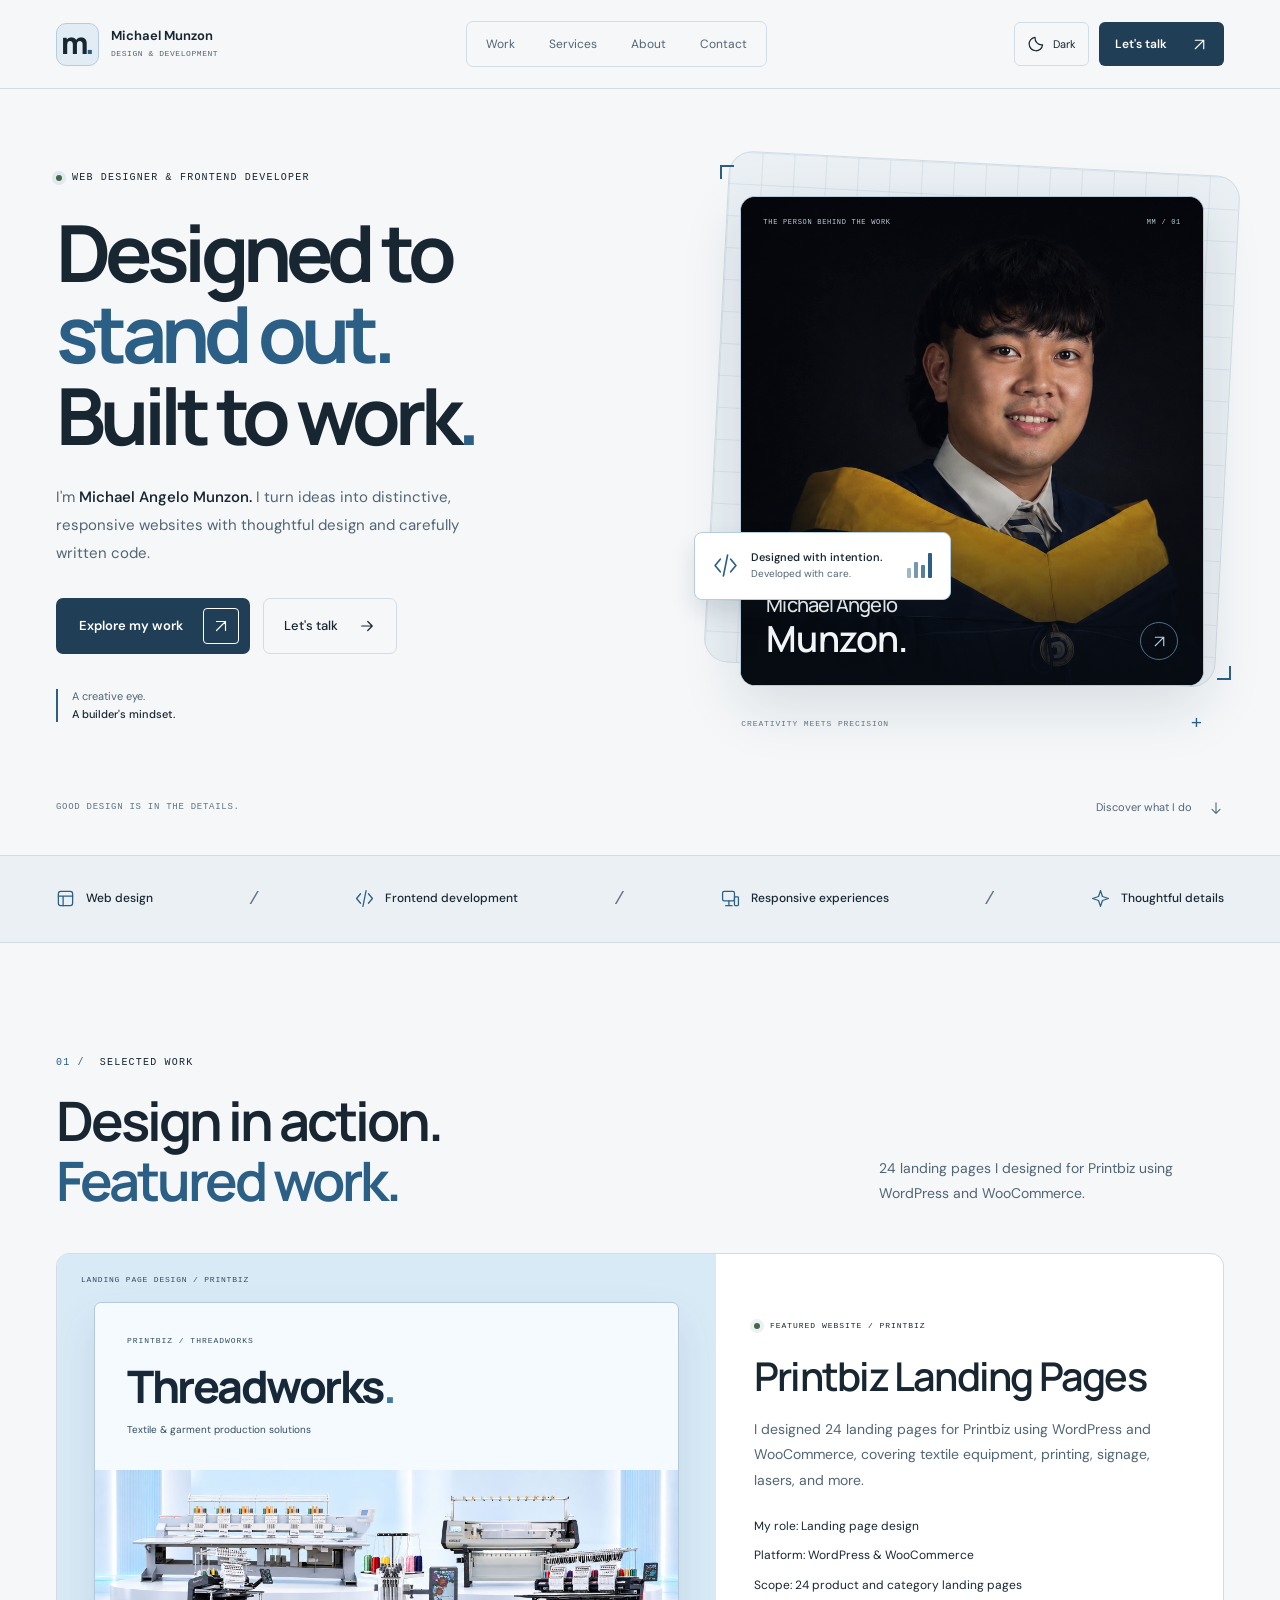
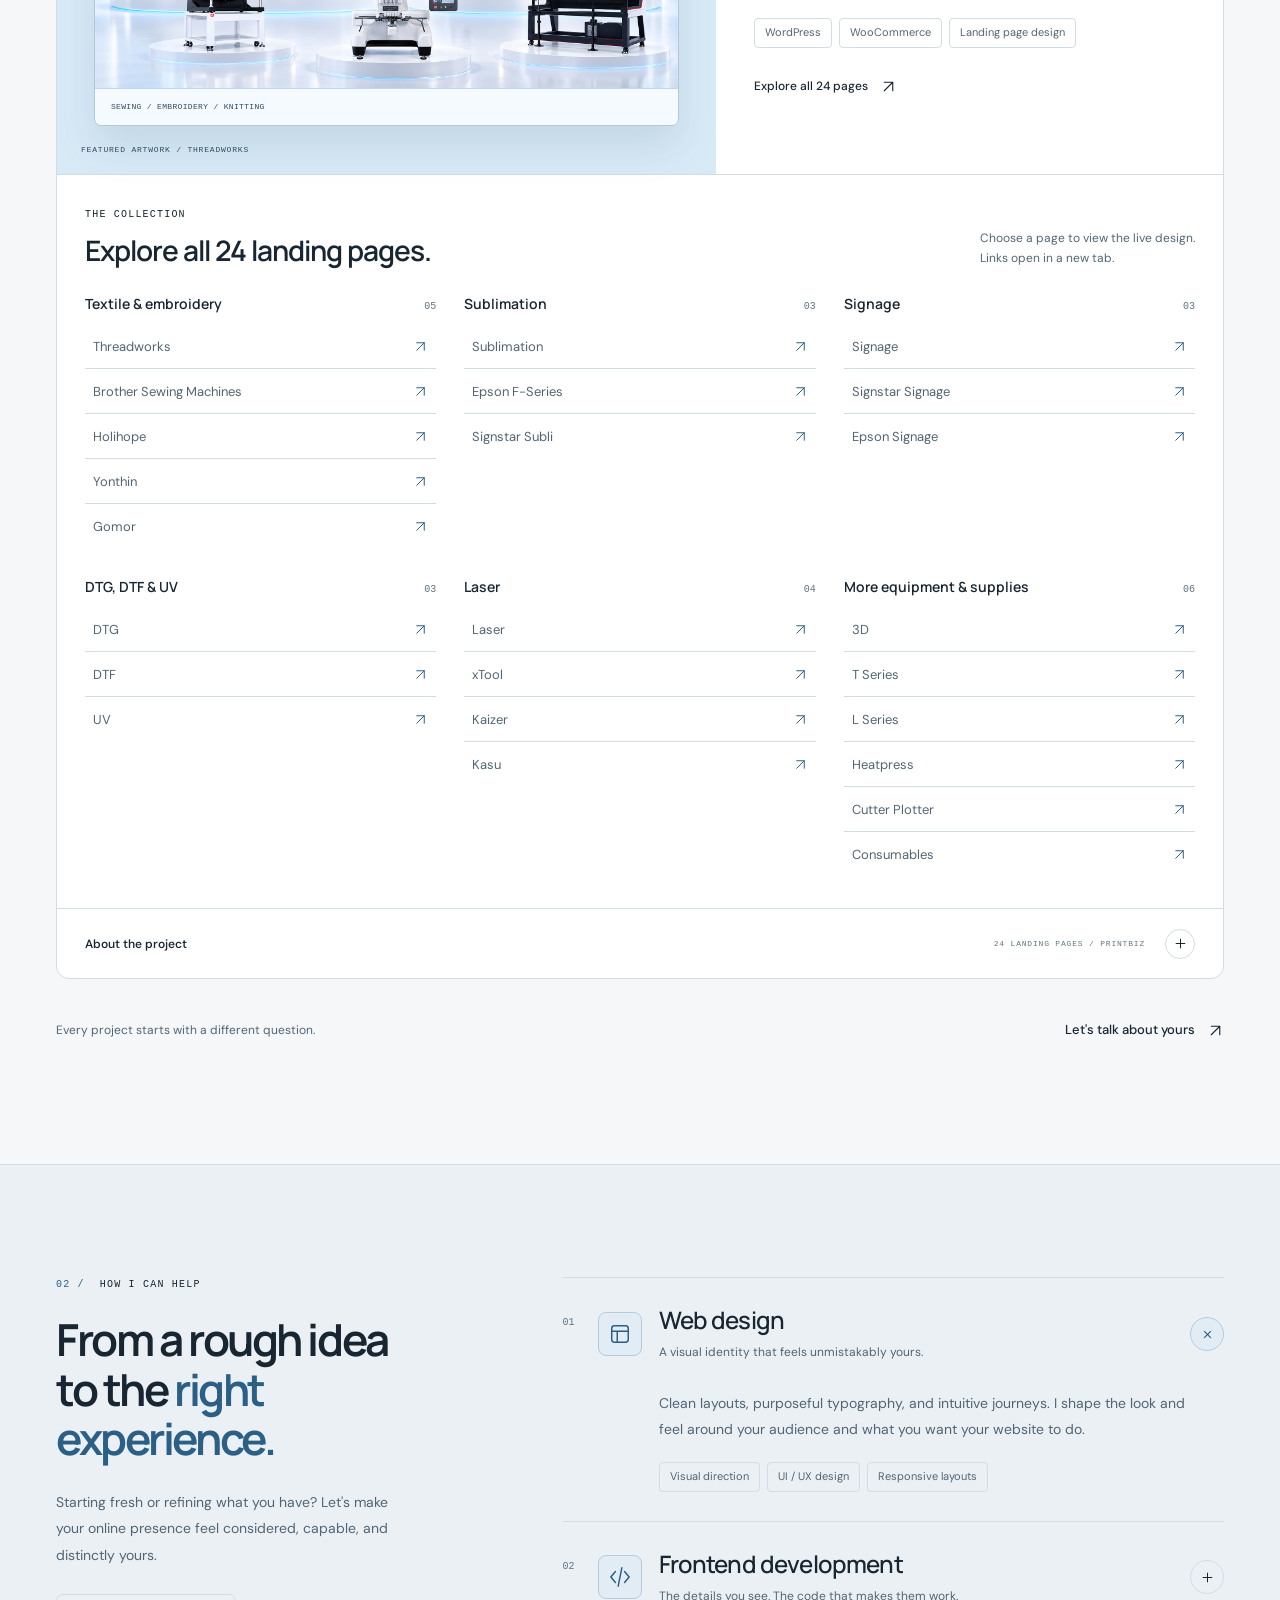
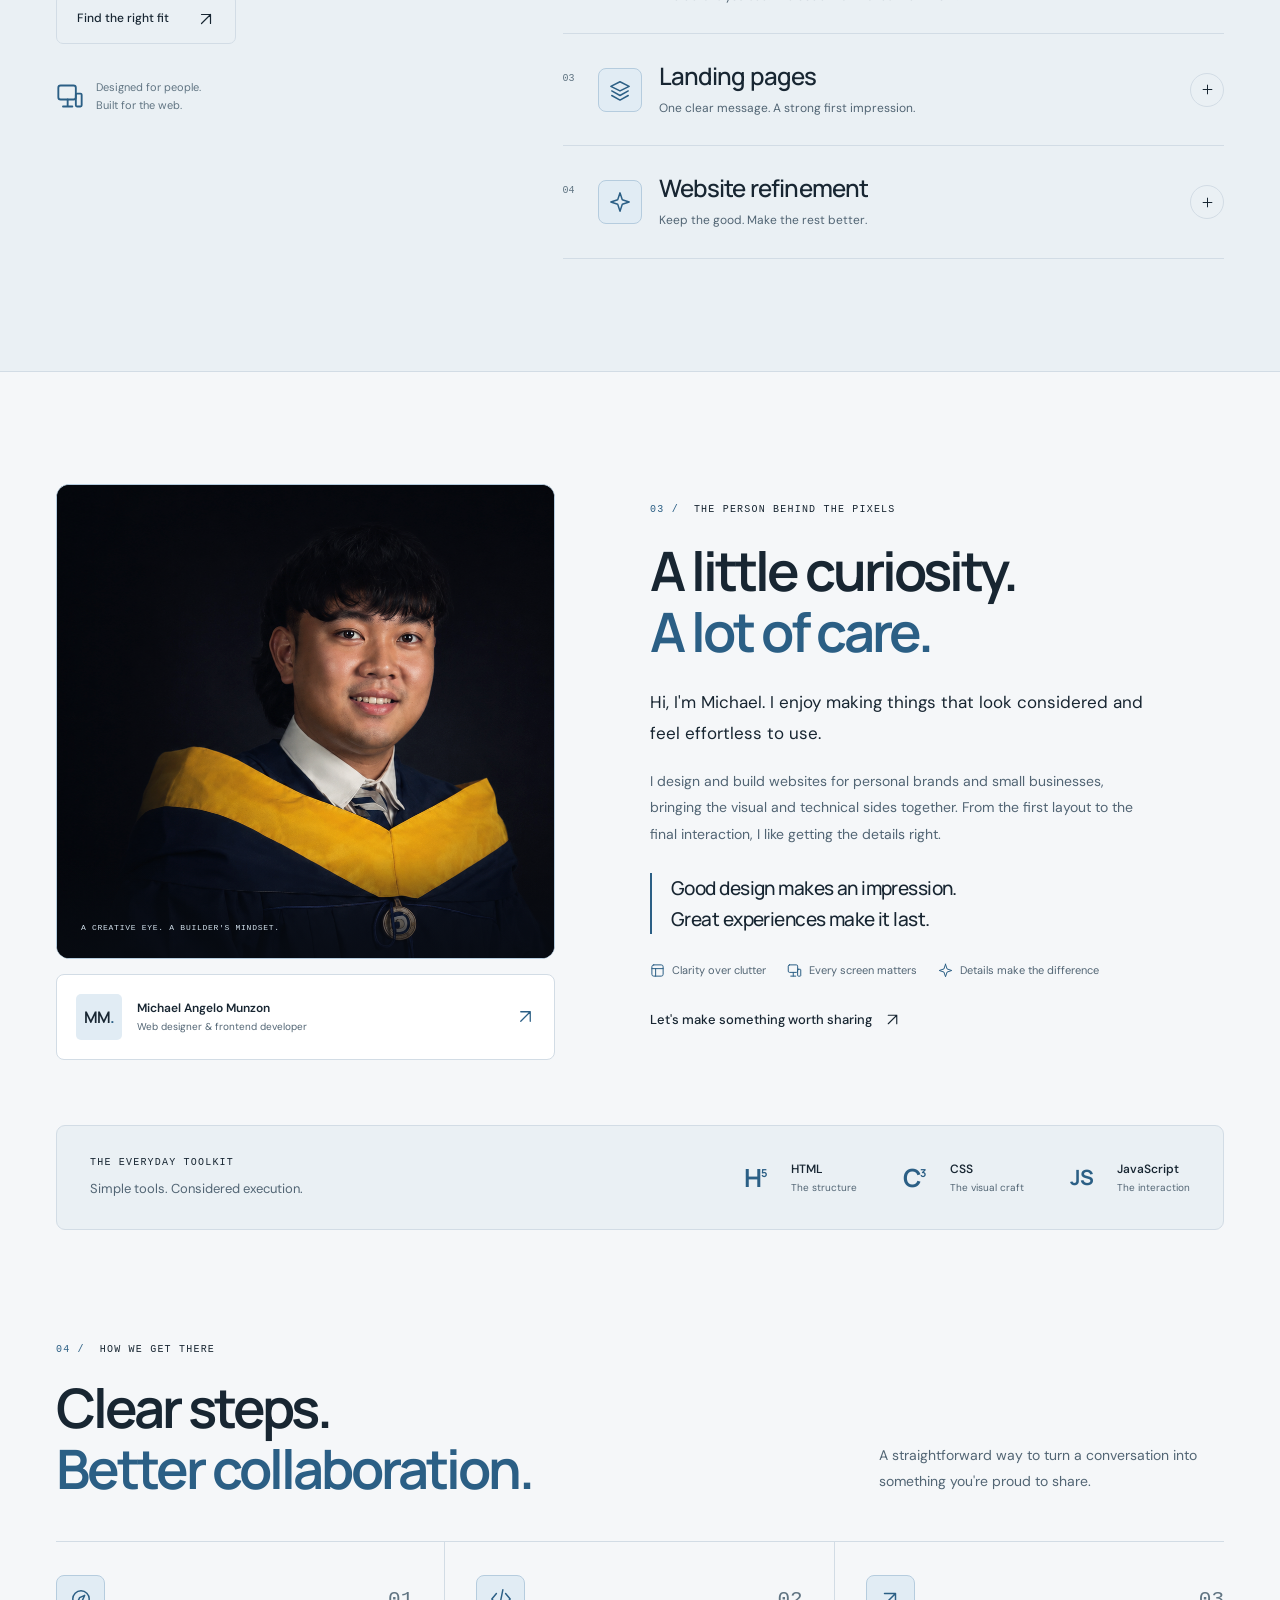
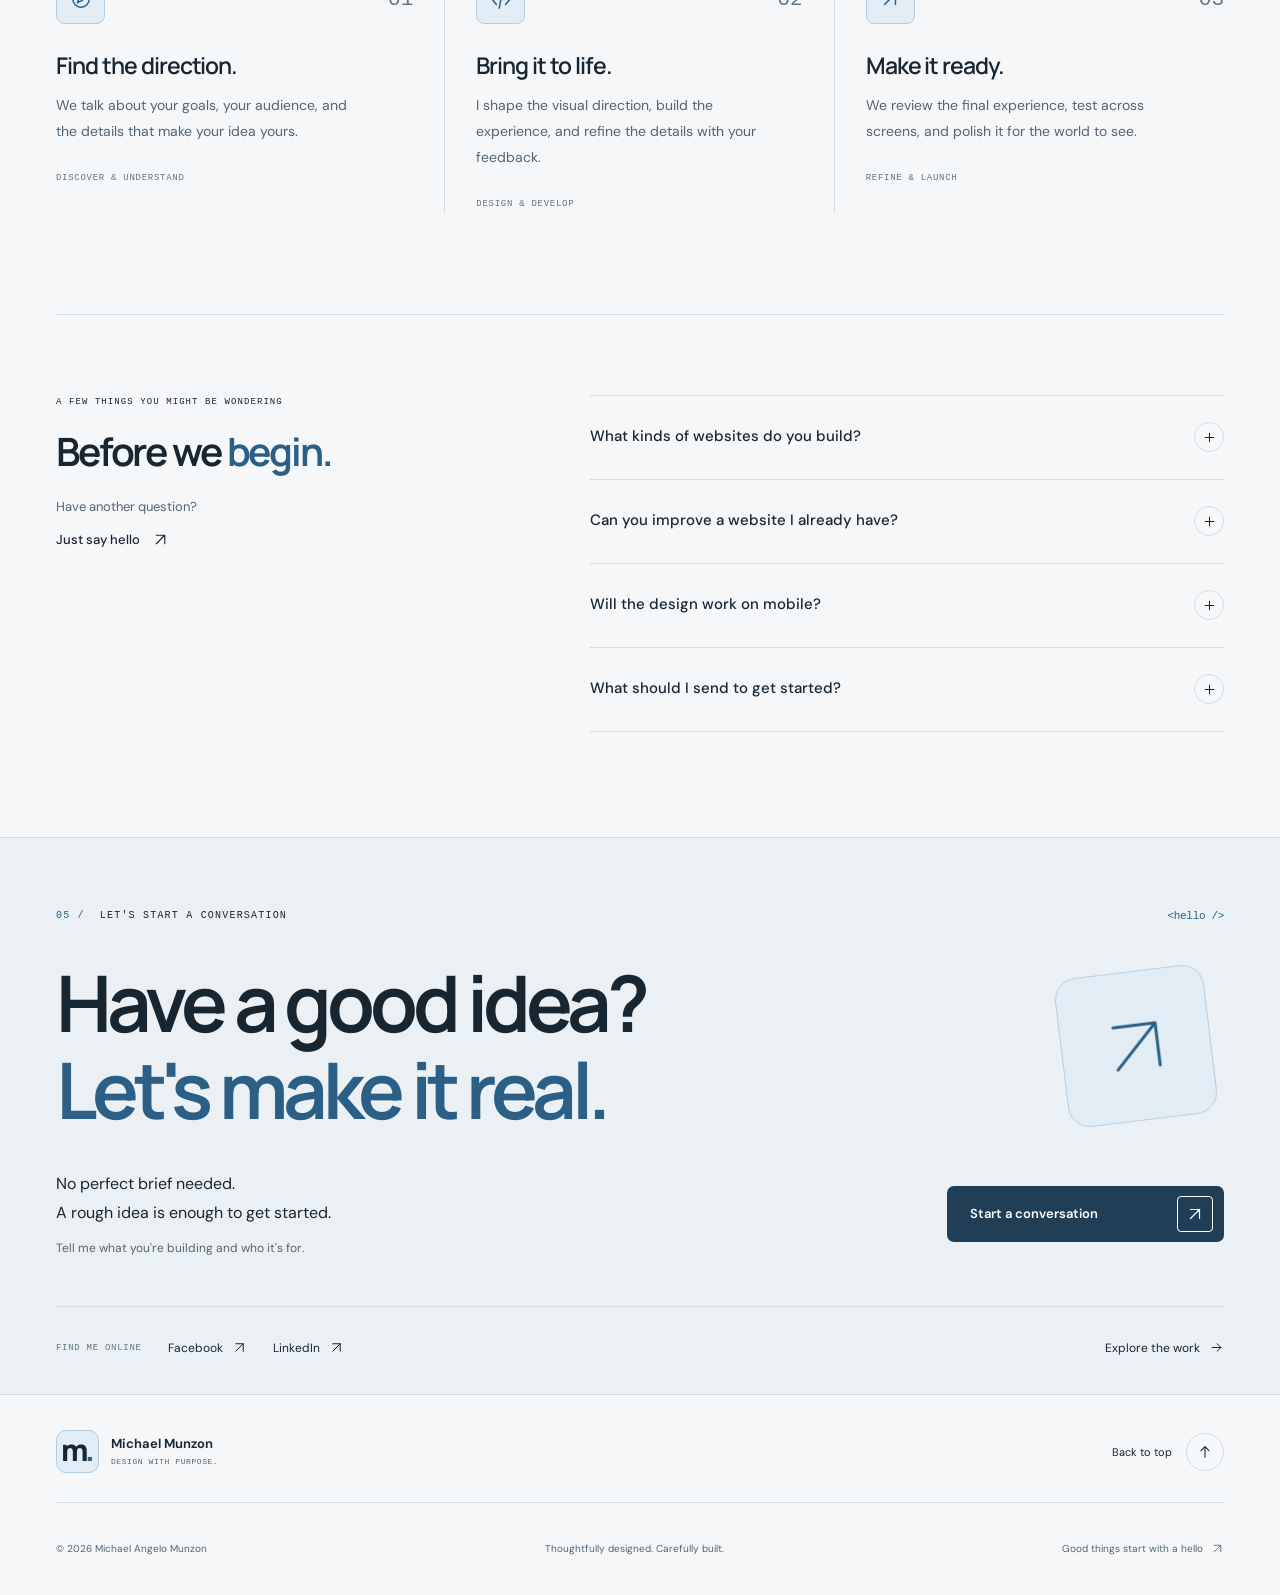
==== index.html @ 3e74418e "Point conversation button to LinkedIn" ====
<!DOCTYPE html>
<html lang="en">
<head>
  <meta charset="UTF-8">
  <meta name="viewport" content="width=device-width, initial-scale=1">
  <meta name="theme-color" content="#0b0d10">
  <meta name="color-scheme" content="dark light">
  <script src="theme.js"></script>
  <meta name="description" content="Michael Angelo Munzon designs and builds distinctive, responsive websites. Explore selected work, web design and frontend services, and get in touch.">
  <meta property="og:type" content="website">
  <meta property="og:title" content="Michael Angelo Munzon | Design with purpose.">
  <meta property="og:description" content="Thoughtful web design. Carefully built experiences. Explore my work and let's bring your next idea to life.">
  <meta property="og:image" content="background-img.png">
  <meta property="og:image:alt" content="Michael Angelo Munzon, web designer and frontend developer">
  <title>Michael Angelo Munzon | Web Designer &amp; Developer</title>
  <link rel="icon" href="favicon.svg" type="image/svg+xml">
  <link rel="preconnect" href="https://fonts.googleapis.com">
  <link rel="preconnect" href="https://fonts.gstatic.com" crossorigin>
  <link href="https://fonts.googleapis.com/css2?family=DM+Sans:wght@400;450;500;550;600;650;700&amp;family=Manrope:wght@400;500;600;650;700;750;800&amp;display=swap" rel="stylesheet">
  <link rel="stylesheet" href="styles.css">
  <script src="script.js" defer></script>
</head>
<body>
  <a class="skip-link" href="#main">Skip to content</a>
  <header class="site-header" id="header">
    <div class="container header-inner">
      <a class="brand" href="#home" aria-label="Michael Munzon, back to top"><span class="brand-mark" aria-hidden="true">m<span>.</span></span><span class="brand-name">Michael Munzon<span>DESIGN &amp; DEVELOPMENT</span></span></a>
      <nav class="primary-nav" id="primary-nav" aria-label="Main navigation">
        <a href="#projects" data-nav>Work</a><a href="#services" data-nav>Services</a><a href="#about" data-nav>About</a><a href="#contact" data-nav>Contact</a>
      </nav>
      <div class="header-actions">
        <button class="theme-toggle" type="button" aria-label="Switch color theme" title="Switch color theme" hidden><svg class="icon theme-icon-sun" viewBox="0 0 24 24" fill="none" stroke="currentColor" stroke-width="1.6" stroke-linecap="round" stroke-linejoin="round" aria-hidden="true"><circle cx="12" cy="12" r="4"/><path d="M12 2v2m0 16v2M2 12h2m16 0h2M5 5l1.5 1.5m11 11L19 19M5 19l1.5-1.5m11-11L19 5"/></svg><svg class="icon theme-icon-moon" viewBox="0 0 24 24" fill="none" stroke="currentColor" stroke-width="1.6" stroke-linecap="round" stroke-linejoin="round" aria-hidden="true"><path d="M20.8 13.2A9 9 0 0 1 10.8 3.1a9 9 0 1 0 10 10.1Z"/></svg><span class="theme-label">Theme</span></button>
        <a class="header-cta" href="#contact">Let's talk <svg class="icon" viewBox="0 0 24 24" fill="none" stroke="currentColor" stroke-width="1.6" stroke-linecap="round" stroke-linejoin="round" aria-hidden="true"><path d="M6 18 18 6M6 6h12v12"/></svg></a>
        <button class="menu-toggle" type="button" aria-expanded="false" aria-controls="primary-nav" aria-label="Open navigation"><span></span><span></span></button>
      </div>
    </div>
    <div class="reading-progress" aria-hidden="true"><span></span></div>
  </header>

  <main id="main" tabindex="-1">
    <section class="hero container" id="home" aria-labelledby="hero-title">
      <div class="hero-copy">
        <p class="eyebrow"><span class="status-dot"></span> WEB DESIGNER &amp; FRONTEND DEVELOPER</p>
        <h1 id="hero-title">Designed to<br><span class="accent-text">stand out.</span><br>Built to work<span class="accent-text">.</span></h1>
        <p class="hero-description">I'm <strong>Michael Angelo Munzon.</strong> I turn ideas into distinctive, responsive websites with thoughtful design and carefully written code.</p>
        <div class="hero-actions"><a class="button button-primary" href="#projects">Explore my work <span class="button-icon"><svg class="icon" viewBox="0 0 24 24" fill="none" stroke="currentColor" stroke-width="1.6" stroke-linecap="round" stroke-linejoin="round" aria-hidden="true"><path d="M6 18 18 6M6 6h12v12"/></svg></span></a><a class="button button-secondary" href="#contact">Let's talk <svg class="icon" viewBox="0 0 24 24" fill="none" stroke="currentColor" stroke-width="1.6" stroke-linecap="round" stroke-linejoin="round" aria-hidden="true"><path d="M5 12h14m-6-6 6 6-6 6"/></svg></a></div>
        <div class="hero-signoff"><span class="signoff-line" aria-hidden="true"></span><span>A creative eye.<br><strong>A builder's mindset.</strong></span></div>
      </div>
      <div class="hero-visual">
        <div class="portrait-stage">
          <div class="portrait-grid" aria-hidden="true"></div>
          <span class="frame-corner corner-one" aria-hidden="true"></span><span class="frame-corner corner-two" aria-hidden="true"></span>
          <div class="portrait-frame">
            <img class="portrait" src="background-img.png" width="1672" height="941" fetchpriority="high" decoding="async" alt="Michael Angelo Munzon smiling in his graduation gown">
            <div class="portrait-topline"><span>THE PERSON BEHIND THE WORK</span><span>MM / 01</span></div>
            <div class="portrait-caption"><span>Michael Angelo<br><strong>Munzon.</strong></span><span class="portrait-caption-icon"><svg class="icon" viewBox="0 0 24 24" fill="none" stroke="currentColor" stroke-width="1.6" stroke-linecap="round" stroke-linejoin="round" aria-hidden="true"><path d="M6 18 18 6M6 6h12v12"/></svg></span></div>
          </div>
          <div class="craft-note"><svg class="icon" viewBox="0 0 24 24" fill="none" stroke="currentColor" stroke-width="1.6" stroke-linecap="round" stroke-linejoin="round" aria-hidden="true"><path d="m7 6-5 6 5 6m10-12 5 6-5 6m-3-16-4 20"/></svg><span><strong>Designed with intention.</strong><small>Developed with care.</small></span><span class="craft-bars" aria-hidden="true"><i></i><i></i><i></i><i></i></span></div>
        </div>
        <div class="portrait-footer"><span>CREATIVITY MEETS PRECISION</span><span class="small-cross" aria-hidden="true">+</span></div>
      </div>
      <div class="hero-bottom"><span>GOOD DESIGN IS IN THE DETAILS.</span><a href="#projects">Discover what I do <svg class="icon" viewBox="0 0 24 24" fill="none" stroke="currentColor" stroke-width="1.6" stroke-linecap="round" stroke-linejoin="round" aria-hidden="true"><path d="M12 4v16m-6-6 6 6 6-6"/></svg></a></div>
    </section>

    <div class="expertise-strip" aria-label="Areas of expertise"><div class="container expertise-inner"><span><svg class="icon" viewBox="0 0 24 24" fill="none" stroke="currentColor" stroke-width="1.6" stroke-linecap="round" stroke-linejoin="round" aria-hidden="true"><rect x="3" y="3" width="18" height="18" rx="3"/><path d="M3 9h18M9 9v12"/></svg> Web design</span><span class="strip-divider" aria-hidden="true">/</span><span><svg class="icon" viewBox="0 0 24 24" fill="none" stroke="currentColor" stroke-width="1.6" stroke-linecap="round" stroke-linejoin="round" aria-hidden="true"><path d="m7 6-5 6 5 6m10-12 5 6-5 6m-3-16-4 20"/></svg> Frontend development</span><span class="strip-divider" aria-hidden="true">/</span><span><svg class="icon" viewBox="0 0 24 24" fill="none" stroke="currentColor" stroke-width="1.6" stroke-linecap="round" stroke-linejoin="round" aria-hidden="true"><rect x="2" y="3" width="15" height="12" rx="2"/><path d="M6 21h8M10 15v6"/><rect x="17" y="10" width="5" height="11" rx="1"/></svg> Responsive experiences</span><span class="strip-divider" aria-hidden="true">/</span><span><svg class="icon" viewBox="0 0 24 24" fill="none" stroke="currentColor" stroke-width="1.6" stroke-linecap="round" stroke-linejoin="round" aria-hidden="true"><path d="m12 2 2.5 7.5L22 12l-7.5 2.5L12 22l-2.5-7.5L2 12l7.5-2.5L12 2Z"/></svg> Thoughtful details</span></div></div>

    <section class="section container work-section" id="projects" aria-labelledby="projects-title">
      <div class="section-heading" data-reveal><div><p class="eyebrow"><span class="section-number">01 /</span> SELECTED WORK</p><h2 id="projects-title">Design in action.<br><span class="accent-text">Featured work.</span></h2></div><p class="section-intro">24 landing pages I designed for Printbiz using WordPress and WooCommerce.</p></div>
      <div class="project-grid">
        <article class="project-card project-featured" aria-labelledby="printbiz-project-title">
          <figure class="project-art art-threadworks">
            <span class="art-label">LANDING PAGE DESIGN / PRINTBIZ</span>
            <div class="threadworks-preview">
              <div class="threadworks-preview-heading"><span>PRINTBIZ / THREADWORKS</span><strong>Threadworks<span>.</span></strong><p>Textile &amp; garment production solutions</p></div>
              <img src="assets/threadworks-hero.jpg" width="2048" height="768" alt="Embroidery and knitting machines featured in the Threadworks landing page artwork" loading="lazy" decoding="async">
              <div class="threadworks-preview-footer"><span>SEWING / EMBROIDERY / KNITTING</span></div>
            </div>
            <figcaption class="preview-note">FEATURED ARTWORK / THREADWORKS</figcaption>
          </figure>
          <div class="featured-copy"><p class="eyebrow"><span class="status-dot"></span> FEATURED WEBSITE / PRINTBIZ</p><h3 id="printbiz-project-title">Printbiz Landing Pages</h3><p>I designed 24 landing pages for Printbiz using WordPress and WooCommerce, covering textile equipment, printing, signage, lasers, and more.</p><ul class="feature-list"><li>My role: Landing page design</li><li>Platform: WordPress &amp; WooCommerce</li><li>Scope: 24 product and category landing pages</li></ul><ul class="tag-list"><li>WordPress</li><li>WooCommerce</li><li>Landing page design</li></ul><a class="text-link" href="#printbiz-pages">Explore all 24 pages <svg class="icon" viewBox="0 0 24 24" fill="none" stroke="currentColor" stroke-width="1.6" stroke-linecap="round" stroke-linejoin="round" aria-hidden="true"><path d="M6 18 18 6M6 6h12v12"/></svg></a></div>
          <section class="landing-pages" id="printbiz-pages" aria-labelledby="landing-pages-title" tabindex="-1">
            <div class="landing-pages-heading"><div><p class="eyebrow">THE COLLECTION</p><h4 id="landing-pages-title">Explore all 24 landing pages.</h4></div><p>Choose a page to view the live design.<br>Links open in a new tab.</p></div>
            <div class="landing-pages-grid">
              <div class="landing-page-group"><h5>Textile &amp; embroidery <span>05</span></h5><ul>
                <li><a href="https://printbiz.ph/threadworks/" target="_blank" rel="noopener noreferrer"><span>Threadworks</span><svg class="icon" viewBox="0 0 24 24" fill="none" stroke="currentColor" stroke-width="1.6" stroke-linecap="round" stroke-linejoin="round" aria-hidden="true"><path d="M6 18 18 6M6 6h12v12"/></svg><span class="sr-only">(opens in a new tab)</span></a></li>
                <li><a href="https://printbiz.ph/threadworks/brother-sewing-machines/" target="_blank" rel="noopener noreferrer"><span>Brother Sewing Machines</span><svg class="icon" viewBox="0 0 24 24" fill="none" stroke="currentColor" stroke-width="1.6" stroke-linecap="round" stroke-linejoin="round" aria-hidden="true"><path d="M6 18 18 6M6 6h12v12"/></svg><span class="sr-only">(opens in a new tab)</span></a></li>
                <li><a href="https://printbiz.ph/threadworks/holihope/" target="_blank" rel="noopener noreferrer"><span>Holihope</span><svg class="icon" viewBox="0 0 24 24" fill="none" stroke="currentColor" stroke-width="1.6" stroke-linecap="round" stroke-linejoin="round" aria-hidden="true"><path d="M6 18 18 6M6 6h12v12"/></svg><span class="sr-only">(opens in a new tab)</span></a></li>
                <li><a href="https://printbiz.ph/threadworks/yonthin/" target="_blank" rel="noopener noreferrer"><span>Yonthin</span><svg class="icon" viewBox="0 0 24 24" fill="none" stroke="currentColor" stroke-width="1.6" stroke-linecap="round" stroke-linejoin="round" aria-hidden="true"><path d="M6 18 18 6M6 6h12v12"/></svg><span class="sr-only">(opens in a new tab)</span></a></li>
                <li><a href="https://printbiz.ph/threadworks/gomor/" target="_blank" rel="noopener noreferrer"><span>Gomor</span><svg class="icon" viewBox="0 0 24 24" fill="none" stroke="currentColor" stroke-width="1.6" stroke-linecap="round" stroke-linejoin="round" aria-hidden="true"><path d="M6 18 18 6M6 6h12v12"/></svg><span class="sr-only">(opens in a new tab)</span></a></li>
              </ul></div>
              <div class="landing-page-group"><h5>Sublimation <span>03</span></h5><ul>
                <li><a href="https://printbiz.ph/sublimation/" target="_blank" rel="noopener noreferrer"><span>Sublimation</span><svg class="icon" viewBox="0 0 24 24" fill="none" stroke="currentColor" stroke-width="1.6" stroke-linecap="round" stroke-linejoin="round" aria-hidden="true"><path d="M6 18 18 6M6 6h12v12"/></svg><span class="sr-only">(opens in a new tab)</span></a></li>
                <li><a href="https://printbiz.ph/sublimation/epson-f-series/" target="_blank" rel="noopener noreferrer"><span>Epson F-Series</span><svg class="icon" viewBox="0 0 24 24" fill="none" stroke="currentColor" stroke-width="1.6" stroke-linecap="round" stroke-linejoin="round" aria-hidden="true"><path d="M6 18 18 6M6 6h12v12"/></svg><span class="sr-only">(opens in a new tab)</span></a></li>
                <li><a href="https://printbiz.ph/sublimation/signstar-subli/" target="_blank" rel="noopener noreferrer"><span>Signstar Subli</span><svg class="icon" viewBox="0 0 24 24" fill="none" stroke="currentColor" stroke-width="1.6" stroke-linecap="round" stroke-linejoin="round" aria-hidden="true"><path d="M6 18 18 6M6 6h12v12"/></svg><span class="sr-only">(opens in a new tab)</span></a></li>
              </ul></div>
              <div class="landing-page-group"><h5>Signage <span>03</span></h5><ul>
                <li><a href="https://printbiz.ph/signage/" target="_blank" rel="noopener noreferrer"><span>Signage</span><svg class="icon" viewBox="0 0 24 24" fill="none" stroke="currentColor" stroke-width="1.6" stroke-linecap="round" stroke-linejoin="round" aria-hidden="true"><path d="M6 18 18 6M6 6h12v12"/></svg><span class="sr-only">(opens in a new tab)</span></a></li>
                <li><a href="https://printbiz.ph/signage/signstar-signage/" target="_blank" rel="noopener noreferrer"><span>Signstar Signage</span><svg class="icon" viewBox="0 0 24 24" fill="none" stroke="currentColor" stroke-width="1.6" stroke-linecap="round" stroke-linejoin="round" aria-hidden="true"><path d="M6 18 18 6M6 6h12v12"/></svg><span class="sr-only">(opens in a new tab)</span></a></li>
                <li><a href="https://printbiz.ph/signage/epson-signage/" target="_blank" rel="noopener noreferrer"><span>Epson Signage</span><svg class="icon" viewBox="0 0 24 24" fill="none" stroke="currentColor" stroke-width="1.6" stroke-linecap="round" stroke-linejoin="round" aria-hidden="true"><path d="M6 18 18 6M6 6h12v12"/></svg><span class="sr-only">(opens in a new tab)</span></a></li>
              </ul></div>
              <div class="landing-page-group"><h5>DTG, DTF &amp; UV <span>03</span></h5><ul>
                <li><a href="https://printbiz.ph/dtg/" target="_blank" rel="noopener noreferrer"><span>DTG</span><svg class="icon" viewBox="0 0 24 24" fill="none" stroke="currentColor" stroke-width="1.6" stroke-linecap="round" stroke-linejoin="round" aria-hidden="true"><path d="M6 18 18 6M6 6h12v12"/></svg><span class="sr-only">(opens in a new tab)</span></a></li>
                <li><a href="https://printbiz.ph/dtf/" target="_blank" rel="noopener noreferrer"><span>DTF</span><svg class="icon" viewBox="0 0 24 24" fill="none" stroke="currentColor" stroke-width="1.6" stroke-linecap="round" stroke-linejoin="round" aria-hidden="true"><path d="M6 18 18 6M6 6h12v12"/></svg><span class="sr-only">(opens in a new tab)</span></a></li>
                <li><a href="https://printbiz.ph/uv/" target="_blank" rel="noopener noreferrer"><span>UV</span><svg class="icon" viewBox="0 0 24 24" fill="none" stroke="currentColor" stroke-width="1.6" stroke-linecap="round" stroke-linejoin="round" aria-hidden="true"><path d="M6 18 18 6M6 6h12v12"/></svg><span class="sr-only">(opens in a new tab)</span></a></li>
              </ul></div>
              <div class="landing-page-group"><h5>Laser <span>04</span></h5><ul>
                <li><a href="https://printbiz.ph/laser/" target="_blank" rel="noopener noreferrer"><span>Laser</span><svg class="icon" viewBox="0 0 24 24" fill="none" stroke="currentColor" stroke-width="1.6" stroke-linecap="round" stroke-linejoin="round" aria-hidden="true"><path d="M6 18 18 6M6 6h12v12"/></svg><span class="sr-only">(opens in a new tab)</span></a></li>
                <li><a href="https://printbiz.ph/laser/xtool/" target="_blank" rel="noopener noreferrer"><span>xTool</span><svg class="icon" viewBox="0 0 24 24" fill="none" stroke="currentColor" stroke-width="1.6" stroke-linecap="round" stroke-linejoin="round" aria-hidden="true"><path d="M6 18 18 6M6 6h12v12"/></svg><span class="sr-only">(opens in a new tab)</span></a></li>
                <li><a href="https://printbiz.ph/laser/kaizer/" target="_blank" rel="noopener noreferrer"><span>Kaizer</span><svg class="icon" viewBox="0 0 24 24" fill="none" stroke="currentColor" stroke-width="1.6" stroke-linecap="round" stroke-linejoin="round" aria-hidden="true"><path d="M6 18 18 6M6 6h12v12"/></svg><span class="sr-only">(opens in a new tab)</span></a></li>
                <li><a href="https://printbiz.ph/laser/kasu/" target="_blank" rel="noopener noreferrer"><span>Kasu</span><svg class="icon" viewBox="0 0 24 24" fill="none" stroke="currentColor" stroke-width="1.6" stroke-linecap="round" stroke-linejoin="round" aria-hidden="true"><path d="M6 18 18 6M6 6h12v12"/></svg><span class="sr-only">(opens in a new tab)</span></a></li>
              </ul></div>
              <div class="landing-page-group"><h5>More equipment &amp; supplies <span>06</span></h5><ul>
                <li><a href="https://printbiz.ph/3d/" target="_blank" rel="noopener noreferrer"><span>3D</span><svg class="icon" viewBox="0 0 24 24" fill="none" stroke="currentColor" stroke-width="1.6" stroke-linecap="round" stroke-linejoin="round" aria-hidden="true"><path d="M6 18 18 6M6 6h12v12"/></svg><span class="sr-only">(opens in a new tab)</span></a></li>
                <li><a href="https://printbiz.ph/t-series/" target="_blank" rel="noopener noreferrer"><span>T Series</span><svg class="icon" viewBox="0 0 24 24" fill="none" stroke="currentColor" stroke-width="1.6" stroke-linecap="round" stroke-linejoin="round" aria-hidden="true"><path d="M6 18 18 6M6 6h12v12"/></svg><span class="sr-only">(opens in a new tab)</span></a></li>
                <li><a href="https://printbiz.ph/l-series/" target="_blank" rel="noopener noreferrer"><span>L Series</span><svg class="icon" viewBox="0 0 24 24" fill="none" stroke="currentColor" stroke-width="1.6" stroke-linecap="round" stroke-linejoin="round" aria-hidden="true"><path d="M6 18 18 6M6 6h12v12"/></svg><span class="sr-only">(opens in a new tab)</span></a></li>
                <li><a href="https://printbiz.ph/heatpress/" target="_blank" rel="noopener noreferrer"><span>Heatpress</span><svg class="icon" viewBox="0 0 24 24" fill="none" stroke="currentColor" stroke-width="1.6" stroke-linecap="round" stroke-linejoin="round" aria-hidden="true"><path d="M6 18 18 6M6 6h12v12"/></svg><span class="sr-only">(opens in a new tab)</span></a></li>
                <li><a href="https://printbiz.ph/cutter-plotter/" target="_blank" rel="noopener noreferrer"><span>Cutter Plotter</span><svg class="icon" viewBox="0 0 24 24" fill="none" stroke="currentColor" stroke-width="1.6" stroke-linecap="round" stroke-linejoin="round" aria-hidden="true"><path d="M6 18 18 6M6 6h12v12"/></svg><span class="sr-only">(opens in a new tab)</span></a></li>
                <li><a href="https://printbiz.ph/consumables-page/" target="_blank" rel="noopener noreferrer"><span>Consumables</span><svg class="icon" viewBox="0 0 24 24" fill="none" stroke="currentColor" stroke-width="1.6" stroke-linecap="round" stroke-linejoin="round" aria-hidden="true"><path d="M6 18 18 6M6 6h12v12"/></svg><span class="sr-only">(opens in a new tab)</span></a></li>
              </ul></div>
            </div>
          </section>
          <details class="project-details"><summary><span>About the project</span><span class="detail-summary-note">24 LANDING PAGES / PRINTBIZ</span><span class="expand-icon"><svg class="icon" viewBox="0 0 24 24" fill="none" stroke="currentColor" stroke-width="1.6" stroke-linecap="round" stroke-linejoin="round" aria-hidden="true"><path d="M12 5v14M5 12h14"/></svg></span></summary><div class="case-study"><div><h4>The project</h4><p>A collection of product and category landing pages across the Printbiz website, including Threadworks, Sublimation, Signage, and Laser.</p></div><div><h4>My contribution</h4><p>Landing page design using WordPress and WooCommerce within the Printbiz website.</p></div><div><h4>The collection</h4><p>All 24 pages are linked above, grouped by product category. The featured artwork comes from the Threadworks page.</p></div></div></details>
        </article>

      </div>
      <div class="section-endnote"><span>Every project starts with a different question.</span><a class="text-link" href="#contact">Let's talk about yours <svg class="icon" viewBox="0 0 24 24" fill="none" stroke="currentColor" stroke-width="1.6" stroke-linecap="round" stroke-linejoin="round" aria-hidden="true"><path d="M6 18 18 6M6 6h12v12"/></svg></a></div>
    </section>

    <section class="services-section" id="services" aria-labelledby="services-title">
      <div class="container section services-layout">
        <div class="services-intro" data-reveal><p class="eyebrow"><span class="section-number">02 /</span> HOW I CAN HELP</p><h2 id="services-title">From a rough idea<br>to the <span class="accent-text">right experience.</span></h2><p>Starting fresh or refining what you have? Let's make your online presence feel considered, capable, and distinctly yours.</p><a class="button button-secondary" href="#contact">Find the right fit <svg class="icon" viewBox="0 0 24 24" fill="none" stroke="currentColor" stroke-width="1.6" stroke-linecap="round" stroke-linejoin="round" aria-hidden="true"><path d="M6 18 18 6M6 6h12v12"/></svg></a><div class="services-smallprint"><svg class="icon" viewBox="0 0 24 24" fill="none" stroke="currentColor" stroke-width="1.6" stroke-linecap="round" stroke-linejoin="round" aria-hidden="true"><rect x="2" y="3" width="15" height="12" rx="2"/><path d="M6 21h8M10 15v6"/><rect x="17" y="10" width="5" height="11" rx="1"/></svg> Designed for people.<br>Built for the web.</div></div>
        <div class="service-list" data-reveal>
          <details class="service-item" open>
            <summary><span class="service-number">01</span><span class="service-symbol"><svg class="icon" viewBox="0 0 24 24" fill="none" stroke="currentColor" stroke-width="1.6" stroke-linecap="round" stroke-linejoin="round" aria-hidden="true"><rect x="3" y="3" width="18" height="18" rx="3"/><path d="M3 9h18M9 9v12"/></svg></span><span class="service-title"><span>Web design</span><small>A visual identity that feels unmistakably yours.</small></span><span class="expand-icon"><svg class="icon" viewBox="0 0 24 24" fill="none" stroke="currentColor" stroke-width="1.6" stroke-linecap="round" stroke-linejoin="round" aria-hidden="true"><path d="M12 5v14M5 12h14"/></svg></span></summary>
            <div class="service-body"><p>Clean layouts, purposeful typography, and intuitive journeys. I shape the look and feel around your audience and what you want your website to do.</p><ul class="tag-list"><li>Visual direction</li><li>UI / UX design</li><li>Responsive layouts</li></ul></div>
          </details>
          <details class="service-item">
            <summary><span class="service-number">02</span><span class="service-symbol"><svg class="icon" viewBox="0 0 24 24" fill="none" stroke="currentColor" stroke-width="1.6" stroke-linecap="round" stroke-linejoin="round" aria-hidden="true"><path d="m7 6-5 6 5 6m10-12 5 6-5 6m-3-16-4 20"/></svg></span><span class="service-title"><span>Frontend development</span><small>The details you see. The code that makes them work.</small></span><span class="expand-icon"><svg class="icon" viewBox="0 0 24 24" fill="none" stroke="currentColor" stroke-width="1.6" stroke-linecap="round" stroke-linejoin="round" aria-hidden="true"><path d="M12 5v14M5 12h14"/></svg></span></summary>
            <div class="service-body"><p>I turn designs into responsive interfaces using HTML, CSS, and JavaScript, with attention to performance, accessible interactions, and the small details that make a page feel complete.</p><ul class="tag-list"><li>HTML, CSS & JavaScript</li><li>Accessible interactions</li><li>Mobile-first builds</li></ul></div>
          </details>
          <details class="service-item">
            <summary><span class="service-number">03</span><span class="service-symbol"><svg class="icon" viewBox="0 0 24 24" fill="none" stroke="currentColor" stroke-width="1.6" stroke-linecap="round" stroke-linejoin="round" aria-hidden="true"><path d="m12 3 10 5-10 5L2 8l10-5Zm-9 10 9 5 9-5M3 18l9 5 9-5"/></svg></span><span class="service-title"><span>Landing pages</span><small>One clear message. A strong first impression.</small></span><span class="expand-icon"><svg class="icon" viewBox="0 0 24 24" fill="none" stroke="currentColor" stroke-width="1.6" stroke-linecap="round" stroke-linejoin="round" aria-hidden="true"><path d="M12 5v14M5 12h14"/></svg></span></summary>
            <div class="service-body"><p>A focused page for your product, personal brand, or business. We put the important information first and make the next step easy to find.</p><ul class="tag-list"><li>Personal portfolios</li><li>Business websites</li><li>Product landing pages</li></ul></div>
          </details>
          <details class="service-item">
            <summary><span class="service-number">04</span><span class="service-symbol"><svg class="icon" viewBox="0 0 24 24" fill="none" stroke="currentColor" stroke-width="1.6" stroke-linecap="round" stroke-linejoin="round" aria-hidden="true"><path d="m12 2 2.5 7.5L22 12l-7.5 2.5L12 22l-2.5-7.5L2 12l7.5-2.5L12 2Z"/></svg></span><span class="service-title"><span>Website refinement</span><small>Keep the good. Make the rest better.</small></span><span class="expand-icon"><svg class="icon" viewBox="0 0 24 24" fill="none" stroke="currentColor" stroke-width="1.6" stroke-linecap="round" stroke-linejoin="round" aria-hidden="true"><path d="M12 5v14M5 12h14"/></svg></span></summary>
            <div class="service-body"><p>A fresh perspective on an existing site: better spacing, clearer navigation, responsive fixes, UI polish, and a more considered experience from start to finish.</p><ul class="tag-list"><li>UI enhancement</li><li>Performance fundamentals</li><li>SEO foundations</li></ul></div>
          </details>
        </div>
      </div>
    </section>

    <section class="section container about-section" id="about" aria-labelledby="about-title">
      <div class="about-visual" data-reveal><div class="about-photo"><img src="background-img.png" width="1672" height="941" alt="Michael Angelo Munzon smiling, pictured in full color" loading="lazy" decoding="async"><span class="about-photo-label">A CREATIVE EYE. A BUILDER'S MINDSET.</span></div><div class="about-caption"><span class="about-monogram" aria-hidden="true">MM<span>.</span></span><span><strong>Michael Angelo Munzon</strong><small>Web designer &amp; frontend developer</small></span><svg class="icon" viewBox="0 0 24 24" fill="none" stroke="currentColor" stroke-width="1.6" stroke-linecap="round" stroke-linejoin="round" aria-hidden="true"><path d="M6 18 18 6M6 6h12v12"/></svg></div></div>
      <div class="about-copy" data-reveal><p class="eyebrow"><span class="section-number">03 /</span> THE PERSON BEHIND THE PIXELS</p><h2 id="about-title">A little curiosity.<br><span class="accent-text">A lot of care.</span></h2><p class="about-lead">Hi, I'm Michael. I enjoy making things that look considered and feel effortless to use.</p><p>I design and build websites for personal brands and small businesses, bringing the visual and technical sides together. From the first layout to the final interaction, I like getting the details right.</p><blockquote>Good design makes an impression.<br>Great experiences make it last.</blockquote><div class="about-values"><span><svg class="icon" viewBox="0 0 24 24" fill="none" stroke="currentColor" stroke-width="1.6" stroke-linecap="round" stroke-linejoin="round" aria-hidden="true"><rect x="3" y="3" width="18" height="18" rx="3"/><path d="M3 9h18M9 9v12"/></svg> Clarity over clutter</span><span><svg class="icon" viewBox="0 0 24 24" fill="none" stroke="currentColor" stroke-width="1.6" stroke-linecap="round" stroke-linejoin="round" aria-hidden="true"><rect x="2" y="3" width="15" height="12" rx="2"/><path d="M6 21h8M10 15v6"/><rect x="17" y="10" width="5" height="11" rx="1"/></svg> Every screen matters</span><span><svg class="icon" viewBox="0 0 24 24" fill="none" stroke="currentColor" stroke-width="1.6" stroke-linecap="round" stroke-linejoin="round" aria-hidden="true"><path d="m12 2 2.5 7.5L22 12l-7.5 2.5L12 22l-2.5-7.5L2 12l7.5-2.5L12 2Z"/></svg> Details make the difference</span></div><a class="text-link" href="#contact">Let's make something worth sharing <svg class="icon" viewBox="0 0 24 24" fill="none" stroke="currentColor" stroke-width="1.6" stroke-linecap="round" stroke-linejoin="round" aria-hidden="true"><path d="M6 18 18 6M6 6h12v12"/></svg></a></div>
      <div class="toolkit"><div><p class="eyebrow">THE EVERYDAY TOOLKIT</p><p>Simple tools. Considered execution.</p></div><ul class="tool-list"><li><span class="tool-monogram">H<span>5</span></span><div><strong>HTML</strong><small>The structure</small></div></li><li><span class="tool-monogram">C<span>3</span></span><div><strong>CSS</strong><small>The visual craft</small></div></li><li><span class="tool-monogram tool-js">JS</span><div><strong>JavaScript</strong><small>The interaction</small></div></li></ul></div>
    </section>

    <section class="process-section container" id="process" aria-labelledby="process-title">
      <div class="section-heading" data-reveal><div><p class="eyebrow"><span class="section-number">04 /</span> HOW WE GET THERE</p><h2 id="process-title">Clear steps.<br><span class="accent-text">Better collaboration.</span></h2></div><p class="section-intro">A straightforward way to turn a conversation into something you're proud to share.</p></div>
      <ol class="process-list">
        <li data-reveal><div class="process-top"><span class="process-icon"><svg class="icon" viewBox="0 0 24 24" fill="none" stroke="currentColor" stroke-width="1.6" stroke-linecap="round" stroke-linejoin="round" aria-hidden="true"><circle cx="12" cy="12" r="9"/><path d="m16 8-2.5 5.5L8 16l2.5-5.5L16 8Z"/></svg></span><span class="process-number">01</span></div><h3>Find the direction.</h3><p>We talk about your goals, your audience, and the details that make your idea yours.</p><span class="process-label">DISCOVER &amp; UNDERSTAND</span></li>
        <li data-reveal><div class="process-top"><span class="process-icon"><svg class="icon" viewBox="0 0 24 24" fill="none" stroke="currentColor" stroke-width="1.6" stroke-linecap="round" stroke-linejoin="round" aria-hidden="true"><path d="m7 6-5 6 5 6m10-12 5 6-5 6m-3-16-4 20"/></svg></span><span class="process-number">02</span></div><h3>Bring it to life.</h3><p>I shape the visual direction, build the experience, and refine the details with your feedback.</p><span class="process-label">DESIGN &amp; DEVELOP</span></li>
        <li data-reveal><div class="process-top"><span class="process-icon"><svg class="icon" viewBox="0 0 24 24" fill="none" stroke="currentColor" stroke-width="1.6" stroke-linecap="round" stroke-linejoin="round" aria-hidden="true"><path d="M6 18 18 6M6 6h12v12"/></svg></span><span class="process-number">03</span></div><h3>Make it ready.</h3><p>We review the final experience, test across screens, and polish it for the world to see.</p><span class="process-label">REFINE &amp; LAUNCH</span></li>
      </ol>
    </section>

    <section class="faq-section container" aria-labelledby="faq-title"><div class="faq-heading" data-reveal><p class="eyebrow">A FEW THINGS YOU MIGHT BE WONDERING</p><h2 id="faq-title">Before we <span class="accent-text">begin.</span></h2><p>Have another question?<br><a class="text-link" href="#contact">Just say hello <svg class="icon" viewBox="0 0 24 24" fill="none" stroke="currentColor" stroke-width="1.6" stroke-linecap="round" stroke-linejoin="round" aria-hidden="true"><path d="M6 18 18 6M6 6h12v12"/></svg></a></p></div><div class="faq-list">
        <details class="faq-item"><summary>What kinds of websites do you build?<span class="expand-icon"><svg class="icon" viewBox="0 0 24 24" fill="none" stroke="currentColor" stroke-width="1.6" stroke-linecap="round" stroke-linejoin="round" aria-hidden="true"><path d="M12 5v14M5 12h14"/></svg></span></summary><p>I focus on personal portfolios, landing pages, and small business websites, combining web design with frontend development. You can explore the services above to see where I can help.</p></details>
        <details class="faq-item"><summary>Can you improve a website I already have?<span class="expand-icon"><svg class="icon" viewBox="0 0 24 24" fill="none" stroke="currentColor" stroke-width="1.6" stroke-linecap="round" stroke-linejoin="round" aria-hidden="true"><path d="M12 5v14M5 12h14"/></svg></span></summary><p>Yes. We can work on the layout, visual design, mobile experience, or specific frontend details. Share your current website and what you would like to improve.</p></details>
        <details class="faq-item"><summary>Will the design work on mobile?<span class="expand-icon"><svg class="icon" viewBox="0 0 24 24" fill="none" stroke="currentColor" stroke-width="1.6" stroke-linecap="round" stroke-linejoin="round" aria-hidden="true"><path d="M12 5v14M5 12h14"/></svg></span></summary><p>Responsive design is part of my approach from the start. I consider different screen sizes, readable type, touch-friendly controls, and keyboard navigation as I build.</p></details>
        <details class="faq-item"><summary>What should I send to get started?<span class="expand-icon"><svg class="icon" viewBox="0 0 24 24" fill="none" stroke="currentColor" stroke-width="1.6" stroke-linecap="round" stroke-linejoin="round" aria-hidden="true"><path d="M12 5v14M5 12h14"/></svg></span></summary><p>Tell me what you are building, who it is for, and the main thing you want your website to achieve. A few reference websites are helpful, but a rough idea is a good starting point.</p></details>
      </div></section>

    <section class="contact-section" id="contact" aria-labelledby="contact-title"><div class="container contact-inner">
      <div class="contact-topline"><p class="eyebrow"><span class="section-number">05 /</span> LET'S START A CONVERSATION</p><span class="contact-code" aria-hidden="true">&lt;hello /&gt;</span></div>
      <div class="contact-heading" data-reveal><h2 id="contact-title">Have a good idea?<br><span class="accent-text">Let's make it real.</span></h2><div class="contact-graphic" aria-hidden="true"><svg class="icon" viewBox="0 0 24 24" fill="none" stroke="currentColor" stroke-width="1.6" stroke-linecap="round" stroke-linejoin="round" aria-hidden="true"><path d="M6 18 18 6M6 6h12v12"/></svg></div></div>
      <div class="contact-bottom"><div><p>No perfect brief needed.<br>A rough idea is enough to get started.</p><span>Tell me what you're building and who it's for.</span></div><a class="button button-primary contact-button" href="https://www.linkedin.com/in/michael-angelo-munzon-/" target="_blank" rel="noopener noreferrer">Start a conversation <span class="button-icon"><svg class="icon" viewBox="0 0 24 24" fill="none" stroke="currentColor" stroke-width="1.6" stroke-linecap="round" stroke-linejoin="round" aria-hidden="true"><path d="M6 18 18 6M6 6h12v12"/></svg></span><span class="sr-only">on LinkedIn (opens in a new tab)</span></a></div>
      <div class="contact-links"><span>FIND ME ONLINE</span><a href="https://www.facebook.com/michael.munzon.24" target="_blank" rel="noopener noreferrer">Facebook <svg class="icon" viewBox="0 0 24 24" fill="none" stroke="currentColor" stroke-width="1.6" stroke-linecap="round" stroke-linejoin="round" aria-hidden="true"><path d="M6 18 18 6M6 6h12v12"/></svg><span class="sr-only">(opens in a new tab)</span></a><a href="https://www.linkedin.com/in/michael-angelo-munzon-/" target="_blank" rel="noopener noreferrer">LinkedIn <svg class="icon" viewBox="0 0 24 24" fill="none" stroke="currentColor" stroke-width="1.6" stroke-linecap="round" stroke-linejoin="round" aria-hidden="true"><path d="M6 18 18 6M6 6h12v12"/></svg><span class="sr-only">(opens in a new tab)</span></a><a href="#projects">Explore the work <svg class="icon" viewBox="0 0 24 24" fill="none" stroke="currentColor" stroke-width="1.6" stroke-linecap="round" stroke-linejoin="round" aria-hidden="true"><path d="M5 12h14m-6-6 6 6-6 6"/></svg></a></div>
    </div></section>
  </main>
  <footer class="site-footer container"><div class="footer-top"><a class="brand footer-brand" href="#home"><span class="brand-mark" aria-hidden="true">m<span>.</span></span><span class="brand-name">Michael Munzon<span>DESIGN WITH PURPOSE.</span></span></a><a class="back-top" href="#home">Back to top <span><svg class="icon" viewBox="0 0 24 24" fill="none" stroke="currentColor" stroke-width="1.6" stroke-linecap="round" stroke-linejoin="round" aria-hidden="true"><path d="M12 20V4m-6 6 6-6 6 6"/></svg></span></a></div><div class="footer-bottom"><p>&copy; <span id="year">2026</span> Michael Angelo Munzon</p><span>Thoughtfully designed. Carefully built.</span><a href="#contact">Good things start with a hello <svg class="icon" viewBox="0 0 24 24" fill="none" stroke="currentColor" stroke-width="1.6" stroke-linecap="round" stroke-linejoin="round" aria-hidden="true"><path d="M6 18 18 6M6 6h12v12"/></svg></a></div></footer>
</body>
</html>
---- styles.css ----
/* Michael Munzon / Design with purpose.
   Palettes, layout, components, and responsive rules live in this file. */
:root {
  color-scheme: dark;
  --bg: #0b0d10;
  --surface: #10161c;
  --card: #141b22;
  --text: #edf2f6;
  --muted: #a2afb9;
  --quiet: #90a1ae;
  --line: #28343f;
  --accent: #8db6d6;
  --accent-surface: #172838;
  --accent-line: #344f65;
  --header-bg: rgba(11, 13, 16, .94);
  --selection: #294760;
  --shadow: rgba(0, 0, 0, .3);
  --button-bg: #dcebf5;
  --button-text: #10202d;
  --green: #90ad92;
  --grid: rgba(141, 182, 214, .08);
  --display: "Manrope", Arial, sans-serif;
  --body: "DM Sans", Arial, sans-serif;
  --mono: "SFMono-Regular", Consolas, "Liberation Mono", monospace;
  --header-offset: 108px;
}
:root[data-theme="light"] {
  color-scheme: light;
  --bg: #f5f7f9;
  --surface: #eaf0f4;
  --card: #ffffff;
  --text: #182632;
  --muted: #526574;
  --quiet: #617583;
  --line: #d2dce5;
  --accent: #2b5f85;
  --accent-surface: #e1ecf4;
  --accent-line: #b5ccde;
  --header-bg: rgba(245, 247, 249, .94);
  --selection: #ccdfef;
  --shadow: rgba(20, 44, 62, .13);
  --button-bg: #203e55;
  --button-text: #ffffff;
  --green: #416849;
  --grid: rgba(43, 95, 133, .09);
}
@media (prefers-color-scheme: light) {
  :root:not([data-theme]) {
  color-scheme: light;
  --bg: #f5f7f9;
  --surface: #eaf0f4;
  --card: #ffffff;
  --text: #182632;
  --muted: #526574;
  --quiet: #617583;
  --line: #d2dce5;
  --accent: #2b5f85;
  --accent-surface: #e1ecf4;
  --accent-line: #b5ccde;
  --header-bg: rgba(245, 247, 249, .94);
  --selection: #ccdfef;
  --shadow: rgba(20, 44, 62, .13);
  --button-bg: #203e55;
  --button-text: #ffffff;
  --green: #416849;
  --grid: rgba(43, 95, 133, .09);
  }
}
/* Foundation */
*, *::before, *::after { box-sizing: border-box; }
html { scroll-behavior: smooth; scroll-padding-top: var(--header-offset); }
body { margin: 0; background: var(--bg); color: var(--text); font: 400 16px/1.7 var(--body); -webkit-font-smoothing: antialiased; }
h1, h2, h3, h4, p, figure, blockquote { margin: 0; }
h1, h2, h3, h4 { font-family: var(--display); }
h1, h2, h3 { line-height: 1.12; }
h1, h2 { font-weight: 650; }
h2 { font-size: clamp(40px, 4.25vw, 60px); letter-spacing: -.055em; }
h3 { font-weight: 600; letter-spacing: -.045em; }
a { color: inherit; text-decoration: none; }
button, input, textarea { font: inherit; }
button, a, summary { -webkit-tap-highlight-color: transparent; }
button { color: inherit; }
img { display: block; max-width: 100%; }
svg { display: block; flex-shrink: 0; }
ul, ol { margin: 0; padding: 0; list-style: none; }
[hidden] { display: none !important; }
::selection { color: var(--text); background: var(--selection); }
:where(a, button, summary, input, textarea, select):focus-visible { outline: 3px solid var(--accent); outline-offset: 5px; }
:where(main, section)[tabindex="-1"]:focus { outline: none; }
.container { width: min(1280px, calc(100% - 112px)); margin-inline: auto; }
.icon { width: 22px; height: 22px; }
.accent-text { color: var(--accent); }
.sr-only { position: absolute; width: 1px; height: 1px; padding: 0; margin: -1px; overflow: hidden; clip-path: inset(50%); white-space: nowrap; border: 0; }
.skip-link { position: fixed; top: 12px; left: 12px; z-index: 100; padding: 12px 20px; background: var(--button-bg); color: var(--button-text); border-radius: 6px; transform: translateY(-180%); }
.skip-link:focus { transform: translateY(0); }
.eyebrow { display: flex; align-items: center; gap: 10px; font: 500 10px/1.6 var(--mono); letter-spacing: .12em; }
.section-number { color: var(--accent); margin-right: 5px; }
.status-dot { width: 6px; height: 6px; background: var(--green); box-shadow: 0 0 0 4px var(--grid); border-radius: 50%; flex-shrink: 0; }
.section { padding-block: 112px; }
.section-heading { display: flex; justify-content: space-between; align-items: flex-end; gap: 48px; margin-bottom: 42px; }
.section-heading h2 { margin-top: 19px; }
.section-intro { max-width: 345px; color: var(--muted); font-size: 14px; line-height: 1.85; padding-bottom: 4px; }
.button { display: inline-flex; align-items: center; justify-content: center; gap: 20px; min-height: 56px; padding: 9px 10px 9px 22px; border: 1px solid transparent; border-radius: 7px; font-size: 13px; font-weight: 600; line-height: 1.4; transition: transform .2s, background .2s, border-color .2s; }
.button-primary { color: var(--button-text); background: var(--button-bg); }
.button-icon { display: grid; place-items: center; width: 36px; height: 36px; border: 1px solid currentColor; border-radius: 4px; }
.button-icon .icon { width: 18px; height: 18px; }
.button-secondary { background: transparent; border-color: var(--line); padding: 14px 20px; font-weight: 500; }
.button-secondary .icon { width: 18px; height: 18px; }
.text-link { display: inline-flex; align-items: center; gap: 12px; min-height: 44px; font-size: 13px; font-weight: 500; }
.text-link .icon { width: 17px; height: 17px; transition: transform .2s; }
.text-link:hover { color: var(--accent); }
.text-link:hover .icon { transform: translate(2px, -2px); }
.tag-list { display: flex; flex-wrap: wrap; gap: 7px; }
.tag-list li { padding: 5px 10px; border: 1px solid var(--line); border-radius: 4px; color: var(--muted); font-size: 11px; line-height: 1.6; }
/* Header */
.site-header { position: sticky; top: 0; z-index: 30; background: var(--header-bg); backdrop-filter: blur(18px); border-bottom: 1px solid var(--line); }
.header-inner { min-height: 88px; display: flex; align-items: center; justify-content: space-between; gap: 26px; }
.brand { display: inline-flex; align-items: center; gap: 12px; flex-shrink: 0; }
.brand-mark { display: flex; align-items: center; justify-content: center; width: 43px; height: 43px; padding: 0 3px 3px 0; border: 1px solid var(--accent-line); border-radius: 10px; background: var(--accent-surface); font: 800 30px/1 var(--display); letter-spacing: -3px; }
.brand-mark > span { color: var(--accent); }
.brand-name { font-size: 13px; font-weight: 650; line-height: 1.6; }
.brand-name > span { display: block; font: 400 8px/1.8 var(--mono); letter-spacing: .07em; color: var(--muted); }
.primary-nav { display: flex; align-items: center; gap: 4px; padding: 4px; border: 1px solid var(--line); border-radius: 7px; }
.primary-nav a { display: flex; align-items: center; justify-content: center; padding: 7px 15px; min-height: 36px; color: var(--muted); border-radius: 4px; font-size: 12px; transition: color .2s, background .2s; }
.primary-nav a[aria-current="location"] { color: var(--text); background: var(--accent-surface); }
.primary-nav a:hover { color: var(--text); background: var(--card); }
.header-actions { display: flex; align-items: center; gap: 10px; flex-shrink: 0; }
.theme-toggle { display: inline-flex; align-items: center; justify-content: center; gap: 8px; min-width: 44px; min-height: 44px; padding: 10px 12px; border: 1px solid var(--line); border-radius: 6px; background: transparent; color: var(--text); font-size: 11px; cursor: pointer; transition: border-color .2s, background .2s; }
.theme-toggle .icon { width: 18px; height: 18px; }
.theme-toggle:hover { border-color: var(--accent); background: var(--accent-surface); }
.theme-icon-moon { display: none; }
:root[data-theme="light"] .theme-icon-sun { display: none; }
:root[data-theme="light"] .theme-icon-moon { display: block; }
.header-cta { display: flex; align-items: center; justify-content: center; gap: 24px; min-height: 44px; padding: 10px 16px; border-radius: 6px; background: var(--button-bg); color: var(--button-text); font-size: 12px; font-weight: 600; }
.header-cta .icon { width: 17px; height: 17px; }
.menu-toggle { display: none; }
.reading-progress { height: 2px; position: absolute; bottom: -1px; left: 0; right: 0; overflow: hidden; pointer-events: none; }
.reading-progress > span { display: block; width: 100%; height: 100%; background: var(--accent); transform: scaleX(0); transform-origin: left; }
/* Introduction */
.hero { display: grid; grid-template-columns: 1.19fr 1fr; column-gap: 65px; padding-top: 73px; }
.hero-copy { padding-top: 8px; }
.hero h1 { font-size: clamp(64px, 6.15vw, 88px); line-height: 1.035; letter-spacing: -.07em; font-weight: 700; margin: 26px 0 28px; }
.hero-description { max-width: 457px; color: var(--muted); font-size: 15px; line-height: 1.85; }
.hero-description strong { color: var(--text); font-weight: 550; }
.hero-actions { display: flex; flex-wrap: wrap; align-items: center; gap: 13px; margin-top: 30px; }
.hero-signoff { display: flex; align-items: center; gap: 14px; margin-top: 33px; color: var(--muted); font-size: 11px; line-height: 1.7; }
.hero-signoff strong { color: var(--text); font-weight: 500; }
.signoff-line { height: 33px; width: 2px; background: var(--accent); }
.hero-visual { align-self: start; padding-top: 14px; min-width: 0; }
.portrait-stage { position: relative; padding: 20px 20px 24px; }
.portrait-grid { position: absolute; inset: -13px -4px 35px; border: 1px solid var(--line); border-radius: 24px; background-color: var(--surface); background-image: linear-gradient(var(--grid) 1px, transparent 1px), linear-gradient(90deg, var(--grid) 1px, transparent 1px); background-size: 32px 32px; transform: rotate(3deg); }
.portrait-frame { position: relative; height: 490px; overflow: hidden; background: #080a0e; border: 1px solid var(--accent-line); border-radius: 15px; box-shadow: 0 20px 60px var(--shadow); }
.portrait { width: 100%; height: 100%; object-fit: cover; object-position: 73% center; filter: brightness(1.06); }
.portrait-frame::after { content: ""; position: absolute; inset: 56% 0 0; background: linear-gradient(transparent, #070c13e8); pointer-events: none; }
.portrait-topline { display: flex; justify-content: space-between; gap: 12px; position: absolute; top: 20px; left: 22px; right: 22px; color: #bdcbd6; font: 400 7px/1.5 var(--mono); letter-spacing: .1em; }
.portrait-caption { display: flex; justify-content: space-between; align-items: flex-end; gap: 16px; position: absolute; bottom: 25px; left: 25px; right: 25px; z-index: 1; color: #f1f5f7; }
.portrait-caption > span:first-child { font: 500 20px/1.2 var(--display); letter-spacing: -.045em; }
.portrait-caption strong { font-size: 36px; font-weight: 600; }
.portrait-caption-icon { display: grid; place-items: center; width: 38px; height: 38px; border: 1px solid #526e85; border-radius: 50%; color: #b9d0e2; }
.portrait-caption-icon .icon { width: 17px; height: 17px; }
.frame-corner { position: absolute; width: 14px; height: 14px; z-index: 2; }
.corner-one { top: -11px; left: 0; border-top: 2px solid var(--accent); border-left: 2px solid var(--accent); }
.corner-two { bottom: 30px; right: -7px; border-right: 2px solid var(--accent); border-bottom: 2px solid var(--accent); }
.craft-note { position: absolute; left: -26px; bottom: 110px; z-index: 3; display: flex; align-items: center; gap: 13px; padding: 16px 18px; background: var(--card); border: 1px solid var(--accent-line); border-radius: 8px; box-shadow: 0 12px 24px var(--shadow); }
.craft-note > .icon { color: var(--accent); width: 25px; height: 25px; }
.craft-note strong { display: block; font-size: 11px; line-height: 1.5; font-weight: 550; }
.craft-note small { display: block; font-size: 10px; color: var(--muted); line-height: 1.8; }
.craft-bars { display: flex; align-items: flex-end; gap: 3px; height: 25px; margin-left: 11px; }
.craft-bars i { width: 4px; height: 40%; background: var(--accent); border-radius: 1px; opacity: .45; }
.craft-bars i:nth-child(2) { height: 65%; opacity: .65; }
.craft-bars i:nth-child(3) { height: 55%; opacity: .8; }
.craft-bars i:nth-child(4) { height: 100%; opacity: 1; }
.portrait-footer { display: flex; align-items: center; justify-content: space-between; padding: 0 21px; font: 400 8px/1.5 var(--mono); letter-spacing: .11em; color: var(--quiet); }
.small-cross { color: var(--accent); font-size: 19px; font-weight: 400; }
.hero-bottom { grid-column: 1 / -1; display: flex; align-items: center; justify-content: space-between; gap: 20px; padding: 47px 0 25px; font: 400 9px/1.6 var(--mono); letter-spacing: .08em; color: var(--quiet); }
.hero-bottom a { display: flex; align-items: center; gap: 16px; min-height: 44px; font: 400 11px/1.5 var(--body); letter-spacing: 0; color: var(--muted); }
.hero-bottom .icon { width: 16px; height: 16px; }
.expertise-strip { border-block: 1px solid var(--line); background: var(--surface); }
.expertise-inner { display: flex; align-items: center; justify-content: space-between; gap: 20px; min-height: 86px; }
.expertise-inner > span:not(.strip-divider) { display: flex; align-items: center; gap: 11px; font-size: 12px; font-weight: 500; }
.expertise-inner .icon { width: 19px; height: 19px; color: var(--accent); }
.strip-divider { font: 300 19px var(--mono); color: var(--quiet); }
/* Featured Printbiz landing page */
.project-grid { display: grid; grid-template-columns: minmax(0, 1fr); }
.project-card { min-width: 0; background: var(--card); border: 1px solid var(--line); border-radius: 13px; overflow: hidden; }
.project-featured { display: grid; grid-template-columns: minmax(0, 1.3fr) minmax(0, 1fr); }
.project-art { position: relative; min-width: 0; display: flex; align-items: center; justify-content: center; padding: 48px 37px; }
.project-featured .project-art { min-height: 485px; }
.art-threadworks { background: #d9eaf7; color: #304b61; }
.threadworks-preview { width: 100%; overflow: hidden; border: 1px solid #b3c9db; border-radius: 7px; background: #f5faff; box-shadow: 0 20px 40px #244c6b20; }
.threadworks-preview-heading { padding: clamp(16px, 3vw, 32px); }
.threadworks-preview-heading > span { display: block; font: 500 8px/1.5 var(--mono); letter-spacing: .12em; }
.threadworks-preview-heading > strong { display: block; margin-top: 14px; color: #172838; font: 750 clamp(28px, 3.5vw, 46px)/1.1 var(--display); letter-spacing: -.055em; }
.threadworks-preview-heading > strong > span { color: #4278a1; }
.threadworks-preview-heading > p { margin-top: 10px; font-size: 10px; }
.threadworks-preview img { display: block; width: 100%; height: auto; }
.threadworks-preview-footer { padding: 12px 16px; border-top: 1px solid #c2d8e9; font: 400 8px/1.5 var(--mono); letter-spacing: .04em; }

.art-label, .preview-note { position: absolute; left: 24px; right: 24px; font: 400 8px/1.5 var(--mono); letter-spacing: .1em; }
.art-label { top: 20px; }
.preview-note { bottom: 18px; }
.featured-copy { min-width: 0; padding: 40px 38px; display: flex; flex-direction: column; align-items: flex-start; justify-content: center; }
.featured-copy .eyebrow { font-size: 8px; }
.featured-copy h3 { font-size: clamp(32px, 3.1vw, 45px); margin: 21px 0 19px; }
.featured-copy > p:not(.eyebrow) { color: var(--muted); font-size: 14px; line-height: 1.8; }
.feature-list { display: grid; gap: 9px; margin: 23px 0; }
.feature-list li { display: flex; align-items: center; gap: 9px; font-size: 12px; }
.feature-list .icon { width: 14px; height: 14px; color: var(--accent); }
.featured-copy > .text-link { margin-top: 17px; font-size: 12px; }
.landing-pages { grid-column: 1 / -1; min-width: 0; padding: 32px 28px; border-top: 1px solid var(--line); }
.landing-pages-heading { display: flex; justify-content: space-between; align-items: flex-end; gap: 24px; margin-bottom: 25px; }
.landing-pages-heading h4 { margin-top: 10px; font: 600 clamp(22px, 2.2vw, 29px)/1.25 var(--display); letter-spacing: -.035em; }
.landing-pages-heading > p { color: var(--muted); font-size: 12px; }
.landing-pages-grid { display: grid; grid-template-columns: repeat(3, minmax(0, 1fr)); gap: 28px; }
.landing-page-group { min-width: 0; }
.landing-page-group h5 { display: flex; align-items: baseline; justify-content: space-between; gap: 12px; margin: 0 0 10px; font: 600 14px/1.5 var(--display); }
.landing-page-group h5 > span { color: var(--quiet); font: 400 10px var(--mono); }
.landing-page-group li + li { border-top: 1px solid var(--line); }
.landing-page-group a { display: flex; align-items: center; justify-content: space-between; gap: 12px; min-height: 44px; padding: 11px 8px; color: var(--muted); font-size: 13px; line-height: 1.5; border-radius: 4px; }
.landing-page-group a:hover, .landing-page-group a:focus-visible { background: var(--accent-surface); color: var(--text); }
.landing-page-group .icon { width: 15px; height: 15px; color: var(--accent); }
.project-details { border-top: 1px solid var(--line); padding-inline: 28px; }
.project-featured > .project-details { grid-column: 1 / -1; }
.project-details summary { display: flex; align-items: center; justify-content: space-between; gap: 20px; min-height: 69px; list-style: none; cursor: pointer; font-size: 12px; font-weight: 550; }
summary::-webkit-details-marker { display: none; }
.expand-icon { display: grid; place-items: center; width: 30px; height: 30px; border: 1px solid var(--line); border-radius: 50%; flex-shrink: 0; transition: background .2s, border-color .2s; }
.expand-icon .icon { width: 15px; height: 15px; transition: transform .22s; }
details[open] > summary .expand-icon { border-color: var(--accent-line); background: var(--accent-surface); color: var(--accent); }
details[open] > summary .expand-icon .icon { transform: rotate(45deg); }
summary:hover .expand-icon { border-color: var(--accent); }
.detail-summary-note { font: 400 8px/1.5 var(--mono); letter-spacing: .1em; color: var(--quiet); margin-left: auto; }
.case-study { display: grid; gap: 20px; padding: 2px 0 28px; }
.project-featured .case-study { grid-template-columns: repeat(3, minmax(0, 1fr)); gap: 32px; }
.case-study h4 { font-size: 13px; letter-spacing: -.01em; font-weight: 600; margin-bottom: 9px; }
.case-study p { color: var(--muted); font-size: 13px; line-height: 1.85; }
.section-endnote { display: flex; align-items: center; justify-content: space-between; gap: 20px; padding-top: 29px; color: var(--muted); font-size: 12px; }
.section-endnote .text-link { color: var(--text); }

/* Services */
.services-section { background: var(--surface); border-block: 1px solid var(--line); }
.services-layout { display: grid; grid-template-columns: .85fr 1.35fr; align-items: start; gap: 90px; }
.services-intro { position: sticky; top: calc(var(--header-offset) + 20px); }
.services-intro h2 { font-size: clamp(37px, 3.45vw, 48px); margin-top: 22px; }
.services-intro > p:not(.eyebrow) { margin: 25px 0; font-size: 14px; line-height: 1.9; color: var(--muted); max-width: 350px; }
.services-intro .button { min-height: 50px; font-size: 12px; gap: 28px; }
.services-smallprint { display: flex; align-items: center; gap: 12px; padding-top: 34px; color: var(--quiet); font-size: 11px; line-height: 1.7; }
.services-smallprint .icon { color: var(--accent); width: 28px; height: 28px; }
.service-list { border-top: 1px solid var(--line); }
.service-item { border-bottom: 1px solid var(--line); }
.service-item > summary { display: flex; align-items: center; gap: 17px; min-height: 111px; padding: 27px 0; cursor: pointer; list-style: none; }
.service-number { align-self: flex-start; font: 400 10px/1.5 var(--mono); color: var(--quiet); padding-top: 10px; width: 18px; flex-shrink: 0; }
.service-symbol { display: grid; place-items: center; width: 44px; height: 44px; background: var(--accent-surface); border: 1px solid var(--accent-line); border-radius: 8px; color: var(--accent); flex-shrink: 0; }
.service-symbol .icon { width: 22px; height: 22px; }
.service-title { flex: 1; min-width: 0; }
.service-title > span { display: block; font: 550 24px/1.25 var(--display); letter-spacing: -.035em; }
.service-title small { display: block; font-size: 12px; color: var(--muted); line-height: 1.7; margin-top: 7px; }
.service-item .expand-icon { width: 34px; height: 34px; }
.service-body { padding: 0 38px 29px 96px; }
.service-body p { color: var(--muted); font-size: 14px; line-height: 1.9; margin-bottom: 19px; }
/* About */
.about-section { display: grid; grid-template-columns: 1fr 1.15fr; align-items: center; gap: 65px 95px; }
.about-visual { min-width: 0; }
.about-photo { height: 475px; position: relative; overflow: hidden; background: #090c11; border: 1px solid var(--accent-line); border-radius: 13px; }
.about-photo img { width: 100%; height: 100%; object-fit: cover; object-position: 73%; filter: brightness(1.12) saturate(1.08); }
.about-photo::after { content: ""; position: absolute; inset: 79% 0 0; background: linear-gradient(transparent, #080c13bb); pointer-events: none; }
.about-photo-label { position: absolute; z-index: 1; bottom: 24px; left: 24px; color: #d2e0eb; font: 400 8px/1.5 var(--mono); letter-spacing: .09em; }
.about-caption { display: flex; align-items: center; gap: 15px; margin-top: 15px; padding: 19px; background: var(--card); border: 1px solid var(--line); border-radius: 8px; }
.about-monogram { display: grid; grid-auto-flow: column; place-content: center; min-width: 46px; height: 46px; background: var(--accent-surface); border-radius: 5px; font: 650 16px/1 var(--display); letter-spacing: -.08em; }
.about-monogram > span { color: var(--accent); }
.about-caption strong { display: block; font-size: 12px; font-weight: 600; }
.about-caption small { display: block; font-size: 10px; color: var(--muted); }
.about-caption > .icon { margin-left: auto; width: 19px; height: 19px; color: var(--accent); }
.about-copy h2 { margin-top: 22px; }
.about-copy > p:not(.eyebrow) { color: var(--muted); font-size: 14px; line-height: 1.9; max-width: 505px; margin-top: 19px; }
.about-copy > p.about-lead { color: var(--text); font-size: 17px; line-height: 1.8; margin-top: 26px; }
.about-copy blockquote { padding-left: 19px; border-left: 2px solid var(--accent); margin-top: 26px; font: 500 19px/1.6 var(--display); letter-spacing: -.03em; }
.about-values { display: flex; flex-wrap: wrap; gap: 12px 21px; margin: 27px 0 18px; }
.about-values > span { display: flex; align-items: center; gap: 7px; font-size: 11px; color: var(--muted); }
.about-values .icon { width: 15px; height: 15px; color: var(--accent); }
.toolkit { grid-column: 1 / -1; display: flex; align-items: center; justify-content: space-between; gap: 50px; padding: 29px 33px; border: 1px solid var(--line); border-radius: 9px; background: var(--surface); }
.toolkit > div > p:last-child { font-size: 13px; color: var(--muted); margin-top: 7px; }
.tool-list { display: flex; align-items: center; gap: 46px; }
.tool-list li { display: flex; align-items: center; gap: 12px; }
.tool-monogram { position: relative; font: 700 25px/1 var(--display); color: var(--accent); letter-spacing: -.065em; min-width: 35px; }
.tool-monogram > span { font-size: 11px; vertical-align: super; margin-left: 1px; }
.tool-js { font-size: 21px; }
.tool-list strong { display: block; font-size: 12px; font-weight: 550; }
.tool-list small { display: block; font-size: 10px; color: var(--muted); }
/* Process and FAQ */
.process-section { padding-bottom: 102px; }
.process-list { display: grid; grid-template-columns: repeat(3, minmax(0, 1fr)); border-top: 1px solid var(--line); }
.process-list > li { padding: 33px 31px 0; position: relative; border-right: 1px solid var(--line); }
.process-list > li:first-child { padding-left: 0; }
.process-list > li:last-child { border-right: 0; padding-right: 0; }
.process-top { display: flex; align-items: center; justify-content: space-between; margin-bottom: 29px; }
.process-icon { display: grid; place-items: center; width: 49px; height: 49px; border: 1px solid var(--accent-line); background: var(--accent-surface); border-radius: 8px; color: var(--accent); }
.process-number { font: 400 21px/1 var(--mono); color: var(--quiet); }
.process-list h3 { font-size: 23px; margin-bottom: 15px; }
.process-list p { color: var(--muted); font-size: 14px; line-height: 1.85; max-width: 305px; }
.process-label { display: block; color: var(--quiet); font: 400 9px/1.6 var(--mono); letter-spacing: .08em; margin-top: 26px; }
.faq-section { display: grid; grid-template-columns: .9fr 1.3fr; gap: 95px; border-top: 1px solid var(--line); padding-block: 80px 105px; }
.faq-heading .eyebrow { font-size: 9px; }
.faq-heading h2 { font-size: 39px; margin-top: 21px; }
.faq-heading > p:not(.eyebrow) { font-size: 13px; color: var(--muted); margin-top: 22px; }
.faq-heading .text-link { color: var(--text); }
.faq-list { border-top: 1px solid var(--line); }
.faq-item { border-bottom: 1px solid var(--line); }
.faq-item summary { display: flex; align-items: center; justify-content: space-between; gap: 25px; list-style: none; min-height: 83px; padding: 20px 0; font-size: 15px; font-weight: 500; cursor: pointer; }
.faq-item > p { color: var(--muted); font-size: 14px; line-height: 1.85; padding: 0 45px 25px 0; }
/* Contact and footer */
.contact-section { border-block: 1px solid var(--line); background: var(--surface); }
.contact-inner { padding-top: 70px; padding-bottom: 24px; }
.contact-topline { display: flex; align-items: center; justify-content: space-between; gap: 20px; }
.contact-code { font: 400 11px/1.5 var(--mono); letter-spacing: -.03em; color: var(--accent); }
.contact-heading { display: flex; justify-content: space-between; align-items: center; gap: 40px; margin-top: 35px; }
.contact-heading h2 { font-size: clamp(55px, 6.1vw, 85px); line-height: 1.12; letter-spacing: -.065em; }
.contact-graphic { display: grid; place-items: center; width: 150px; height: 150px; border: 1px solid var(--accent-line); border-radius: 22px; background: var(--accent-surface); color: var(--accent); transform: rotate(-7deg); flex-shrink: 0; margin-right: 13px; }
.contact-graphic .icon { width: 85px; height: 85px; stroke-width: .85; }
.contact-bottom { display: flex; align-items: center; justify-content: space-between; gap: 40px; margin-top: 36px; }
.contact-bottom p { font-size: 16px; line-height: 1.8; }
.contact-bottom > div > span { display: block; font-size: 12px; color: var(--muted); margin-top: 11px; }
.contact-button { min-width: 277px; justify-content: space-between; }
.contact-links { display: flex; align-items: center; gap: 26px; margin-top: 47px; padding-top: 19px; border-top: 1px solid var(--line); }
.contact-links > span { color: var(--quiet); font: 400 9px var(--mono); letter-spacing: .08em; }
.contact-links a { display: flex; align-items: center; gap: 9px; min-height: 44px; font-size: 12px; }
.contact-links .icon { width: 15px; height: 15px; }
.contact-links a:last-child { margin-left: auto; }
.site-footer { padding-top: 35px; padding-bottom: 24px; }
.footer-top { display: flex; align-items: center; justify-content: space-between; gap: 30px; }
.back-top { display: flex; align-items: center; gap: 14px; min-height: 44px; font-size: 11px; }
.back-top > span { display: grid; place-items: center; width: 38px; height: 38px; border: 1px solid var(--line); border-radius: 50%; }
.back-top .icon { width: 16px; height: 16px; }
.footer-bottom { display: flex; justify-content: space-between; align-items: center; gap: 24px; padding-top: 24px; margin-top: 28px; border-top: 1px solid var(--line); font-size: 10px; color: var(--muted); }
.footer-bottom > a { display: inline-flex; align-items: center; gap: 8px; min-height: 44px; }
.footer-bottom .icon { width: 13px; height: 13px; }
/* Motion is an enhancement, never a requirement to see content. */
@media (hover: hover) and (pointer: fine) {
  .button:hover { transform: translateY(-2px); }
  .button-primary:hover { background: var(--text); color: var(--bg); }
  .button-secondary:hover { background: var(--accent-surface); border-color: var(--accent-line); }
  .header-cta:hover { background: var(--accent); }
  .back-top:hover > span { border-color: var(--accent); color: var(--accent); }
}
@media (prefers-reduced-motion: no-preference) {
  body, .site-header, .project-card, .services-section, .contact-section, .toolkit { transition: background-color .2s, color .2s, border-color .2s; }
  [data-reveal] { transition: opacity .65s ease, transform .65s ease; }
  .reveal-pending { opacity: 0; transform: translateY(18px); }
  .hero-copy { animation: enter .75s ease both; }
  .hero-visual { animation: enter .85s .08s ease both; }
  @keyframes enter { from { opacity: 0; transform: translateY(13px); } to { opacity: 1; transform: none; } }
}
@media (prefers-reduced-motion: reduce) {
  html { scroll-behavior: auto; }
  *, *::before, *::after { animation: none !important; transition: none !important; scroll-behavior: auto !important; }
  .reveal-pending { opacity: 1; transform: none; }
}
/* Tablet */
@media (max-width: 1120px) {
  .container { width: calc(100% - 80px); }
  .header-inner { gap: 18px; }
  .primary-nav a { padding-inline: 12px; }
  .theme-label { display: none; }
  .hero { column-gap: 38px; }
  .hero h1 { font-size: clamp(55px, 6.45vw, 74px); }
  .portrait-frame { height: 465px; }
  .craft-note { left: -16px; padding: 14px; gap: 10px; }
  .craft-bars { margin-left: 4px; }
  .hero-description { font-size: 14px; }
  .project-featured { grid-template-columns: 1.15fr 1fr; }
  .project-featured .project-art { padding-inline: 27px; }
  .featured-copy { padding: 31px 28px; }
  .services-layout { gap: 55px; }
  .service-title > span { font-size: 21px; }
  .service-item > summary { gap: 13px; }
  .service-body { padding-left: 87px; padding-right: 15px; }
  .about-section { gap: 55px 60px; }
  .about-photo { height: 445px; }
  .about-copy h2 { font-size: 44px; }
  .tool-list { gap: 25px; }
  .toolkit { gap: 25px; padding-inline: 25px; }
  .faq-section { gap: 60px; }
}
@media (max-width: 900px) {
  .landing-pages-grid { grid-template-columns: repeat(2, minmax(0, 1fr)); gap: 24px; }
  .landing-pages-heading { align-items: flex-start; flex-direction: column; gap: 14px; }
  .container { width: calc(100% - 56px); }
  .header-inner { min-height: 80px; }
  .header-cta { display: none; }
  .hero { padding-top: 55px; column-gap: 27px; }
  .hero .eyebrow { font-size: 8px; gap: 9px; }
  .hero h1 { font-size: clamp(48px, 6.55vw, 60px); margin-block: 25px; }
  .hero-description { font-size: 13px; }
  .hero-actions { gap: 9px; margin-top: 26px; }
  .hero-actions .button { font-size: 11px; padding-left: 16px; gap: 12px; min-height: 51px; }
  .hero-actions .button-secondary { padding-inline: 16px; }
  .hero-signoff { margin-top: 25px; }
  .portrait-stage { padding-inline: 12px; }
  .portrait-frame { height: 430px; }
  .portrait-topline { left: 15px; right: 15px; font-size: 5px; }
  .portrait-caption { left: 18px; right: 18px; }
  .portrait-caption > span:first-child { font-size: 17px; }
  .portrait-caption strong { font-size: 30px; }
  .craft-note { left: -12px; bottom: 119px; padding: 12px; }
  .craft-note strong { font-size: 9px; }
  .craft-note small { font-size: 9px; }
  .craft-note > .icon { width: 21px; }
  .craft-bars { display: none; }
  .portrait-footer { padding-inline: 12px; font-size: 6px; }
  .hero-bottom { padding-top: 32px; font-size: 8px; }
  .expertise-inner { gap: 14px; min-height: 76px; }
  .expertise-inner > span:not(.strip-divider) { font-size: 10px; gap: 8px; }
  .expertise-inner .icon { width: 16px; height: 16px; }
  .strip-divider { font-size: 15px; }
  .section { padding-block: 86px; }
  .section-heading { gap: 25px; }
  .section-intro { max-width: 275px; font-size: 13px; }
  .project-featured { grid-template-columns: 1fr 1fr; }
  .project-featured .project-art { padding-inline: 20px; min-height: 465px; }
  .featured-copy { padding: 28px 23px; }
  .featured-copy h3 { font-size: 34px; }
  .featured-copy > p:not(.eyebrow) { font-size: 13px; }
  .featured-copy .eyebrow { font-size: 7px; gap: 8px; }
  .feature-list li { font-size: 11px; }
  .art-label, .preview-note { left: 19px; right: 19px; }
  .project-details { padding-inline: 22px; }
  .services-layout { grid-template-columns: .8fr 1.2fr; gap: 38px; }
  .services-intro h2 { font-size: 36px; }
  .services-intro > p:not(.eyebrow) { font-size: 13px; }
  .service-symbol { display: none; }
  .service-title > span { font-size: 22px; }
  .service-title small { font-size: 11px; }
  .service-body { padding-left: 31px; padding-right: 12px; }
  .service-body p { font-size: 13px; }
  .about-section { grid-template-columns: .95fr 1.05fr; gap: 38px; }
  .about-copy h2 { font-size: 37px; }
  .about-copy > p.about-lead { font-size: 15px; }
  .about-copy > p:not(.eyebrow) { font-size: 13px; }
  .about-copy blockquote { font-size: 17px; }
  .about-values { gap: 10px; margin-top: 22px; }
  .about-values > span { font-size: 10px; }
  .about-photo { height: 440px; }
  .about-photo-label { font-size: 6px; left: 19px; }
  .about-caption { padding: 13px; gap: 10px; }
  .about-caption strong { font-size: 10px; }
  .about-caption small { font-size: 8px; }
  .about-monogram { min-width: 37px; height: 40px; font-size: 15px; }
  .about-caption > .icon { width: 15px; }
  .toolkit { flex-direction: column; align-items: stretch; gap: 24px; }
  .tool-list { justify-content: space-between; }
  .process-section { padding-bottom: 80px; }
  .process-list > li { padding-inline: 23px; }
  .process-list h3 { font-size: 20px; }
  .process-list p { font-size: 13px; }
  .process-label { font-size: 8px; }
  .faq-section { padding-block: 65px 85px; gap: 38px; grid-template-columns: .85fr 1.15fr; }
  .faq-heading h2 { font-size: 35px; }
  .faq-heading .eyebrow { font-size: 8px; }
  .faq-item summary { font-size: 14px; }
  .faq-item > p { font-size: 13px; }
  .contact-heading h2 { font-size: 55px; }
  .contact-graphic { width: 110px; height: 110px; margin-right: 5px; }
  .contact-graphic .icon { width: 67px; height: 67px; }
  .contact-bottom p { font-size: 14px; }
  .contact-bottom > div > span { font-size: 11px; }
  .contact-button { min-width: 252px; font-size: 12px; }
  .footer-bottom { font-size: 9px; gap: 16px; }
}
/* Phones */
@media (max-width: 680px) {
  .landing-pages { padding: 27px 23px; }
  .landing-pages-grid { grid-template-columns: minmax(0, 1fr); }
  :root { --header-offset: 94px; }
  .container { width: calc(100% - 40px); }
  .header-inner { min-height: 76px; flex-wrap: wrap; gap: 10px; padding-block: 12px; }
  .brand-mark { width: 39px; height: 39px; font-size: 28px; border-radius: 9px; }
  .brand-name { font-size: 12px; }
  .brand-name > span { font-size: 7px; }
  .header-actions { margin-left: auto; gap: 8px; }
  .theme-toggle { padding: 10px; }
  .primary-nav { width: 100%; order: 4; justify-content: space-between; margin-top: 7px; }
  .primary-nav a { flex: 1; min-height: 44px; padding: 10px 12px; }
  .js .primary-nav { display: none; }
  .js .primary-nav.is-open { display: flex; }
  .js .menu-toggle { display: flex; flex-direction: column; align-items: center; justify-content: center; width: 44px; height: 44px; gap: 6px; background: transparent; border: 1px solid var(--line); border-radius: 6px; cursor: pointer; }
  .menu-toggle span { width: 18px; height: 1.5px; background: var(--text); transition: transform .2s; }
  .menu-toggle[aria-expanded="true"] span:first-child { transform: translateY(3.75px) rotate(45deg); }
  .menu-toggle[aria-expanded="true"] span:last-child { transform: translateY(-3.75px) rotate(-45deg); }
  .hero { grid-template-columns: 1fr; padding-top: 42px; }
  .hero-copy { padding-top: 0; }
  .hero .eyebrow { font-size: 8px; letter-spacing: .09em; }
  .hero h1 { font-size: clamp(48px, 11.8vw, 76px); line-height: 1.07; margin-top: 24px; margin-bottom: 23px; }
  .hero-description { font-size: 14px; max-width: 420px; }
  .hero-actions { gap: 10px; margin-top: 26px; }
  .hero-actions .button { font-size: 12px; min-height: 54px; gap: 17px; }
  .hero-actions .button-secondary { padding-inline: 19px; }
  .hero-signoff { margin-top: 26px; font-size: 11px; }
  .hero-visual { width: min(425px, 100%); margin: 34px auto 0; padding-top: 13px; }
  .portrait-stage { padding: 14px 15px 20px; }
  .portrait-frame { height: 435px; }
  .portrait-grid { inset: -3px 1px 25px; border-radius: 18px; transform: rotate(2deg); }
  .portrait-topline { font-size: 6px; left: 18px; right: 18px; }
  .portrait-caption { bottom: 21px; left: 20px; right: 20px; }
  .portrait-caption > span:first-child { font-size: 18px; }
  .portrait-caption strong { font-size: 34px; }
  .craft-note { left: 0; bottom: 121px; gap: 11px; padding: 14px 16px; }
  .craft-note strong { font-size: 10px; }
  .craft-note small { font-size: 10px; }
  .craft-bars { display: flex; }
  .corner-one { top: 0; left: 2px; }
  .corner-two { right: 1px; bottom: 24px; }
  .portrait-footer { padding-inline: 15px; font-size: 7px; }
  .hero-bottom { padding-top: 24px; padding-bottom: 17px; font-size: 6px; gap: 15px; }
  .hero-bottom a { font-size: 10px; gap: 10px; }
  .expertise-inner { display: grid; grid-template-columns: 1fr 1fr; padding-block: 21px; gap: 18px 12px; min-height: auto; }
  .expertise-inner > span:not(.strip-divider) { font-size: 10px; gap: 8px; }
  .expertise-inner .icon { width: 17px; height: 17px; }
  .strip-divider { display: none; }
  .section { padding-block: 66px; }
  h2 { font-size: clamp(37px, 8.2vw, 48px); }
  .eyebrow { font-size: 9px; letter-spacing: .09em; }
  .section-heading { flex-direction: column; align-items: flex-start; gap: 20px; margin-bottom: 29px; }
  .section-heading h2 { margin-top: 18px; }
  .section-intro { max-width: 350px; font-size: 13px; }
  .project-featured { display: block; }
  .project-featured .project-art { min-height: 0; padding: 48px 23px; }
  .featured-copy { padding: 27px 23px; }
  .featured-copy .eyebrow { font-size: 8px; }
  .featured-copy h3 { font-size: 35px; margin-top: 18px; }
  .featured-copy > p:not(.eyebrow) { font-size: 14px; }
  .feature-list { gap: 10px; }
  .feature-list li { font-size: 12px; }
  .featured-copy > .text-link { font-size: 12px; }
  .tag-list li { font-size: 10px; }
  .project-details { padding-inline: 23px; }
  .project-details summary { min-height: 65px; font-size: 12px; }
  .detail-summary-note { display: none; }
  .project-featured .case-study { grid-template-columns: 1fr; gap: 20px; }
  .case-study p { font-size: 13px; }
  .section-endnote { flex-direction: column; align-items: flex-start; gap: 6px; font-size: 12px; padding-top: 22px; }
  .services-layout { grid-template-columns: 1fr; gap: 34px; }
  .services-intro { position: static; }
  .services-intro h2 { font-size: 40px; margin-top: 18px; }
  .services-intro > p:not(.eyebrow) { font-size: 14px; margin-block: 20px; max-width: 430px; }
  .services-smallprint { display: none; }
  .service-item > summary { gap: 12px; min-height: 103px; padding-block: 25px; }
  .service-title > span { font-size: 23px; }
  .service-title small { font-size: 12px; }
  .service-number { width: 19px; font-size: 10px; }
  .service-body { padding: 0 5px 27px 31px; }
  .service-body p { font-size: 14px; }
  .service-body .tag-list li { font-size: 10px; }
  .about-section { grid-template-columns: 1fr; gap: 36px; }
  .about-visual { width: min(430px, 100%); margin-inline: auto; }
  .about-photo { height: 425px; }
  .about-photo-label { font-size: 7px; }
  .about-caption { padding: 15px; gap: 13px; }
  .about-caption strong { font-size: 12px; }
  .about-caption small { font-size: 10px; }
  .about-monogram { min-width: 42px; height: 43px; font-size: 16px; }
  .about-caption > .icon { width: 18px; }
  .about-copy h2 { font-size: 42px; margin-top: 19px; }
  .about-copy > p.about-lead { font-size: 17px; margin-top: 23px; }
  .about-copy > p:not(.eyebrow) { font-size: 14px; }
  .about-copy blockquote { font-size: 19px; }
  .about-values { gap: 13px 20px; }
  .about-values > span { font-size: 11px; }
  .toolkit { margin-top: 3px; padding: 24px; }
  .toolkit > div > p:last-child { font-size: 12px; }
  .tool-list { gap: 20px; flex-wrap: wrap; }
  .tool-list li { gap: 9px; min-width: 104px; }
  .tool-monogram { font-size: 24px; min-width: 31px; }
  .tool-js { font-size: 20px; }
  .tool-list strong { font-size: 11px; }
  .tool-list small { font-size: 9px; }
  .process-section { padding-bottom: 61px; }
  .process-list { grid-template-columns: 1fr; }
  .process-list > li, .process-list > li:first-child, .process-list > li:last-child { padding: 25px 0; border-right: 0; border-bottom: 1px solid var(--line); }
  .process-top { margin-bottom: 23px; }
  .process-list h3 { font-size: 24px; }
  .process-list p { font-size: 14px; max-width: 425px; }
  .process-label { font-size: 9px; margin-top: 20px; }
  .faq-section { grid-template-columns: 1fr; gap: 29px; padding-block: 0 66px; border-top: 0; }
  .faq-heading h2 { font-size: 39px; margin-top: 18px; }
  .faq-heading .eyebrow { font-size: 8px; }
  .faq-heading > p:not(.eyebrow) { margin-top: 17px; }
  .faq-item summary { font-size: 14px; gap: 18px; min-height: 80px; }
  .faq-item > p { font-size: 13px; padding-right: 28px; }
  .contact-inner { padding-top: 51px; padding-bottom: 20px; }
  .contact-topline .eyebrow { font-size: 8px; gap: 6px; }
  .contact-code { display: none; }
  .contact-heading { margin-top: 27px; }
  .contact-heading h2 { font-size: clamp(40px, 9.5vw, 61px); line-height: 1.15; }
  .contact-graphic { display: none; }
  .contact-bottom { flex-direction: column; align-items: flex-start; gap: 26px; margin-top: 25px; }
  .contact-bottom p { font-size: 15px; }
  .contact-bottom > div > span { font-size: 11px; }
  .contact-button { min-width: 260px; font-size: 13px; }
  .contact-links { margin-top: 32px; padding-top: 16px; gap: 20px; flex-wrap: wrap; }
  .contact-links > span { font-size: 8px; }
  .contact-links a { font-size: 11px; }
  .contact-links a:last-child { margin-left: 0; }
  .site-footer { padding-top: 26px; padding-bottom: 20px; }
  .footer-top { gap: 15px; }
  .back-top { gap: 8px; font-size: 10px; }
  .back-top > span { width: 34px; height: 34px; }
  .footer-bottom { flex-wrap: wrap; gap: 11px 20px; margin-top: 22px; padding-top: 23px; font-size: 10px; }
  .footer-bottom > span { width: 100%; }
  .footer-bottom > a { font-size: 10px; min-height: 35px; }
}
@media (max-width: 380px) {
  .landing-pages { padding-inline: 20px; }
  .container { width: calc(100% - 36px); }
  .brand { gap: 8px; }
  .brand-name { font-size: 11px; }
  .brand-name > span { font-size: 6px; }
  .header-inner { gap: 8px; }
  .header-actions { gap: 7px; }
  .hero .eyebrow { font-size: 7px; gap: 8px; }
  .hero h1 { font-size: 44px; }
  .hero-description { font-size: 13px; }
  .hero-actions .button { font-size: 11px; gap: 10px; padding-left: 14px; }
  .hero-actions .button-secondary { padding-inline: 14px; }
  .button-icon { width: 32px; height: 32px; }
  .portrait-frame { height: 385px; }
  .craft-note { padding: 12px; gap: 9px; }
  .craft-bars { display: none; }
  .expertise-inner > span:not(.strip-divider) { font-size: 9px; gap: 6px; }
  .expertise-inner .icon { width: 15px; }
  .project-featured .project-art { padding-inline: 17px; }
  .featured-copy { padding-inline: 20px; }
  .project-details { padding-inline: 20px; }
  .services-intro h2, .about-copy h2 { font-size: 36px; }
  .service-title > span { font-size: 21px; }
  .about-photo { height: 380px; }
  .about-caption { gap: 9px; padding: 12px; }
  .about-caption strong { font-size: 10px; }
  .about-caption small { font-size: 9px; }
  .about-photo-label { font-size: 6px; }
  .about-copy blockquote { font-size: 17px; padding-left: 14px; }
  .toolkit { padding: 21px; }
  .tool-list { gap: 21px 17px; }
  .contact-heading h2 { font-size: 38px; }
  .contact-button { min-width: 0; width: 100%; }
  .back-top { gap: 6px; font-size: 9px; }
  .footer-brand .brand-name { font-size: 10px; }
}
@media print {
  .project-featured { display: block; }
  .landing-page-group { break-inside: avoid; }
  :root, :root[data-theme], :root:not([data-theme]) { color-scheme: light; --bg: #fff; --surface: #fff; --card: #fff; --text: #172633; --muted: #3e5260; --quiet: #3e5260; --accent: #2b5f85; --accent-surface: #e1ecf4; --line: #b9c6d0; --button-bg: #fff; --button-text: #172633; }
  .site-header { position: static; }
  .theme-toggle, .menu-toggle, .reading-progress, .hero-bottom, .contact-graphic { display: none !important; }
  .reveal-pending { opacity: 1 !important; transform: none !important; }
  body { background: white; color: #172633; }
  .container { width: 100%; }
  .section { padding-block: 35px; }
  .service-item, .about-visual, .process-list > li { break-inside: avoid; }
}
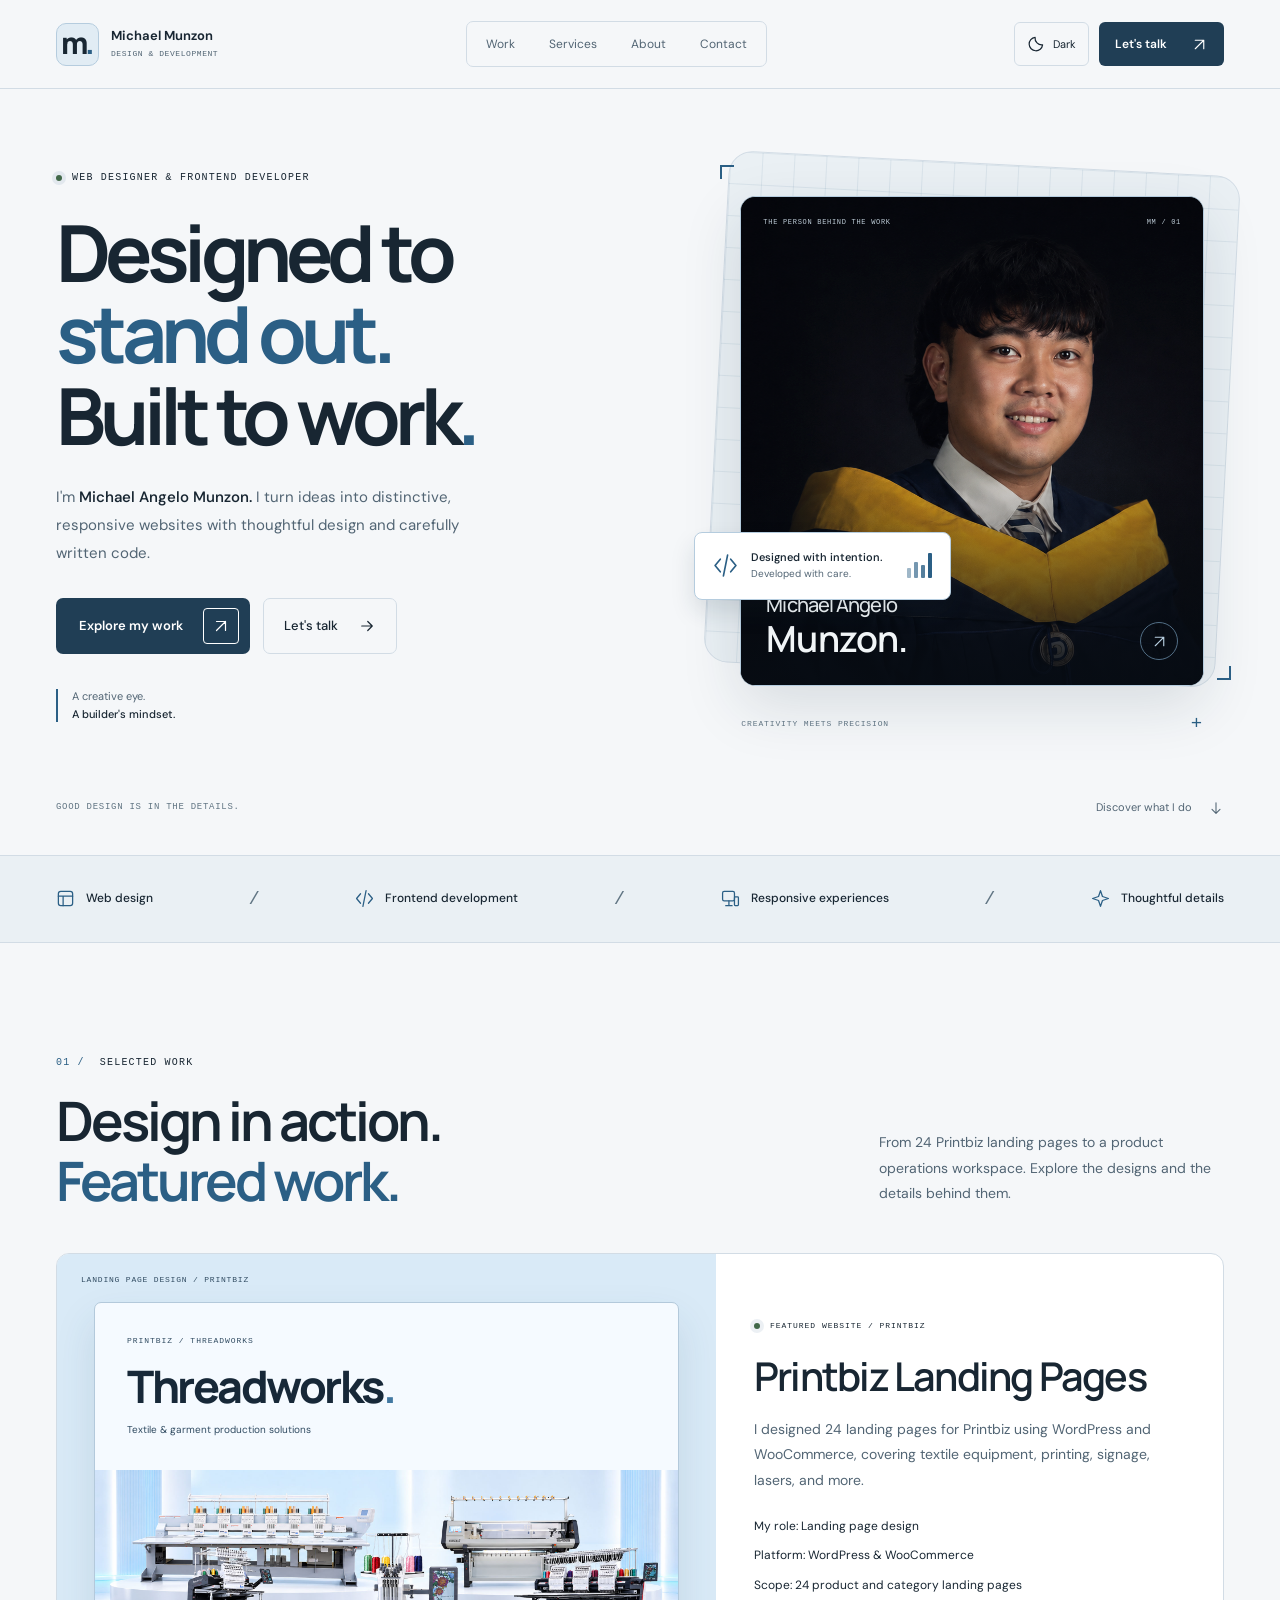
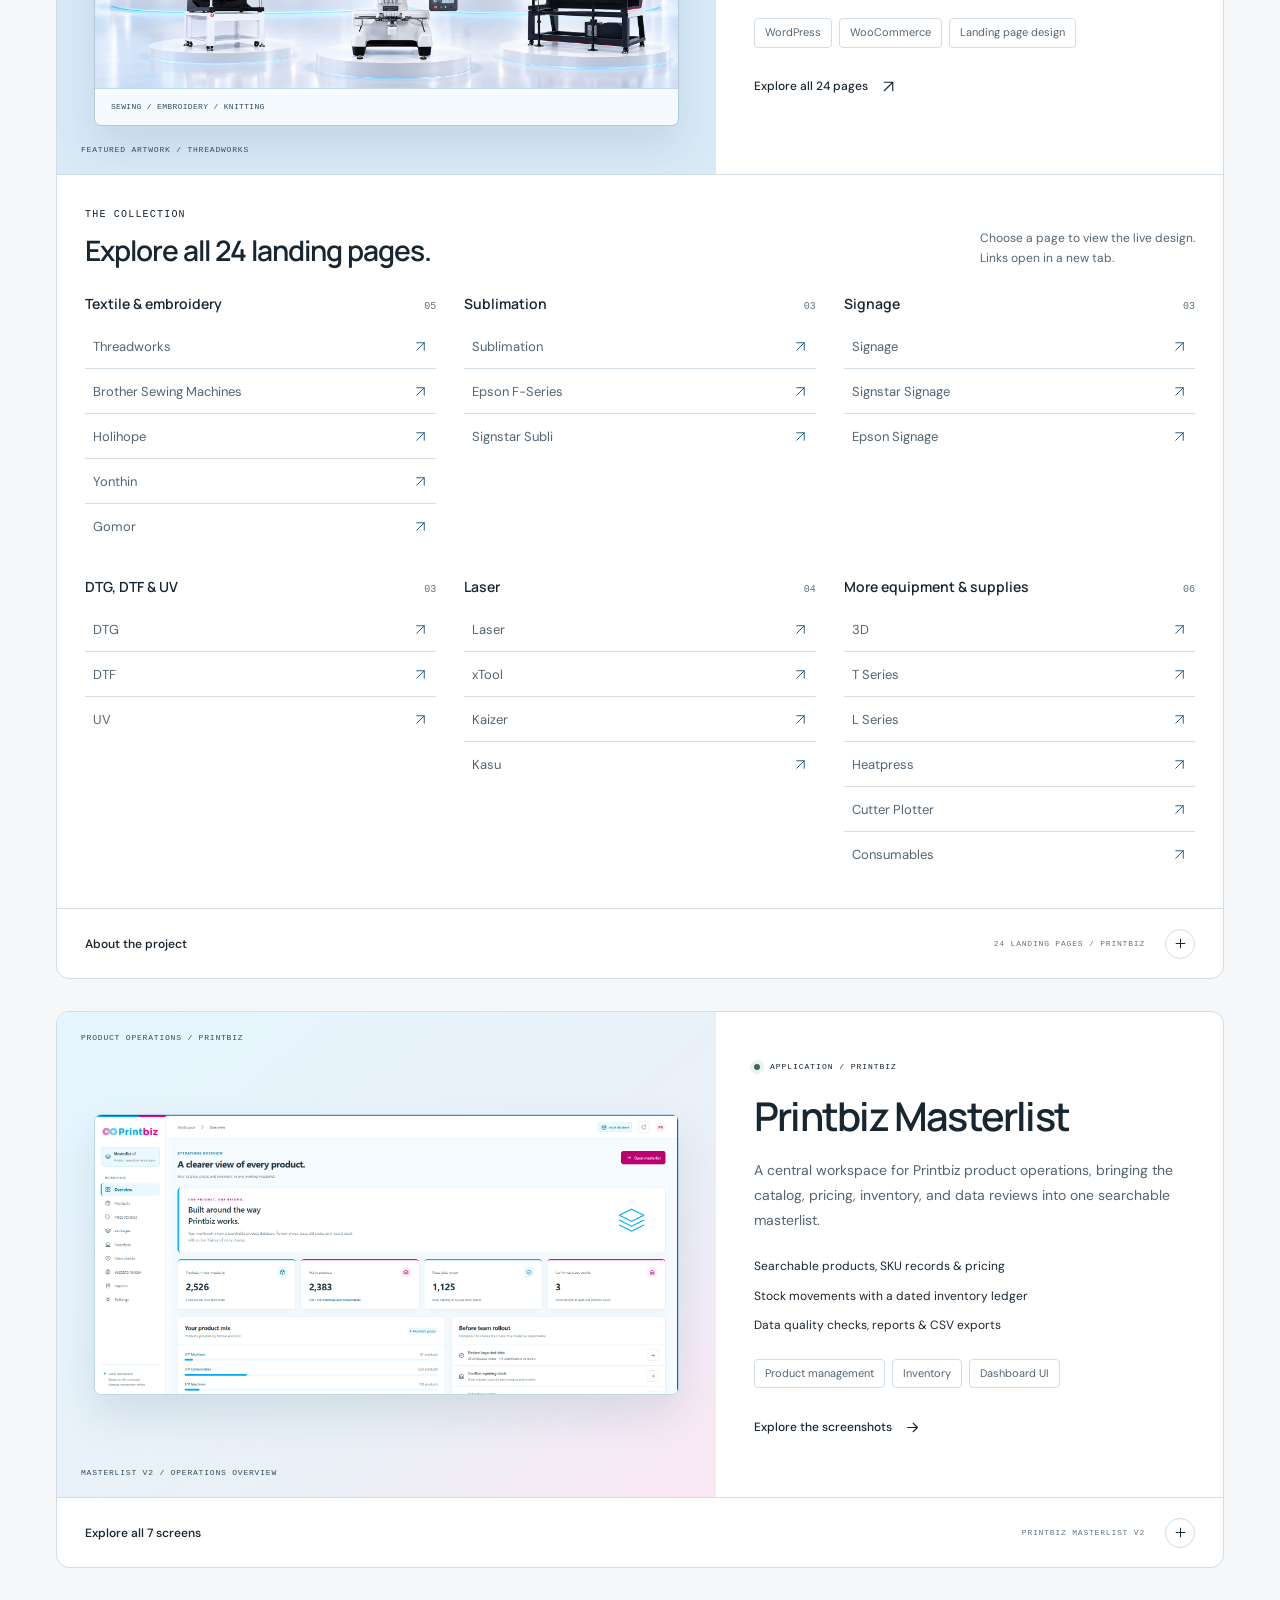
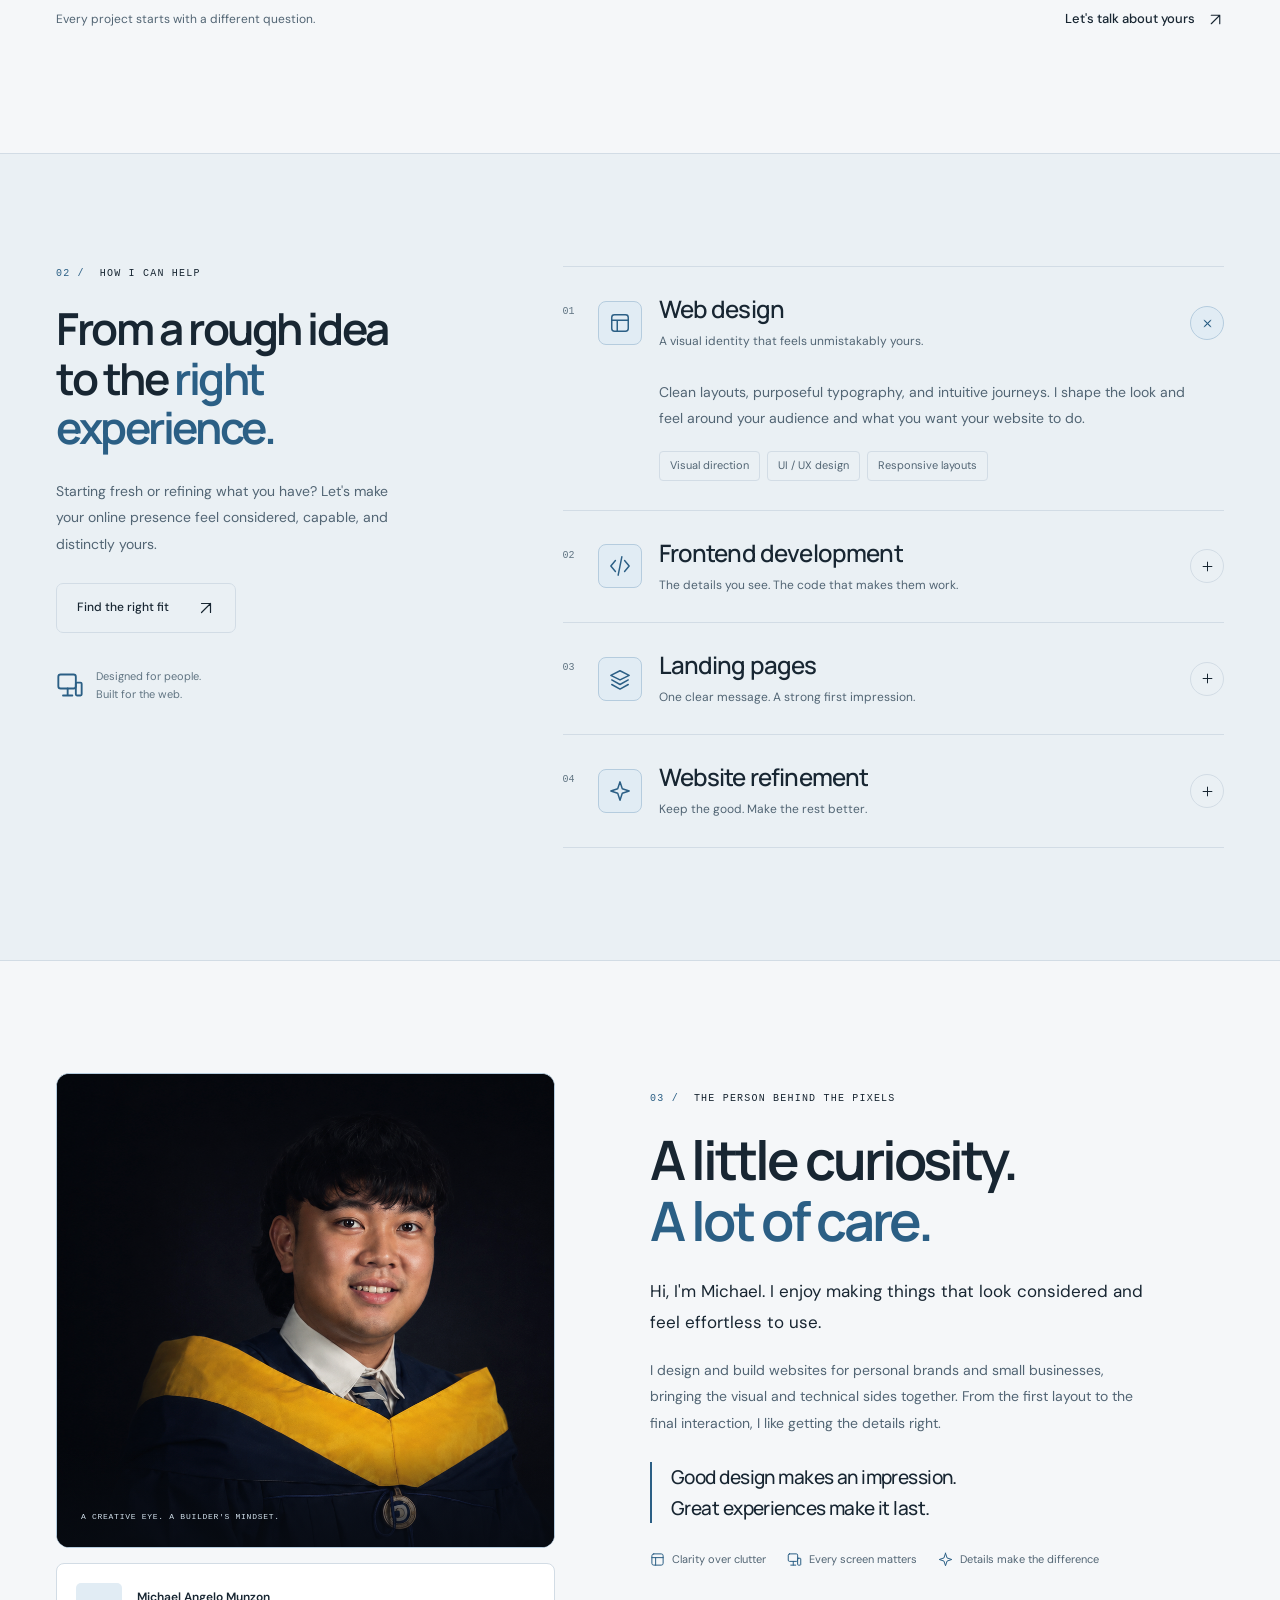
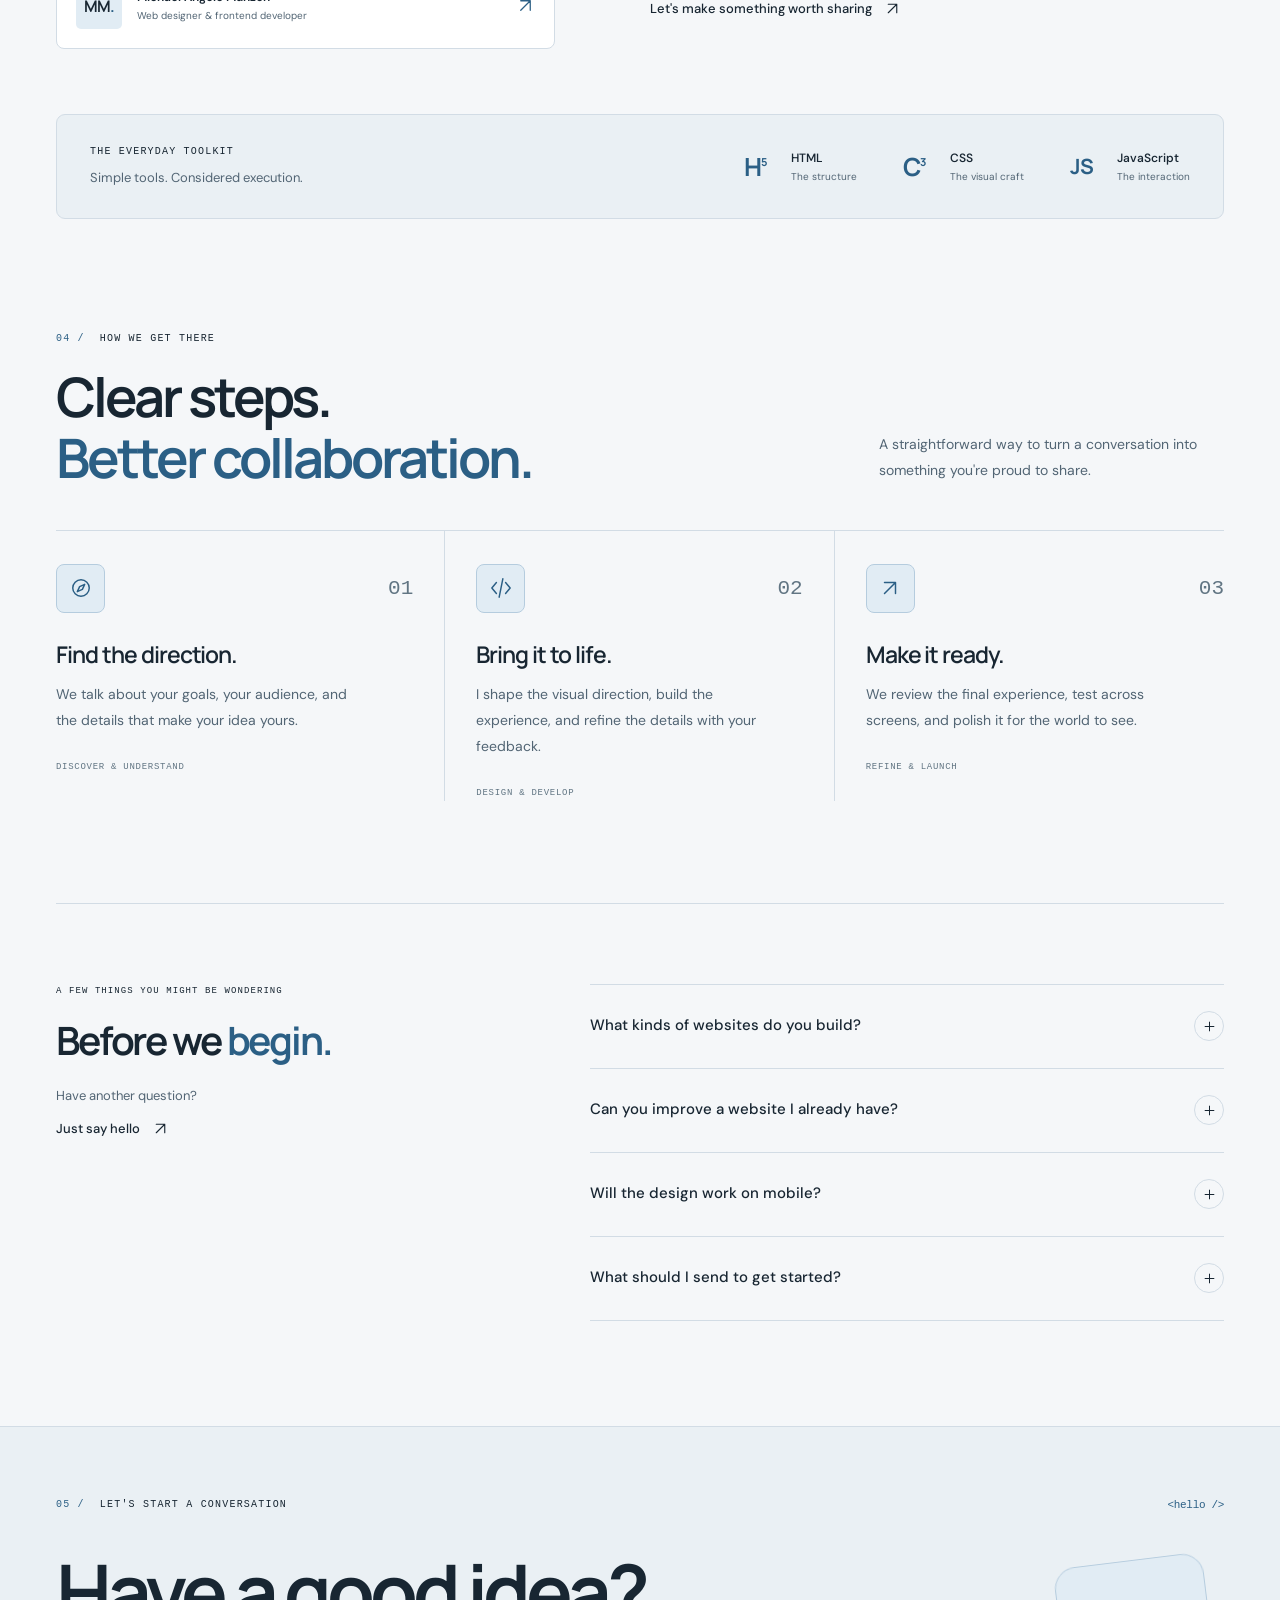
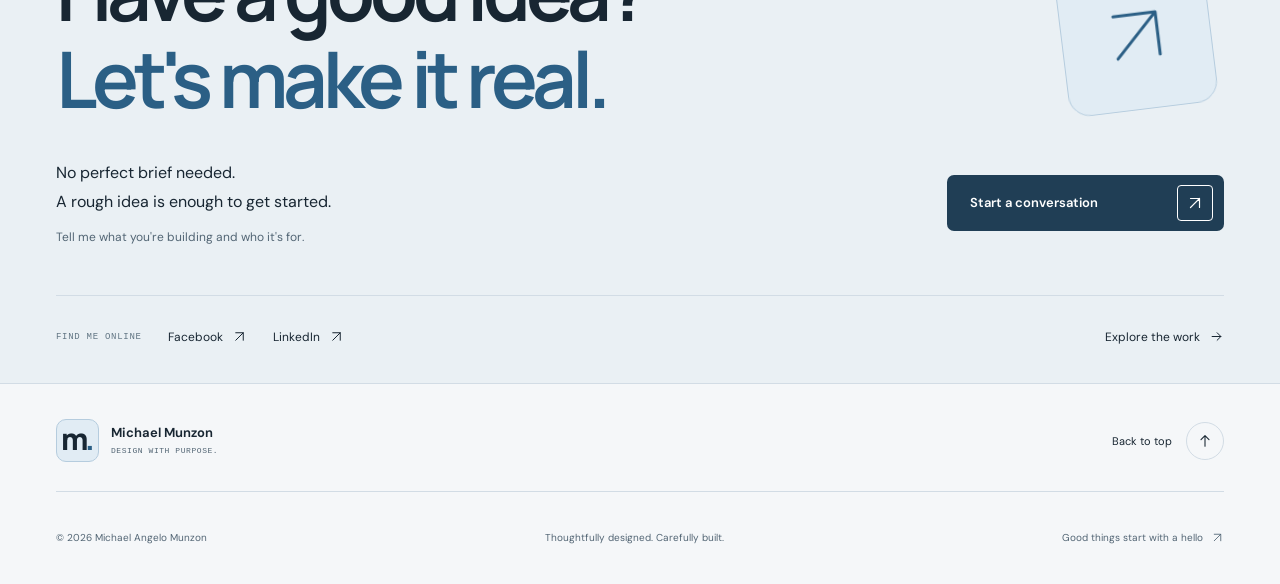
==== commit a4621c36: "Add Printbiz Masterlist project and screenshot gallery" ====
--- a/index.html
+++ b/index.html
@@ -65,7 +65,7 @@
     <div class="expertise-strip" aria-label="Areas of expertise"><div class="container expertise-inner"><span><svg class="icon" viewBox="0 0 24 24" fill="none" stroke="currentColor" stroke-width="1.6" stroke-linecap="round" stroke-linejoin="round" aria-hidden="true"><rect x="3" y="3" width="18" height="18" rx="3"/><path d="M3 9h18M9 9v12"/></svg> Web design</span><span class="strip-divider" aria-hidden="true">/</span><span><svg class="icon" viewBox="0 0 24 24" fill="none" stroke="currentColor" stroke-width="1.6" stroke-linecap="round" stroke-linejoin="round" aria-hidden="true"><path d="m7 6-5 6 5 6m10-12 5 6-5 6m-3-16-4 20"/></svg> Frontend development</span><span class="strip-divider" aria-hidden="true">/</span><span><svg class="icon" viewBox="0 0 24 24" fill="none" stroke="currentColor" stroke-width="1.6" stroke-linecap="round" stroke-linejoin="round" aria-hidden="true"><rect x="2" y="3" width="15" height="12" rx="2"/><path d="M6 21h8M10 15v6"/><rect x="17" y="10" width="5" height="11" rx="1"/></svg> Responsive experiences</span><span class="strip-divider" aria-hidden="true">/</span><span><svg class="icon" viewBox="0 0 24 24" fill="none" stroke="currentColor" stroke-width="1.6" stroke-linecap="round" stroke-linejoin="round" aria-hidden="true"><path d="m12 2 2.5 7.5L22 12l-7.5 2.5L12 22l-2.5-7.5L2 12l7.5-2.5L12 2Z"/></svg> Thoughtful details</span></div></div>
 
     <section class="section container work-section" id="projects" aria-labelledby="projects-title">
-      <div class="section-heading" data-reveal><div><p class="eyebrow"><span class="section-number">01 /</span> SELECTED WORK</p><h2 id="projects-title">Design in action.<br><span class="accent-text">Featured work.</span></h2></div><p class="section-intro">24 landing pages I designed for Printbiz using WordPress and WooCommerce.</p></div>
+      <div class="section-heading" data-reveal><div><p class="eyebrow"><span class="section-number">01 /</span> SELECTED WORK</p><h2 id="projects-title">Design in action.<br><span class="accent-text">Featured work.</span></h2></div><p class="section-intro">From 24 Printbiz landing pages to a product operations workspace. Explore the designs and the details behind them.</p></div>
       <div class="project-grid">
         <article class="project-card project-featured" aria-labelledby="printbiz-project-title">
           <figure class="project-art art-threadworks">
@@ -122,6 +122,37 @@
           <details class="project-details"><summary><span>About the project</span><span class="detail-summary-note">24 LANDING PAGES / PRINTBIZ</span><span class="expand-icon"><svg class="icon" viewBox="0 0 24 24" fill="none" stroke="currentColor" stroke-width="1.6" stroke-linecap="round" stroke-linejoin="round" aria-hidden="true"><path d="M12 5v14M5 12h14"/></svg></span></summary><div class="case-study"><div><h4>The project</h4><p>A collection of product and category landing pages across the Printbiz website, including Threadworks, Sublimation, Signage, and Laser.</p></div><div><h4>My contribution</h4><p>Landing page design using WordPress and WooCommerce within the Printbiz website.</p></div><div><h4>The collection</h4><p>All 24 pages are linked above, grouped by product category. The featured artwork comes from the Threadworks page.</p></div></div></details>
         </article>
 
+        <article class="project-card project-featured" id="printbiz-masterlist" aria-labelledby="masterlist-project-title">
+          <figure class="project-art art-masterlist">
+            <span class="art-label">PRODUCT OPERATIONS / PRINTBIZ</span>
+            <a class="masterlist-preview" href="assets/printbiz-masterlist/overview.png" target="_blank" rel="noopener noreferrer">
+              <img src="assets/printbiz-masterlist/overview.png" width="1908" height="913" alt="Printbiz Masterlist overview with catalog totals, product groups, and rollout checks" loading="lazy" decoding="async">
+              <span class="sr-only">Open overview screenshot at full size (opens in a new tab)</span>
+            </a>
+            <figcaption class="preview-note">MASTERLIST V2 / OPERATIONS OVERVIEW</figcaption>
+          </figure>
+          <div class="featured-copy">
+            <p class="eyebrow"><span class="status-dot"></span> APPLICATION / PRINTBIZ</p>
+            <h3 id="masterlist-project-title">Printbiz Masterlist</h3>
+            <p>A central workspace for Printbiz product operations, bringing the catalog, pricing, inventory, and data reviews into one searchable masterlist.</p>
+            <ul class="feature-list"><li>Searchable products, SKU records &amp; pricing</li><li>Stock movements with a dated inventory ledger</li><li>Data quality checks, reports &amp; CSV exports</li></ul>
+            <ul class="tag-list"><li>Product management</li><li>Inventory</li><li>Dashboard UI</li></ul>
+            <a class="text-link" href="#masterlist-screens">Explore the screenshots <svg class="icon" viewBox="0 0 24 24" fill="none" stroke="currentColor" stroke-width="1.6" stroke-linecap="round" stroke-linejoin="round" aria-hidden="true"><path d="M5 12h14m-6-6 6 6-6 6"/></svg></a>
+          </div>
+          <details class="project-details" id="masterlist-screens">
+            <summary><span>Explore all 7 screens</span><span class="detail-summary-note">PRINTBIZ MASTERLIST V2</span><span class="expand-icon"><svg class="icon" viewBox="0 0 24 24" fill="none" stroke="currentColor" stroke-width="1.6" stroke-linecap="round" stroke-linejoin="round" aria-hidden="true"><path d="M12 5v14M5 12h14"/></svg></span></summary>
+            <p class="masterlist-gallery-intro">A walkthrough of the workspace, from the product catalog to reporting. Select any screenshot to view it at full size in a new tab.</p>
+            <div class="masterlist-gallery">
+              <figure><a href="assets/printbiz-masterlist/overview.png" target="_blank" rel="noopener noreferrer"><img src="assets/printbiz-masterlist/overview.png" width="1908" height="913" alt="Operations overview showing 2,526 products, product groups, and team rollout checks" loading="lazy" decoding="async"><span class="sr-only">Open overview screenshot (opens in a new tab)</span></a><figcaption><strong>01 / Operations overview</strong>A summary of the catalog, product mix, and items to review before team rollout.</figcaption></figure>
+              <figure><a href="assets/printbiz-masterlist/products.png" target="_blank" rel="noopener noreferrer"><img src="assets/printbiz-masterlist/products.png" width="1904" height="902" alt="Product masterlist with search, category tabs, filters, prices, and stock status" loading="lazy" decoding="async"><span class="sr-only">Open product catalog screenshot (opens in a new tab)</span></a><figcaption><strong>02 / Product masterlist</strong>Search and filter products by format, brand, owner, status, and data checks.</figcaption></figure>
+              <figure><a href="assets/printbiz-masterlist/product-record.png" target="_blank" rel="noopener noreferrer"><img src="assets/printbiz-masterlist/product-record.png" width="1919" height="901" alt="Product record side panel with details, MOQ, pricing, stock, old SKUs, and source tabs" loading="lazy" decoding="async"><span class="sr-only">Open product record screenshot (opens in a new tab)</span></a><figcaption><strong>03 / Product records</strong>Product details, minimum order quantities, pricing, and legacy codes in one record.</figcaption></figure>
+              <figure><a href="assets/printbiz-masterlist/new-product.png" target="_blank" rel="noopener noreferrer"><img src="assets/printbiz-masterlist/new-product.png" width="1897" height="910" alt="New product form with brand, format, product kind, pricing, and an automatically generated SKU" loading="lazy" decoding="async"><span class="sr-only">Open new product screenshot (opens in a new tab)</span></a><figcaption><strong>04 / Product creation</strong>A structured form for new products, with automatic SKU generation and MOQ levels.</figcaption></figure>
+              <figure><a href="assets/printbiz-masterlist/inventory.png" target="_blank" rel="noopener noreferrer"><img src="assets/printbiz-masterlist/inventory.png" width="1902" height="911" alt="Inventory dashboard and movement ledger with dated receipts, sales, returns, and adjustments" loading="lazy" decoding="async"><span class="sr-only">Open inventory screenshot (opens in a new tab)</span></a><figcaption><strong>05 / Inventory ledger</strong>Opening counts and stock movements recorded with dates, locations, and references.</figcaption></figure>
+              <figure><a href="assets/printbiz-masterlist/data-checks.png" target="_blank" rel="noopener noreferrer"><img src="assets/printbiz-masterlist/data-checks.png" width="1904" height="902" alt="Data check cards flagging duplicate old codes, missing prices, costs, and product classifications" loading="lazy" decoding="async"><span class="sr-only">Open data checks screenshot (opens in a new tab)</span></a><figcaption><strong>06 / Data checks</strong>Review queues surface conflicting codes, missing prices, and classification issues.</figcaption></figure>
+              <figure><a href="assets/printbiz-masterlist/reports.png" target="_blank" rel="noopener noreferrer"><img src="assets/printbiz-masterlist/reports.png" width="1907" height="926" alt="Reports and exports for sales prices, the internal masterlist, reconciliation, counts, and database backups" loading="lazy" decoding="async"><span class="sr-only">Open reports screenshot (opens in a new tab)</span></a><figcaption><strong>07 / Reports &amp; exports</strong>Sales price lists, source reconciliation, count sheets, and database backups.</figcaption></figure>
+            </div>
+          </details>
+        </article>
       </div>
       <div class="section-endnote"><span>Every project starts with a different question.</span><a class="text-link" href="#contact">Let's talk about yours <svg class="icon" viewBox="0 0 24 24" fill="none" stroke="currentColor" stroke-width="1.6" stroke-linecap="round" stroke-linejoin="round" aria-hidden="true"><path d="M6 18 18 6M6 6h12v12"/></svg></a></div>
     </section>
--- a/styles.css
+++ b/styles.css
@@ -181,7 +181,7 @@
 .expertise-inner .icon { width: 19px; height: 19px; color: var(--accent); }
 .strip-divider { font: 300 19px var(--mono); color: var(--quiet); }
 /* Featured Printbiz landing page */
-.project-grid { display: grid; grid-template-columns: minmax(0, 1fr); }
+.project-grid { display: grid; grid-template-columns: minmax(0, 1fr); gap: 32px; }
 .project-card { min-width: 0; background: var(--card); border: 1px solid var(--line); border-radius: 13px; overflow: hidden; }
 .project-featured { display: grid; grid-template-columns: minmax(0, 1.3fr) minmax(0, 1fr); }
 .project-art { position: relative; min-width: 0; display: flex; align-items: center; justify-content: center; padding: 48px 37px; }
@@ -235,6 +235,21 @@
 .case-study p { color: var(--muted); font-size: 13px; line-height: 1.85; }
 .section-endnote { display: flex; align-items: center; justify-content: space-between; gap: 20px; padding-top: 29px; color: var(--muted); font-size: 12px; }
 .section-endnote .text-link { color: var(--text); }
+
+/* Printbiz Masterlist screenshot showcase */
+.art-masterlist { background: linear-gradient(140deg, #e5f6ff, #eaf0f7 65%, #fbe7f4); color: #304b61; }
+.masterlist-preview { display: block; width: 100%; border: 1px solid #bdd6e5; border-radius: 7px; overflow: hidden; box-shadow: 0 20px 40px #244c6b20; }
+.masterlist-preview img { width: 100%; height: auto; }
+.masterlist-gallery-intro { margin: 0 0 22px; color: var(--muted); font-size: 13px; }
+.masterlist-gallery { display: grid; grid-template-columns: repeat(2, minmax(0, 1fr)); gap: 24px; padding-bottom: 28px; }
+.masterlist-gallery figure { min-width: 0; }
+.masterlist-gallery a { display: block; border: 1px solid var(--line); border-radius: 7px; overflow: hidden; }
+.masterlist-gallery img { width: 100%; height: auto; }
+.masterlist-gallery figcaption { padding-top: 12px; color: var(--muted); font-size: 12px; line-height: 1.7; }
+.masterlist-gallery figcaption strong { display: block; margin-bottom: 3px; color: var(--text); font-size: 14px; font-weight: 600; }
+@media (max-width: 680px) {
+  .masterlist-gallery { grid-template-columns: 1fr; }
+}
 
 /* Services */
 .services-section { background: var(--surface); border-block: 1px solid var(--line); }
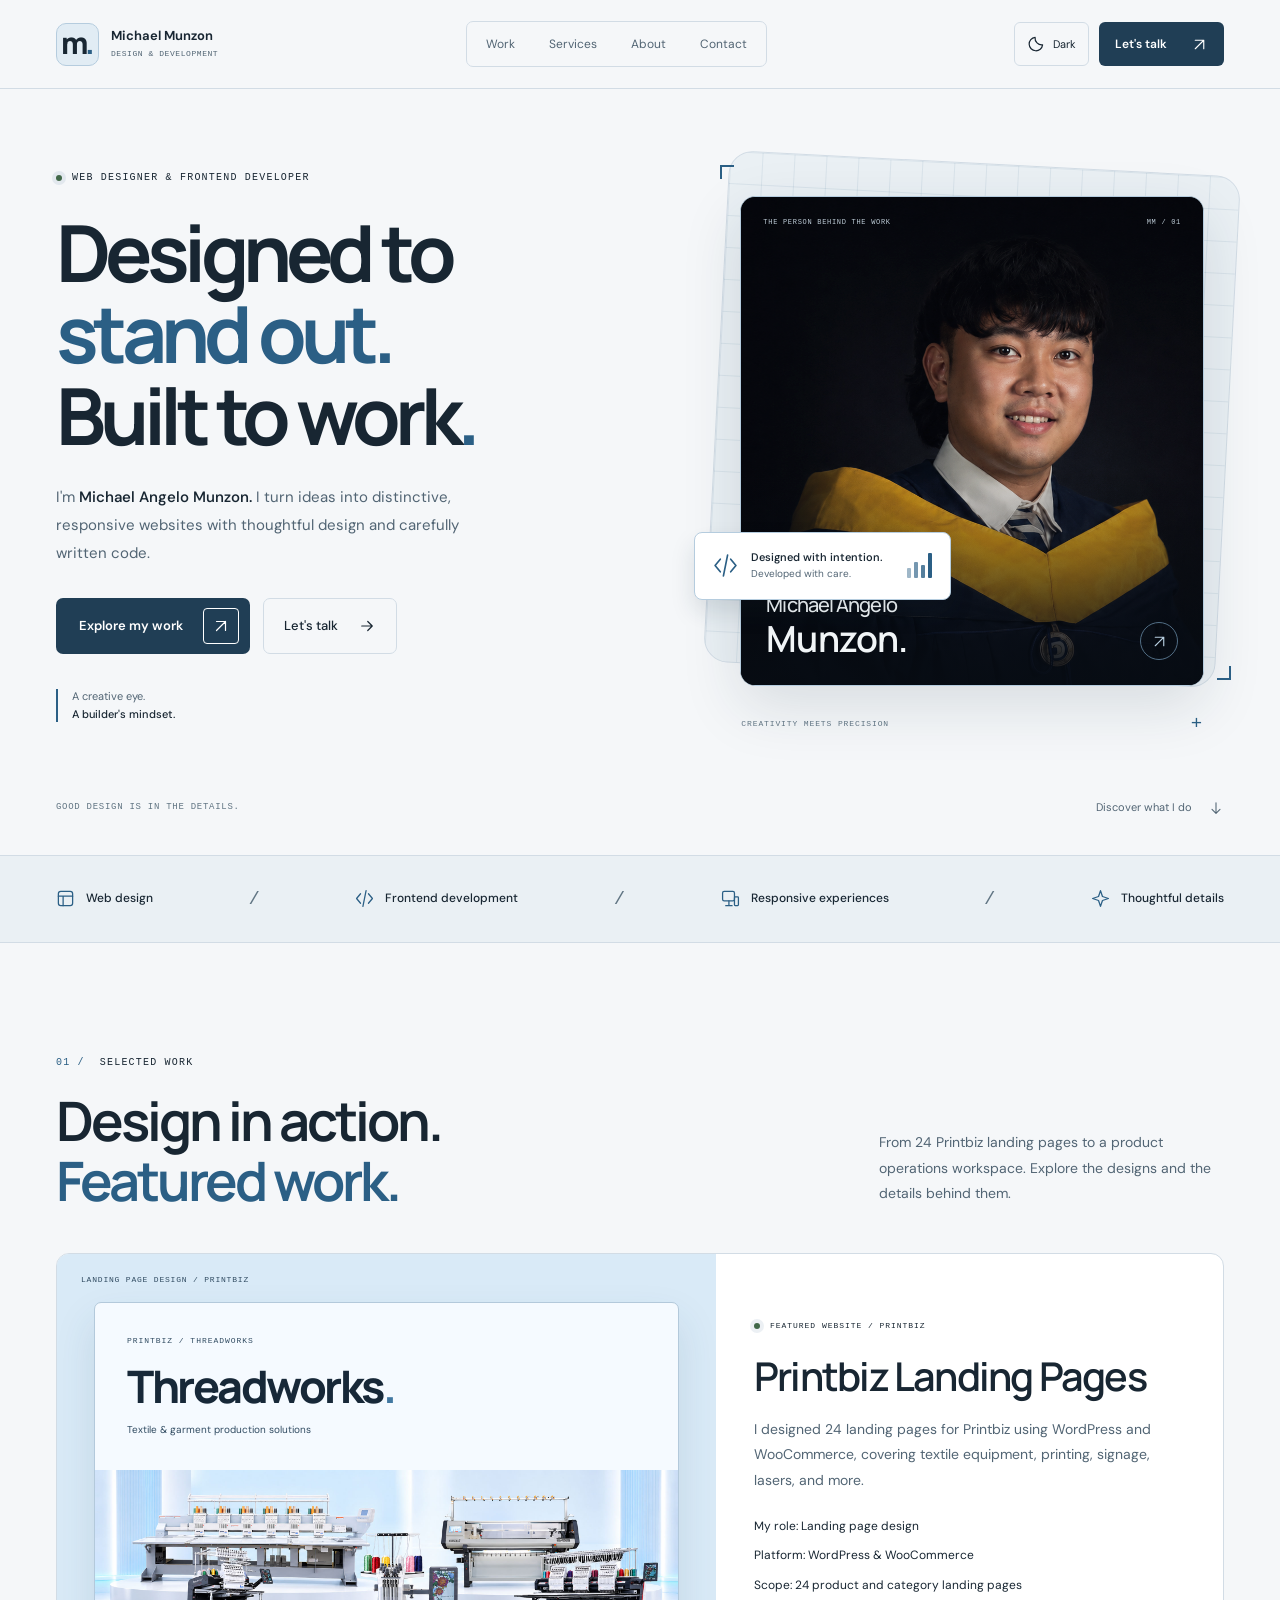
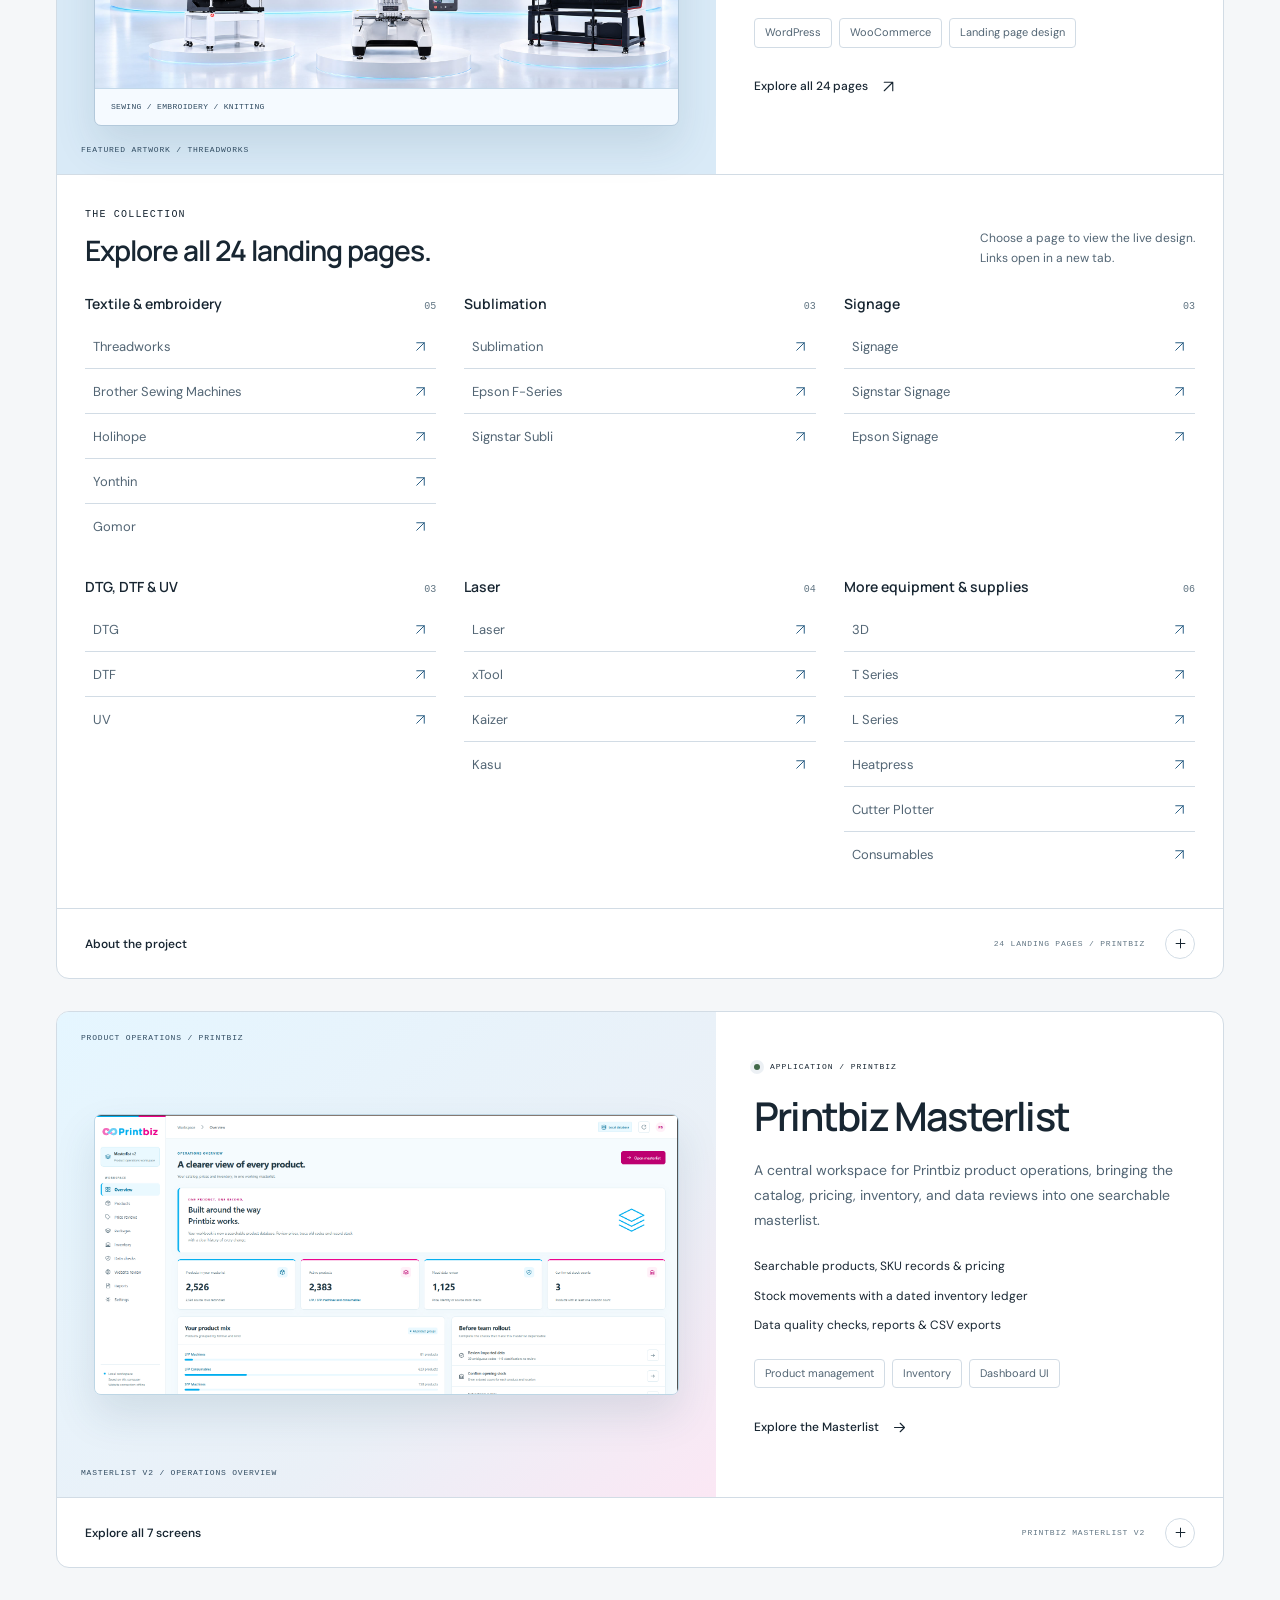
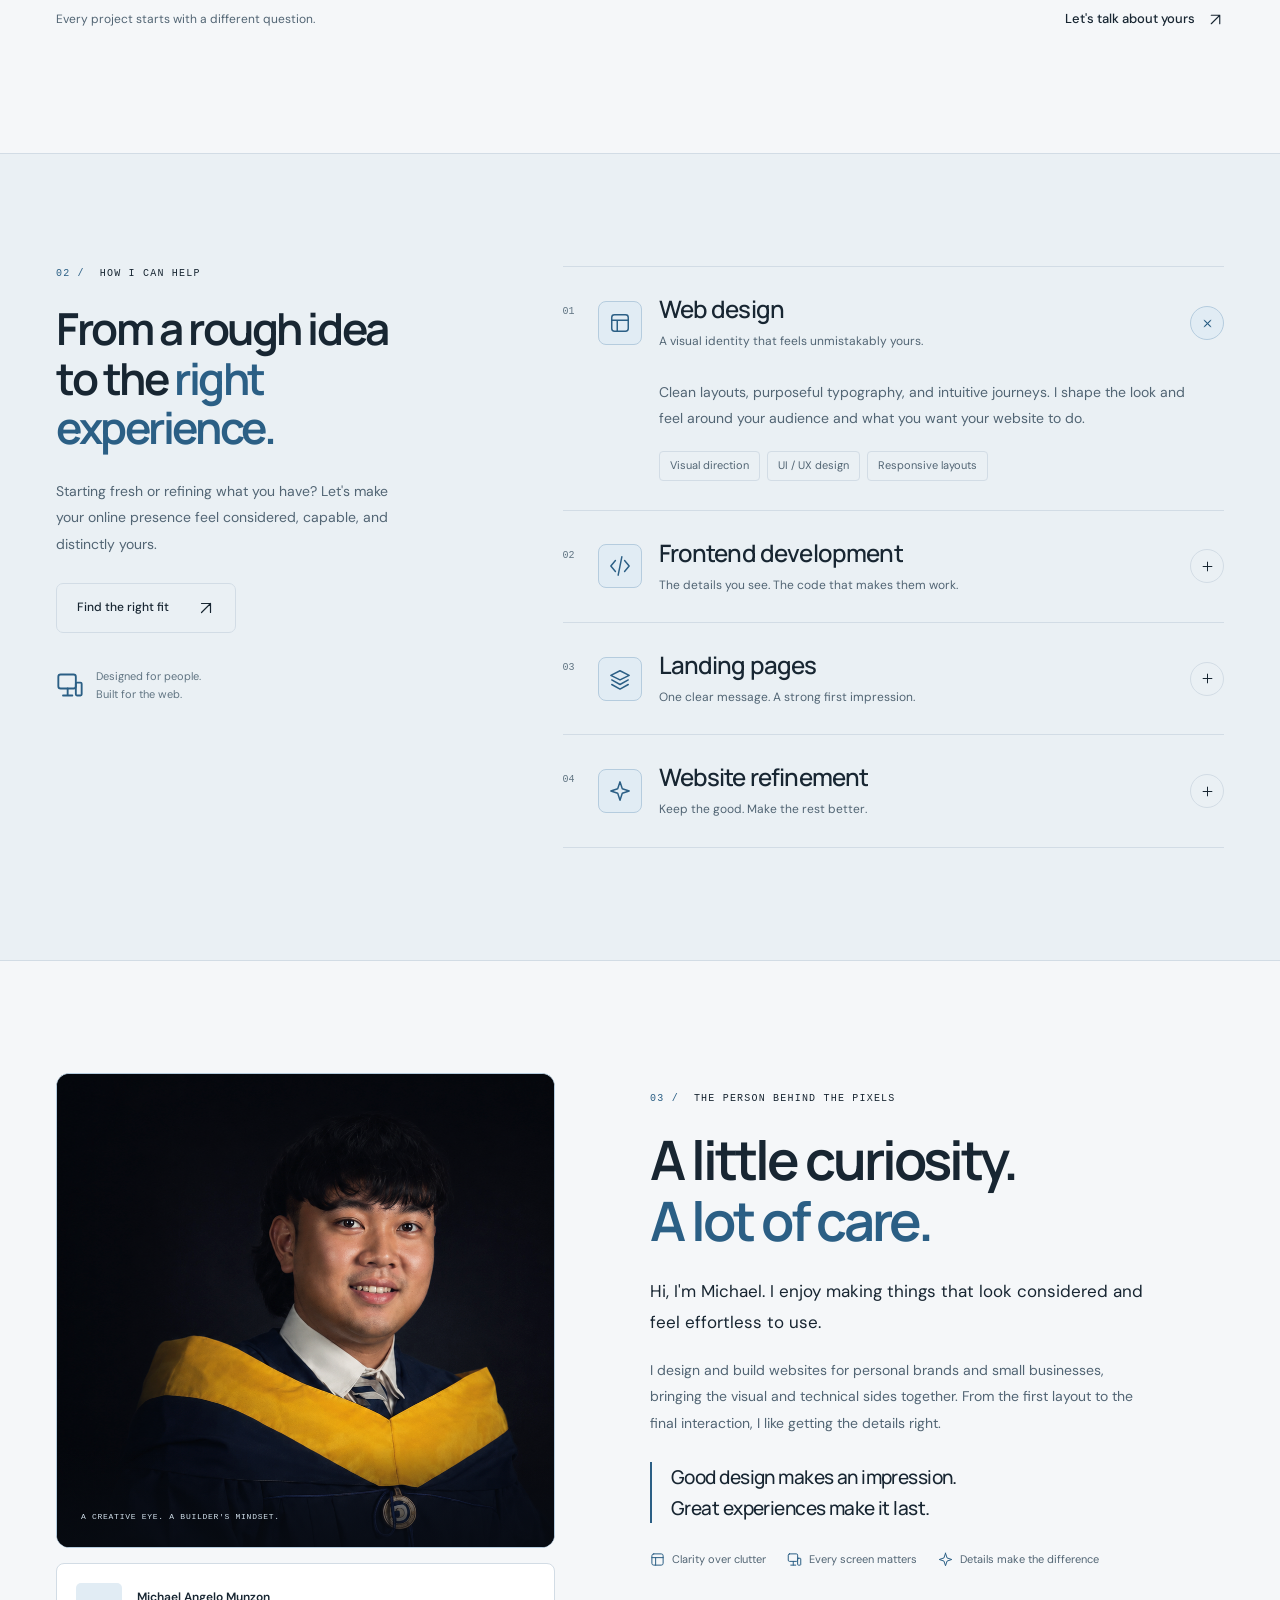
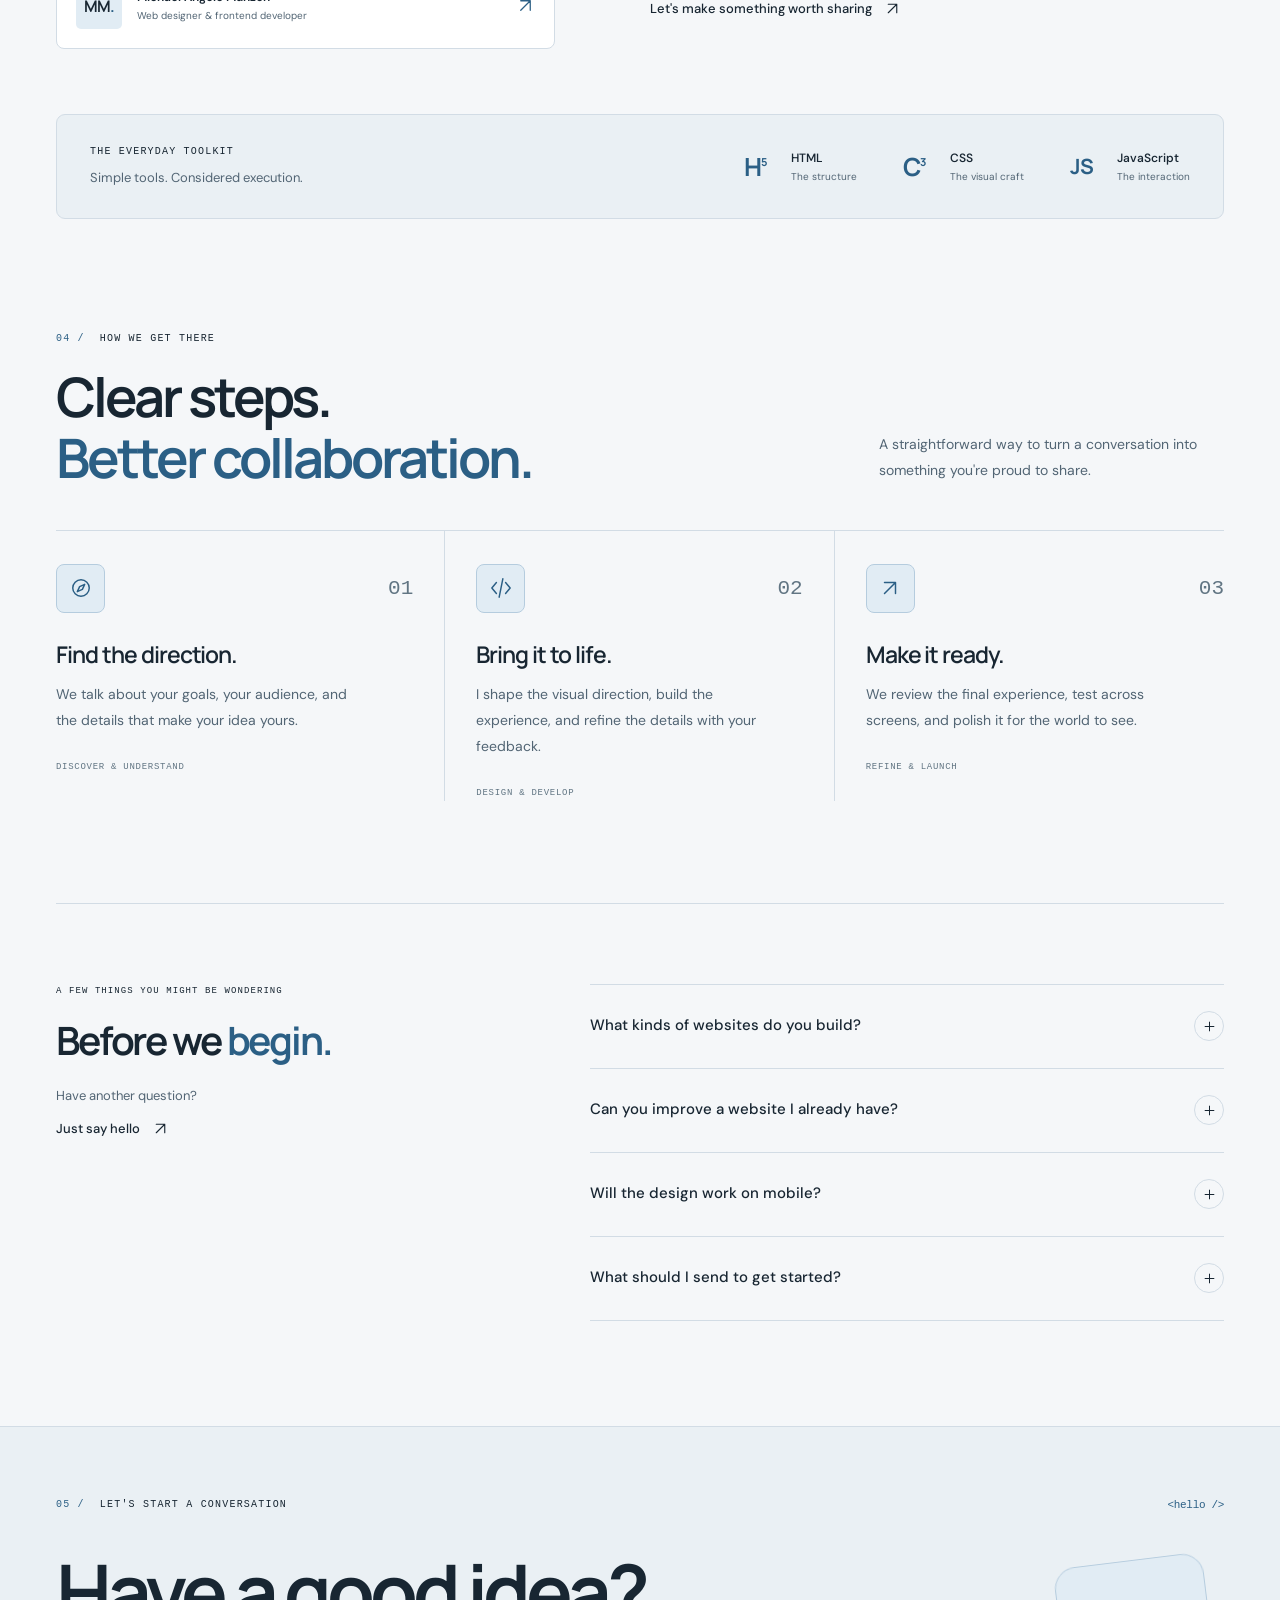
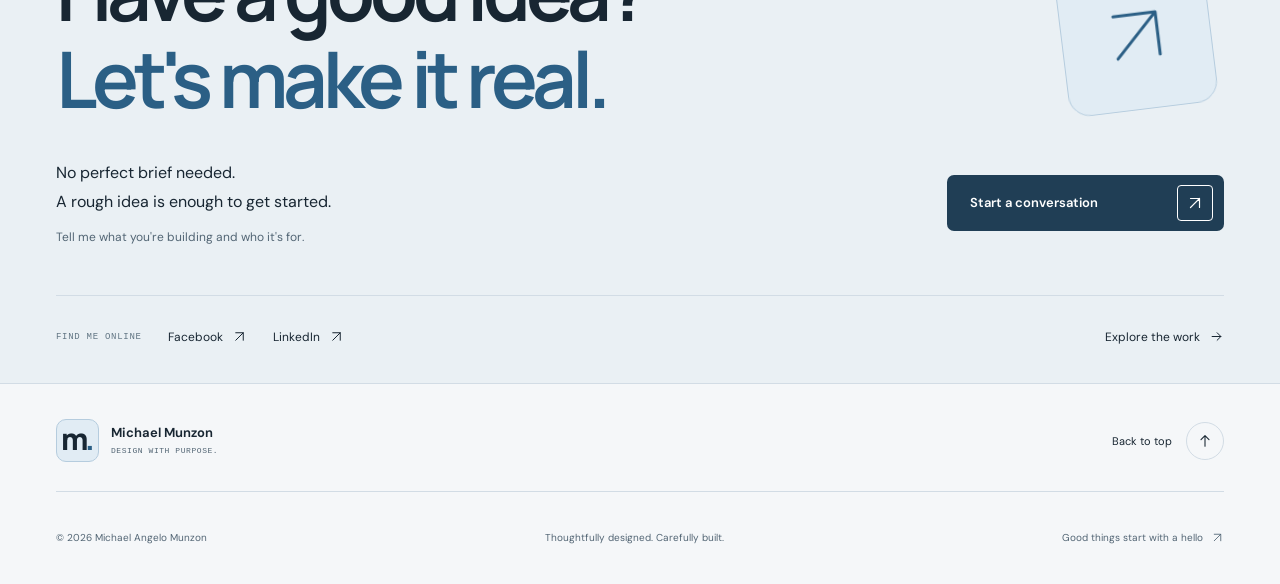
==== commit d4c165d1: "Update Masterlist project link label" ====
--- a/index.html
+++ b/index.html
@@ -137,7 +137,7 @@
             <p>A central workspace for Printbiz product operations, bringing the catalog, pricing, inventory, and data reviews into one searchable masterlist.</p>
             <ul class="feature-list"><li>Searchable products, SKU records &amp; pricing</li><li>Stock movements with a dated inventory ledger</li><li>Data quality checks, reports &amp; CSV exports</li></ul>
             <ul class="tag-list"><li>Product management</li><li>Inventory</li><li>Dashboard UI</li></ul>
-            <a class="text-link" href="#masterlist-screens">Explore the screenshots <svg class="icon" viewBox="0 0 24 24" fill="none" stroke="currentColor" stroke-width="1.6" stroke-linecap="round" stroke-linejoin="round" aria-hidden="true"><path d="M5 12h14m-6-6 6 6-6 6"/></svg></a>
+            <a class="text-link" href="#masterlist-screens">Explore the Masterlist <svg class="icon" viewBox="0 0 24 24" fill="none" stroke="currentColor" stroke-width="1.6" stroke-linecap="round" stroke-linejoin="round" aria-hidden="true"><path d="M5 12h14m-6-6 6 6-6 6"/></svg></a>
           </div>
           <details class="project-details" id="masterlist-screens">
             <summary><span>Explore all 7 screens</span><span class="detail-summary-note">PRINTBIZ MASTERLIST V2</span><span class="expand-icon"><svg class="icon" viewBox="0 0 24 24" fill="none" stroke="currentColor" stroke-width="1.6" stroke-linecap="round" stroke-linejoin="round" aria-hidden="true"><path d="M12 5v14M5 12h14"/></svg></span></summary>
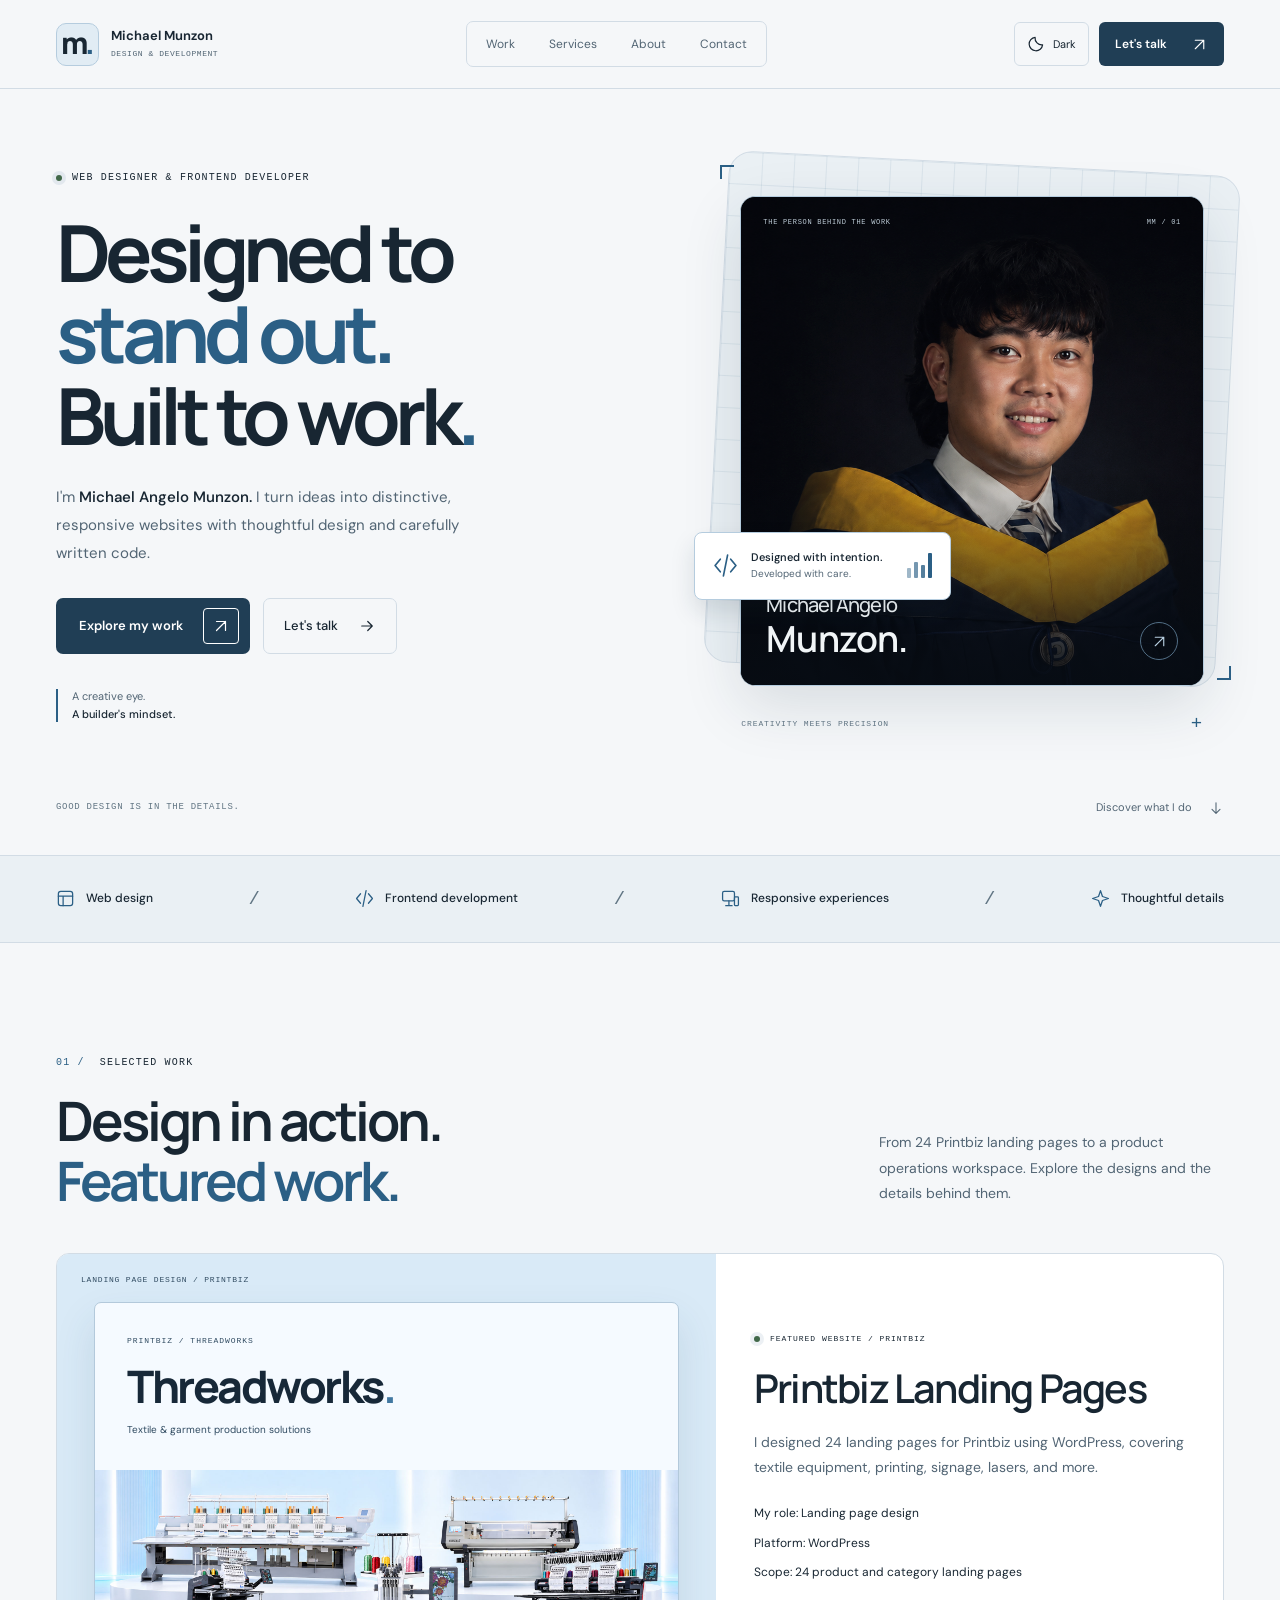
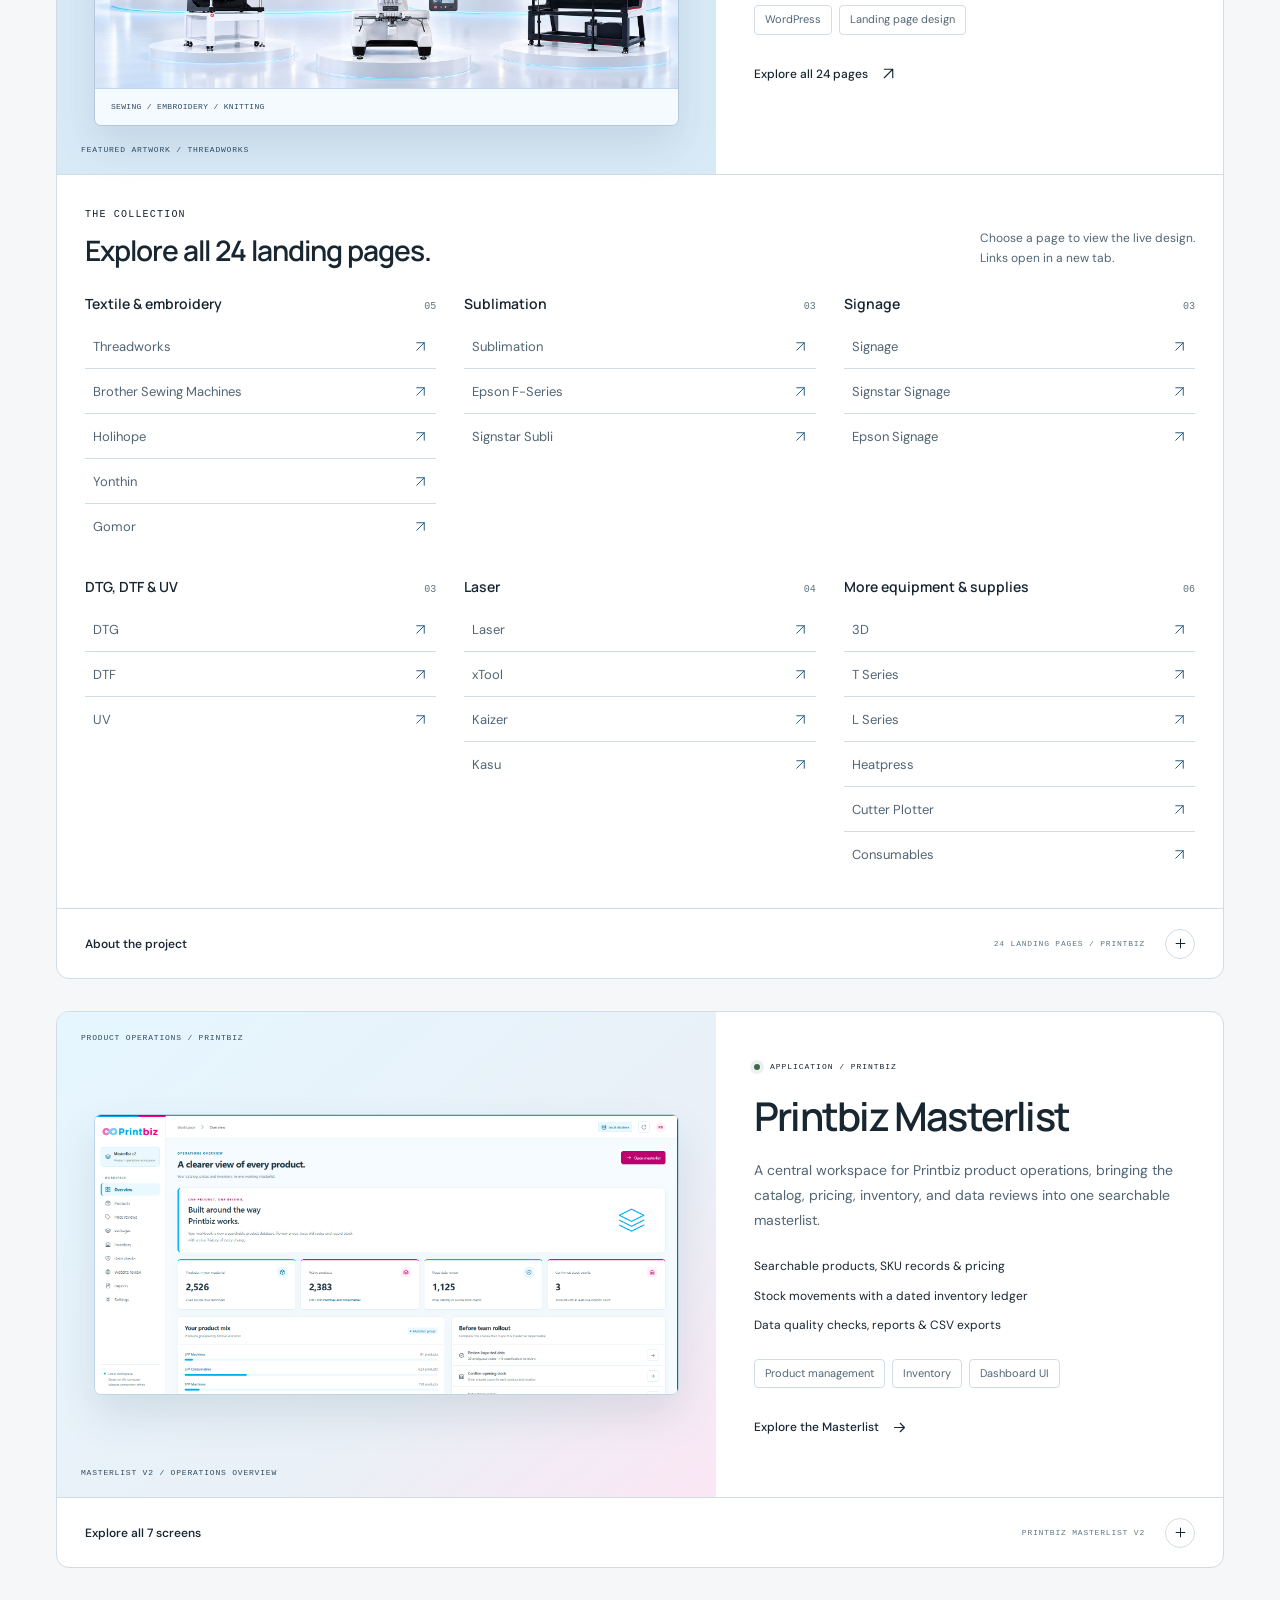
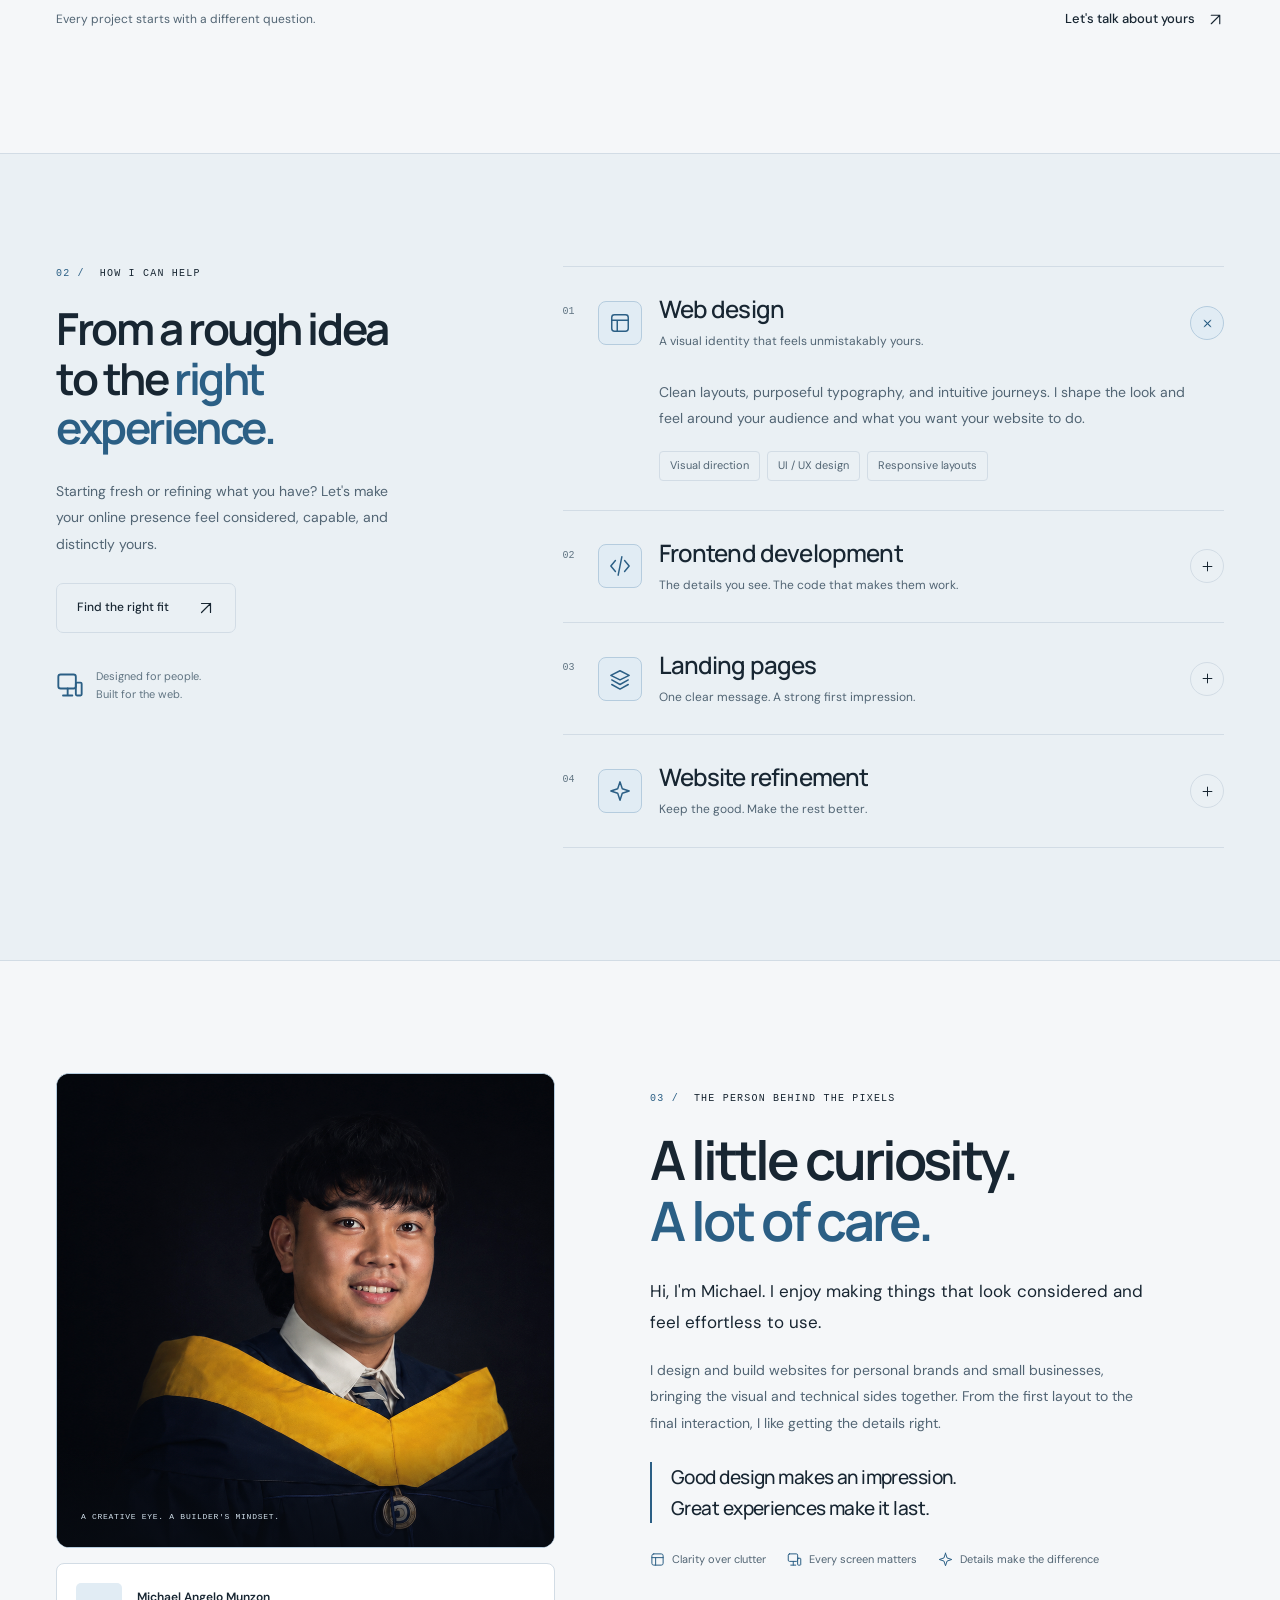
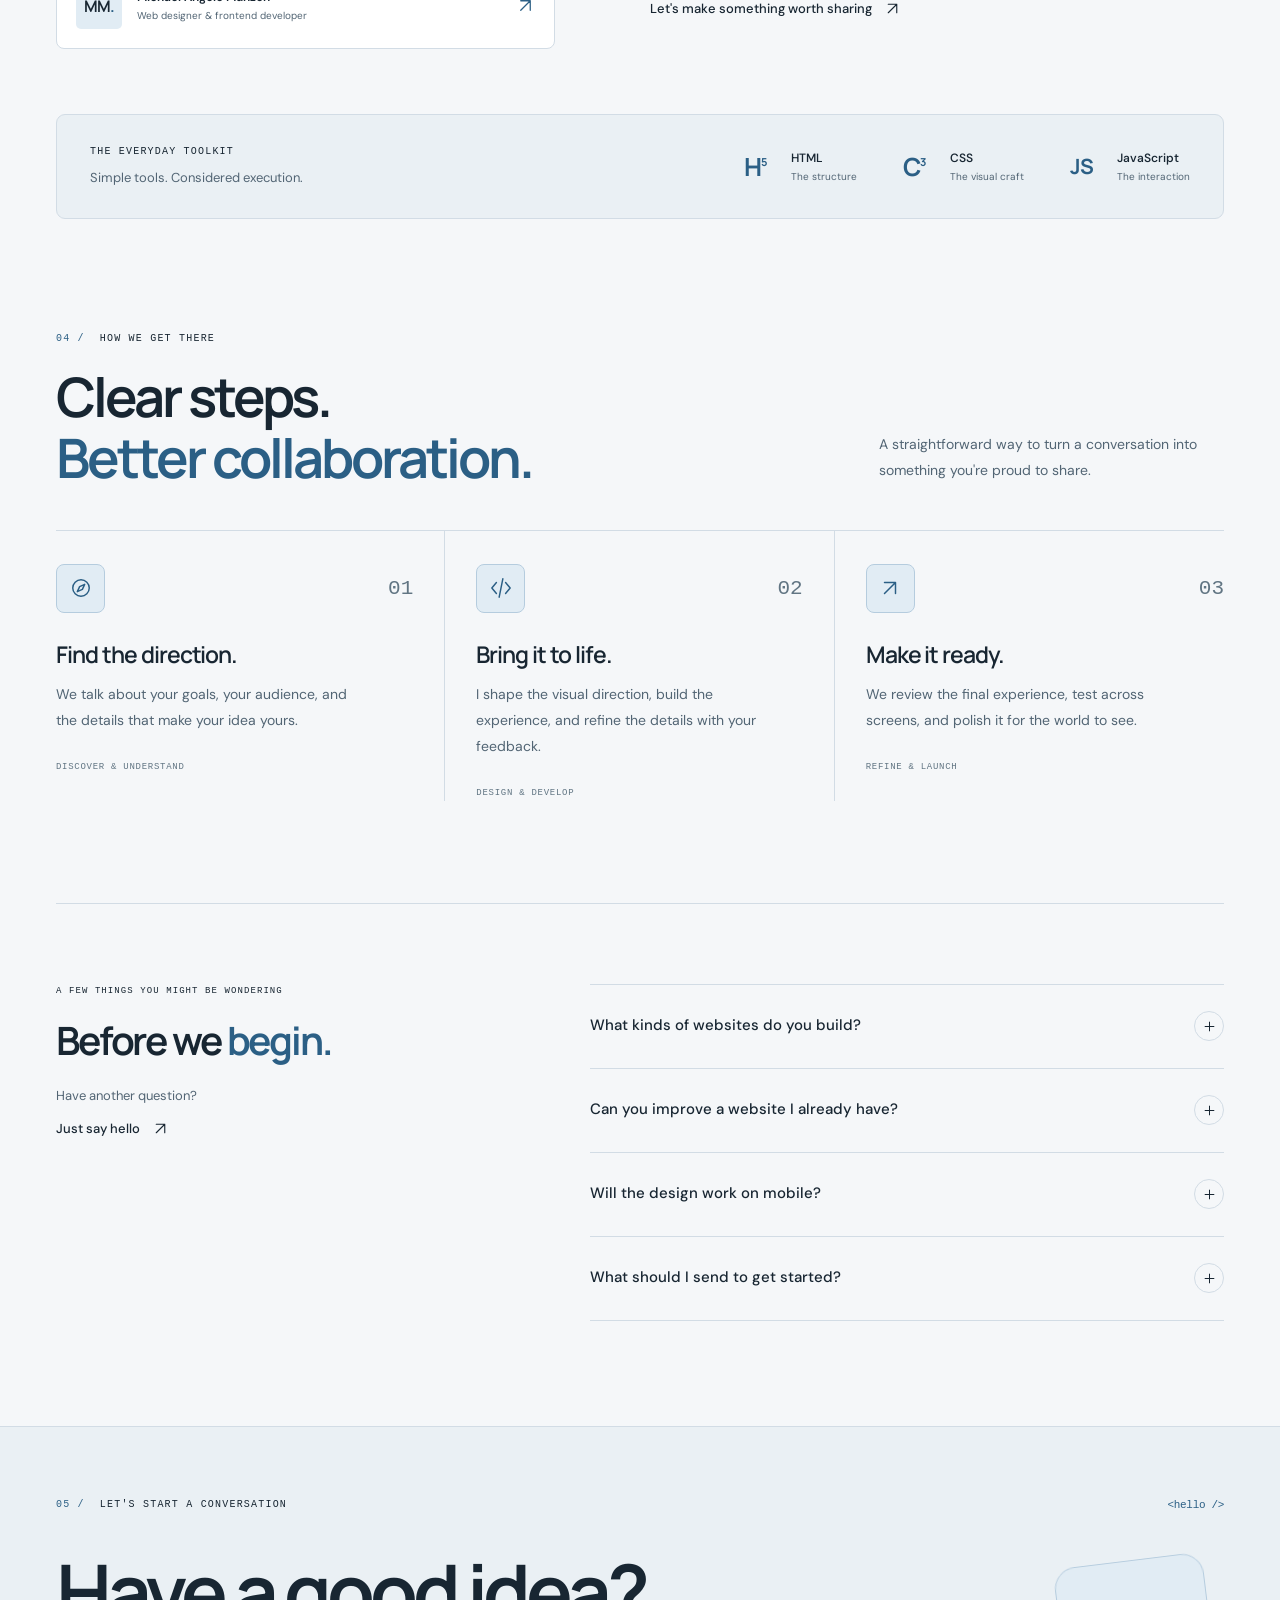
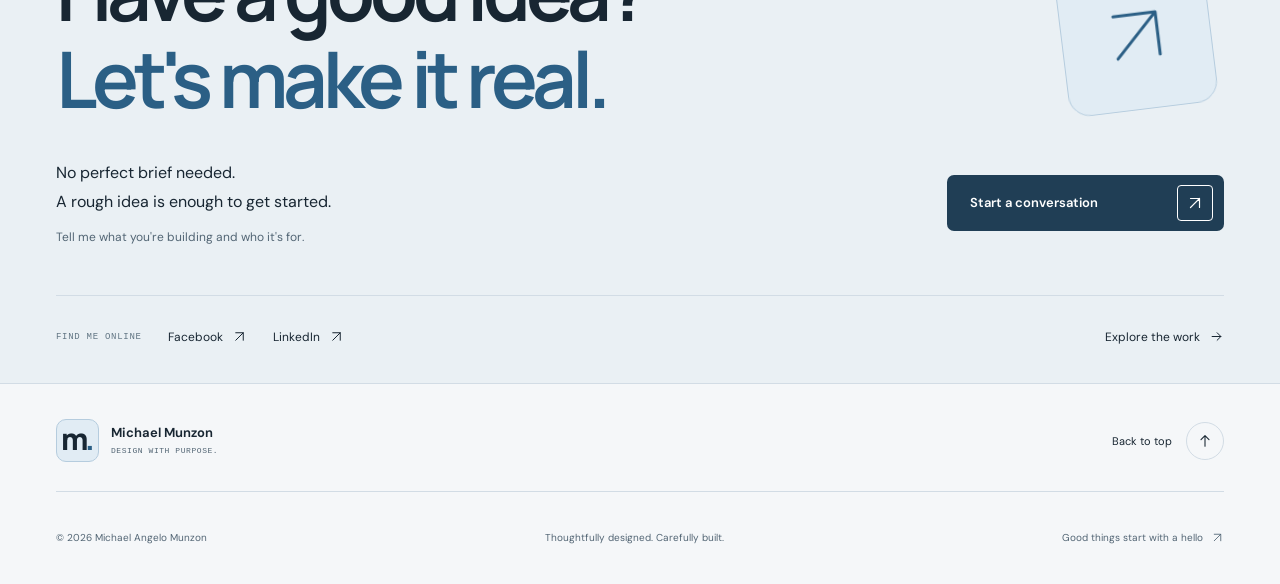
==== commit c6a8a3f2: "Remove WooCommerce references from portfolio" ====
--- a/index.html
+++ b/index.html
@@ -77,7 +77,7 @@
             </div>
             <figcaption class="preview-note">FEATURED ARTWORK / THREADWORKS</figcaption>
           </figure>
-          <div class="featured-copy"><p class="eyebrow"><span class="status-dot"></span> FEATURED WEBSITE / PRINTBIZ</p><h3 id="printbiz-project-title">Printbiz Landing Pages</h3><p>I designed 24 landing pages for Printbiz using WordPress and WooCommerce, covering textile equipment, printing, signage, lasers, and more.</p><ul class="feature-list"><li>My role: Landing page design</li><li>Platform: WordPress &amp; WooCommerce</li><li>Scope: 24 product and category landing pages</li></ul><ul class="tag-list"><li>WordPress</li><li>WooCommerce</li><li>Landing page design</li></ul><a class="text-link" href="#printbiz-pages">Explore all 24 pages <svg class="icon" viewBox="0 0 24 24" fill="none" stroke="currentColor" stroke-width="1.6" stroke-linecap="round" stroke-linejoin="round" aria-hidden="true"><path d="M6 18 18 6M6 6h12v12"/></svg></a></div>
+          <div class="featured-copy"><p class="eyebrow"><span class="status-dot"></span> FEATURED WEBSITE / PRINTBIZ</p><h3 id="printbiz-project-title">Printbiz Landing Pages</h3><p>I designed 24 landing pages for Printbiz using WordPress, covering textile equipment, printing, signage, lasers, and more.</p><ul class="feature-list"><li>My role: Landing page design</li><li>Platform: WordPress</li><li>Scope: 24 product and category landing pages</li></ul><ul class="tag-list"><li>WordPress</li><li>Landing page design</li></ul><a class="text-link" href="#printbiz-pages">Explore all 24 pages <svg class="icon" viewBox="0 0 24 24" fill="none" stroke="currentColor" stroke-width="1.6" stroke-linecap="round" stroke-linejoin="round" aria-hidden="true"><path d="M6 18 18 6M6 6h12v12"/></svg></a></div>
           <section class="landing-pages" id="printbiz-pages" aria-labelledby="landing-pages-title" tabindex="-1">
             <div class="landing-pages-heading"><div><p class="eyebrow">THE COLLECTION</p><h4 id="landing-pages-title">Explore all 24 landing pages.</h4></div><p>Choose a page to view the live design.<br>Links open in a new tab.</p></div>
             <div class="landing-pages-grid">
@@ -119,7 +119,7 @@
               </ul></div>
             </div>
           </section>
-          <details class="project-details"><summary><span>About the project</span><span class="detail-summary-note">24 LANDING PAGES / PRINTBIZ</span><span class="expand-icon"><svg class="icon" viewBox="0 0 24 24" fill="none" stroke="currentColor" stroke-width="1.6" stroke-linecap="round" stroke-linejoin="round" aria-hidden="true"><path d="M12 5v14M5 12h14"/></svg></span></summary><div class="case-study"><div><h4>The project</h4><p>A collection of product and category landing pages across the Printbiz website, including Threadworks, Sublimation, Signage, and Laser.</p></div><div><h4>My contribution</h4><p>Landing page design using WordPress and WooCommerce within the Printbiz website.</p></div><div><h4>The collection</h4><p>All 24 pages are linked above, grouped by product category. The featured artwork comes from the Threadworks page.</p></div></div></details>
+          <details class="project-details"><summary><span>About the project</span><span class="detail-summary-note">24 LANDING PAGES / PRINTBIZ</span><span class="expand-icon"><svg class="icon" viewBox="0 0 24 24" fill="none" stroke="currentColor" stroke-width="1.6" stroke-linecap="round" stroke-linejoin="round" aria-hidden="true"><path d="M12 5v14M5 12h14"/></svg></span></summary><div class="case-study"><div><h4>The project</h4><p>A collection of product and category landing pages across the Printbiz website, including Threadworks, Sublimation, Signage, and Laser.</p></div><div><h4>My contribution</h4><p>Landing page design using WordPress within the Printbiz website.</p></div><div><h4>The collection</h4><p>All 24 pages are linked above, grouped by product category. The featured artwork comes from the Threadworks page.</p></div></div></details>
         </article>
 
         <article class="project-card project-featured" id="printbiz-masterlist" aria-labelledby="masterlist-project-title">
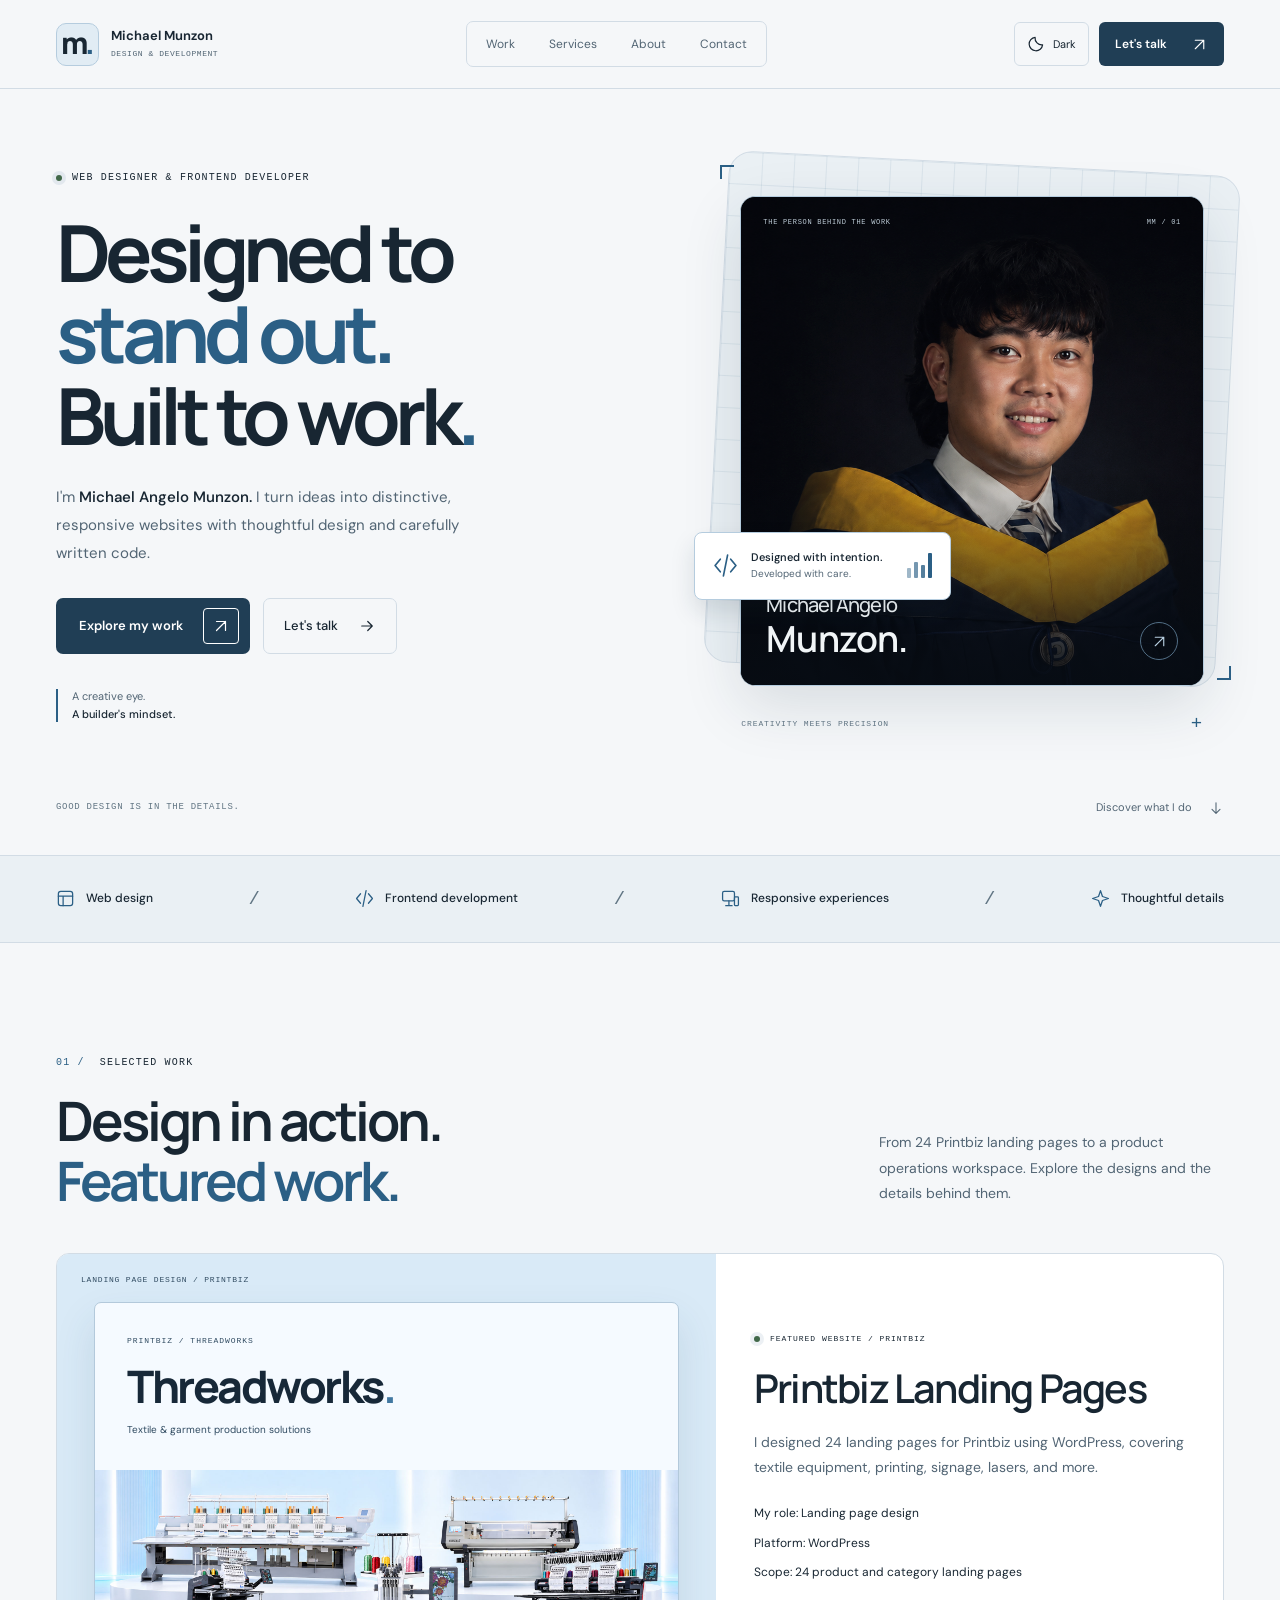
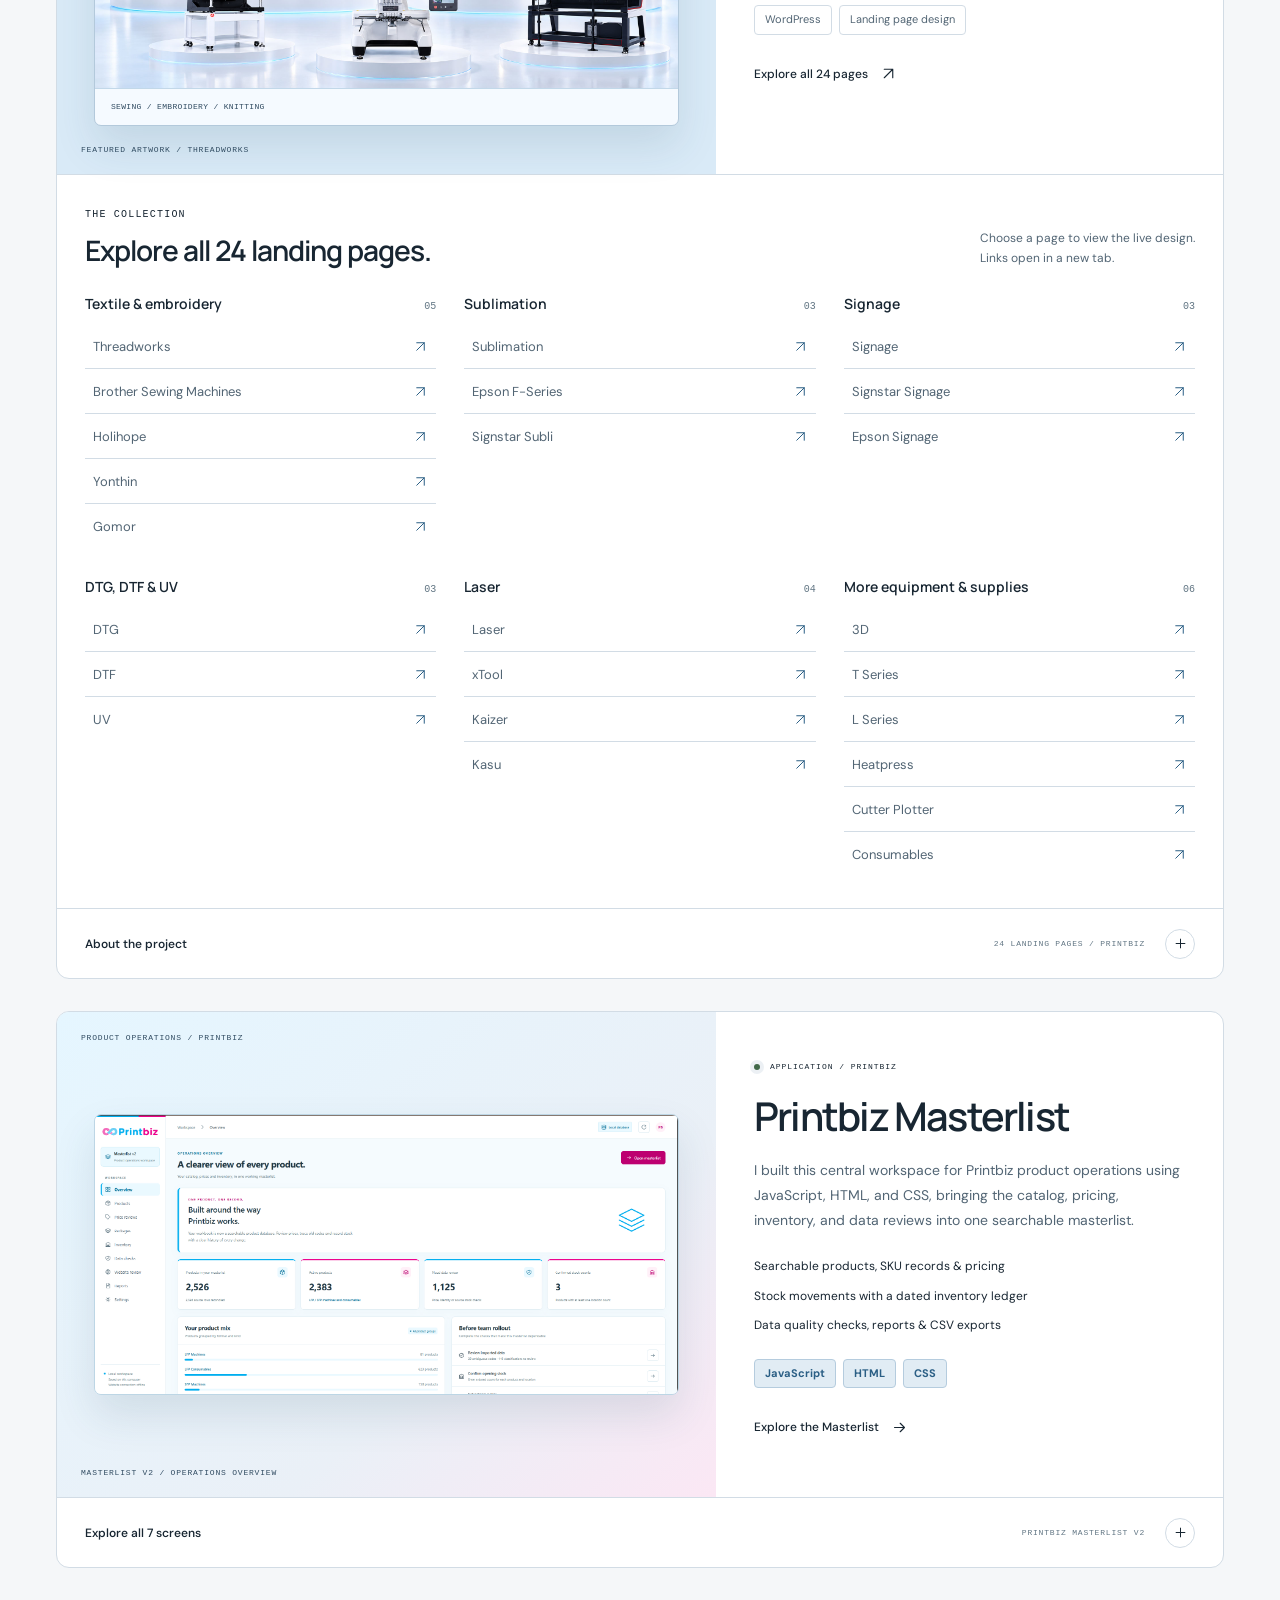
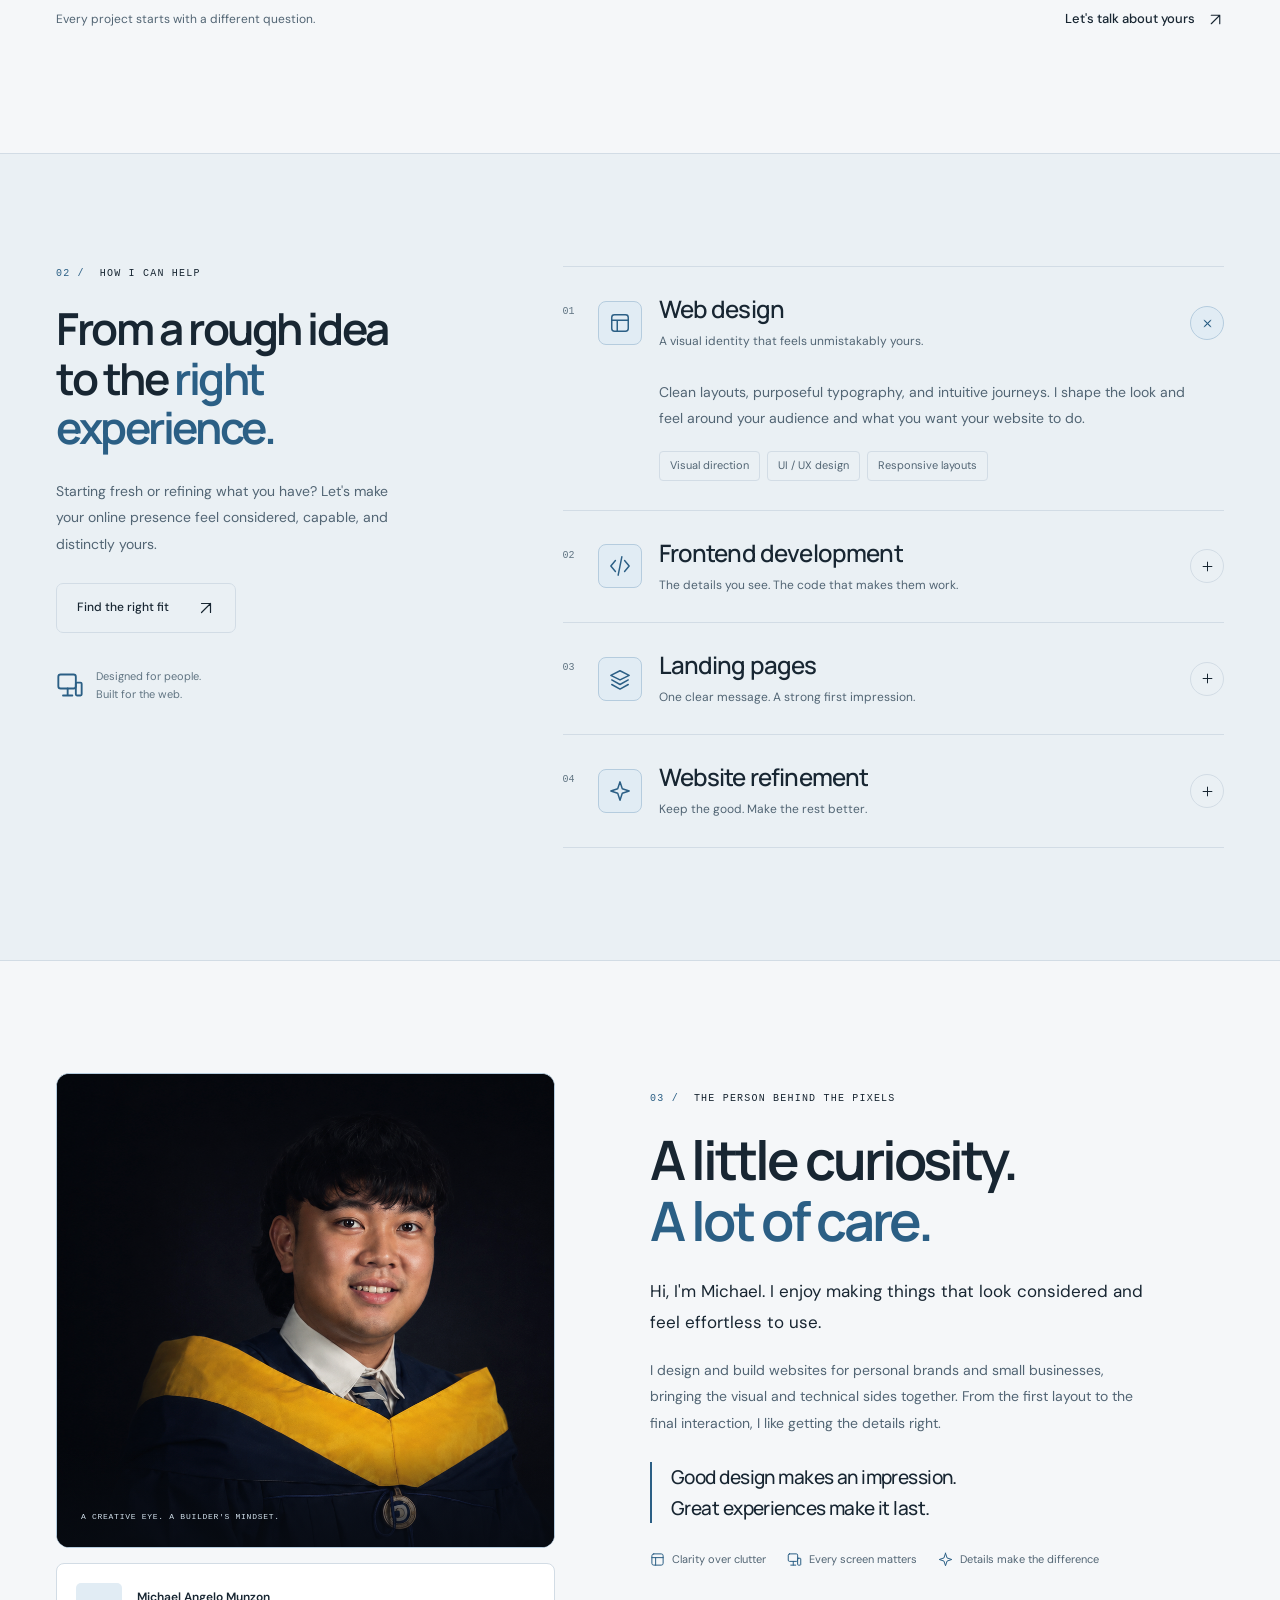
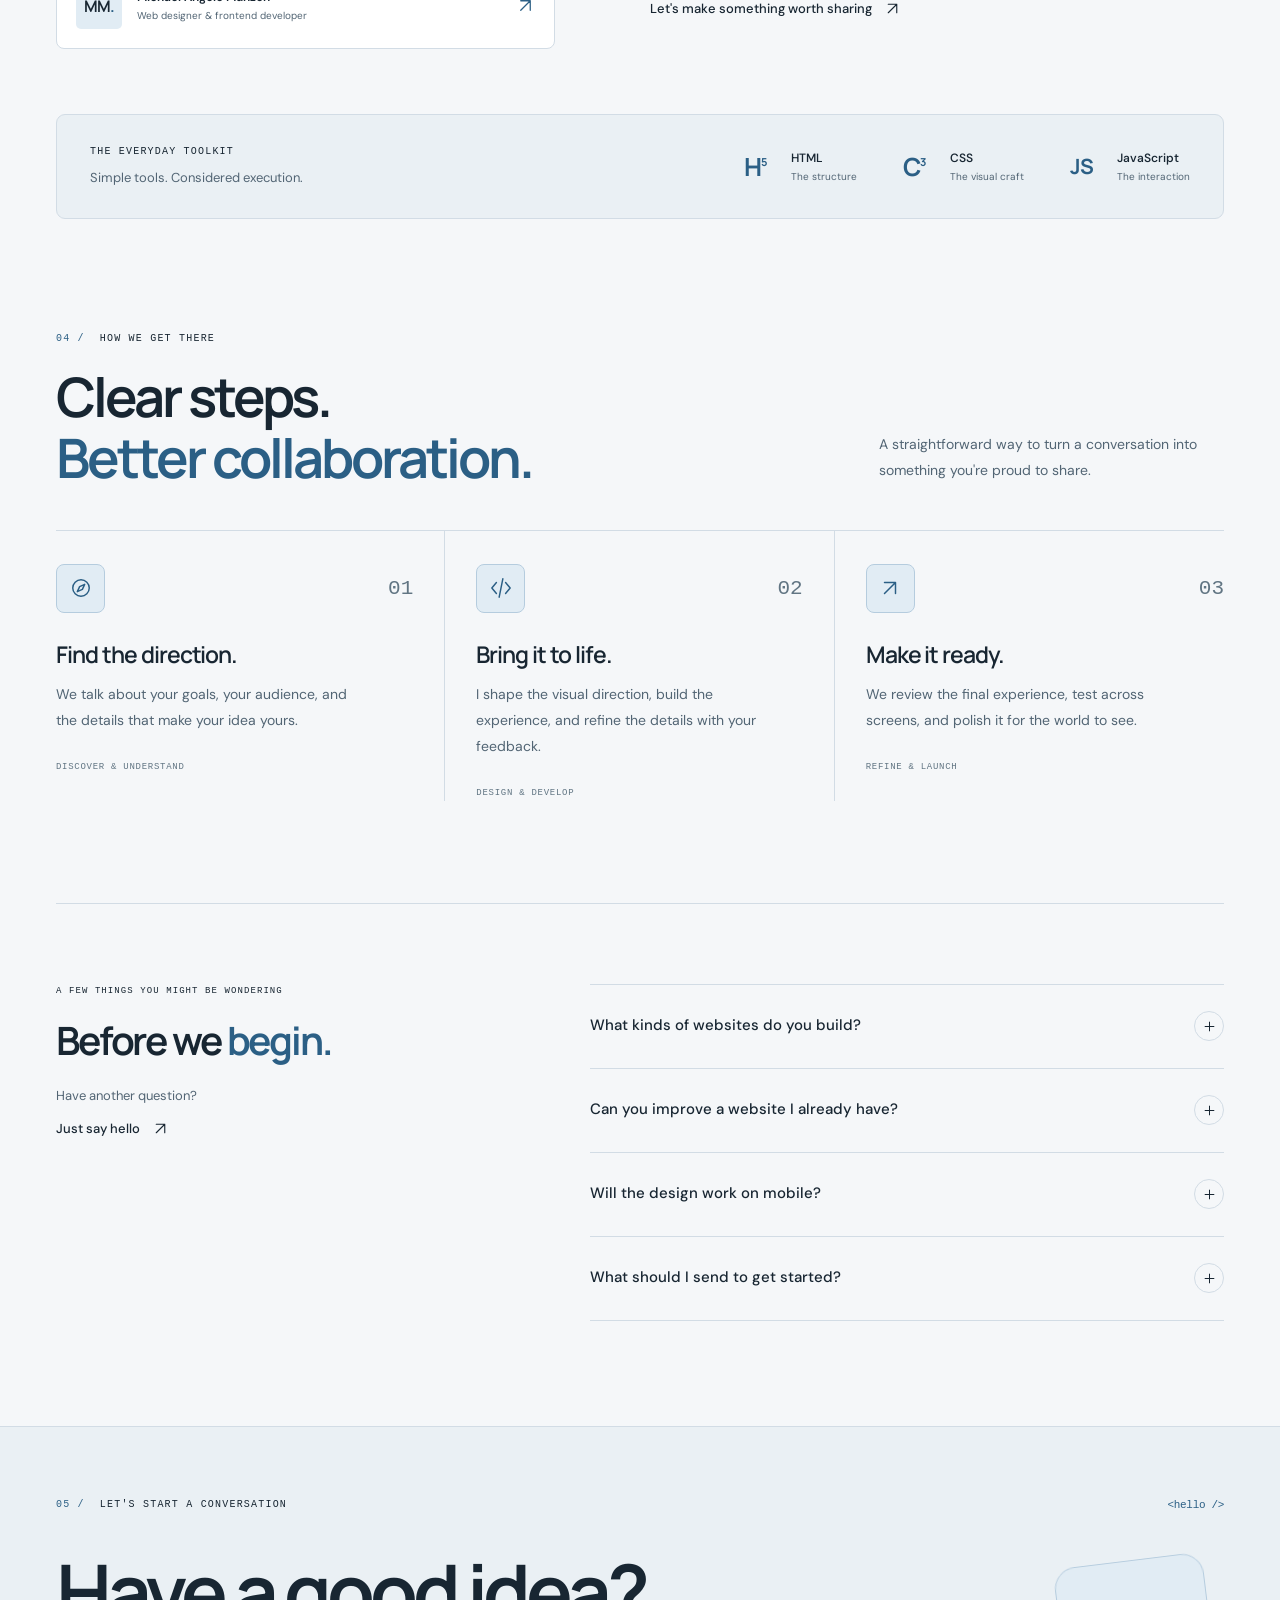
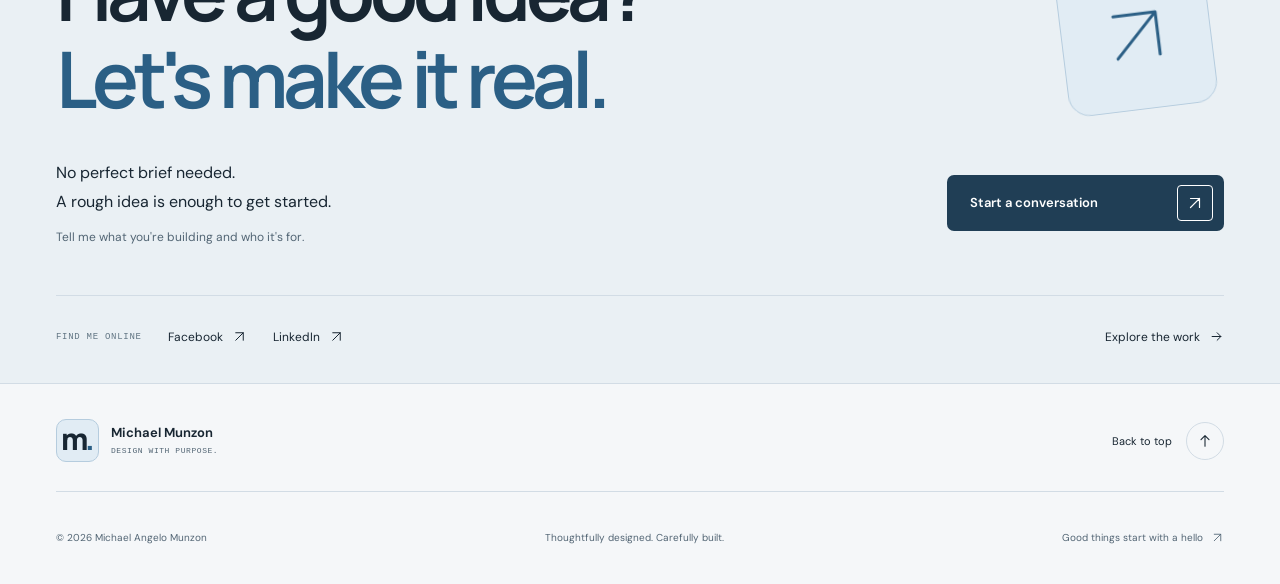
==== commit 063a05bc: "Highlight languages used for Printbiz Masterlist" ====
--- a/index.html
+++ b/index.html
@@ -134,9 +134,9 @@
           <div class="featured-copy">
             <p class="eyebrow"><span class="status-dot"></span> APPLICATION / PRINTBIZ</p>
             <h3 id="masterlist-project-title">Printbiz Masterlist</h3>
-            <p>A central workspace for Printbiz product operations, bringing the catalog, pricing, inventory, and data reviews into one searchable masterlist.</p>
+            <p>I built this central workspace for Printbiz product operations using JavaScript, HTML, and CSS, bringing the catalog, pricing, inventory, and data reviews into one searchable masterlist.</p>
             <ul class="feature-list"><li>Searchable products, SKU records &amp; pricing</li><li>Stock movements with a dated inventory ledger</li><li>Data quality checks, reports &amp; CSV exports</li></ul>
-            <ul class="tag-list"><li>Product management</li><li>Inventory</li><li>Dashboard UI</li></ul>
+            <ul class="tag-list masterlist-languages" aria-label="Languages used to build Printbiz Masterlist"><li>JavaScript</li><li>HTML</li><li>CSS</li></ul>
             <a class="text-link" href="#masterlist-screens">Explore the Masterlist <svg class="icon" viewBox="0 0 24 24" fill="none" stroke="currentColor" stroke-width="1.6" stroke-linecap="round" stroke-linejoin="round" aria-hidden="true"><path d="M5 12h14m-6-6 6 6-6 6"/></svg></a>
           </div>
           <details class="project-details" id="masterlist-screens">
--- a/styles.css
+++ b/styles.css
@@ -237,6 +237,7 @@
 .section-endnote .text-link { color: var(--text); }
 
 /* Printbiz Masterlist screenshot showcase */
+.masterlist-languages li { color: var(--accent); background: var(--accent-surface); border-color: var(--accent-line); font-weight: 700; }
 .art-masterlist { background: linear-gradient(140deg, #e5f6ff, #eaf0f7 65%, #fbe7f4); color: #304b61; }
 .masterlist-preview { display: block; width: 100%; border: 1px solid #bdd6e5; border-radius: 7px; overflow: hidden; box-shadow: 0 20px 40px #244c6b20; }
 .masterlist-preview img { width: 100%; height: auto; }
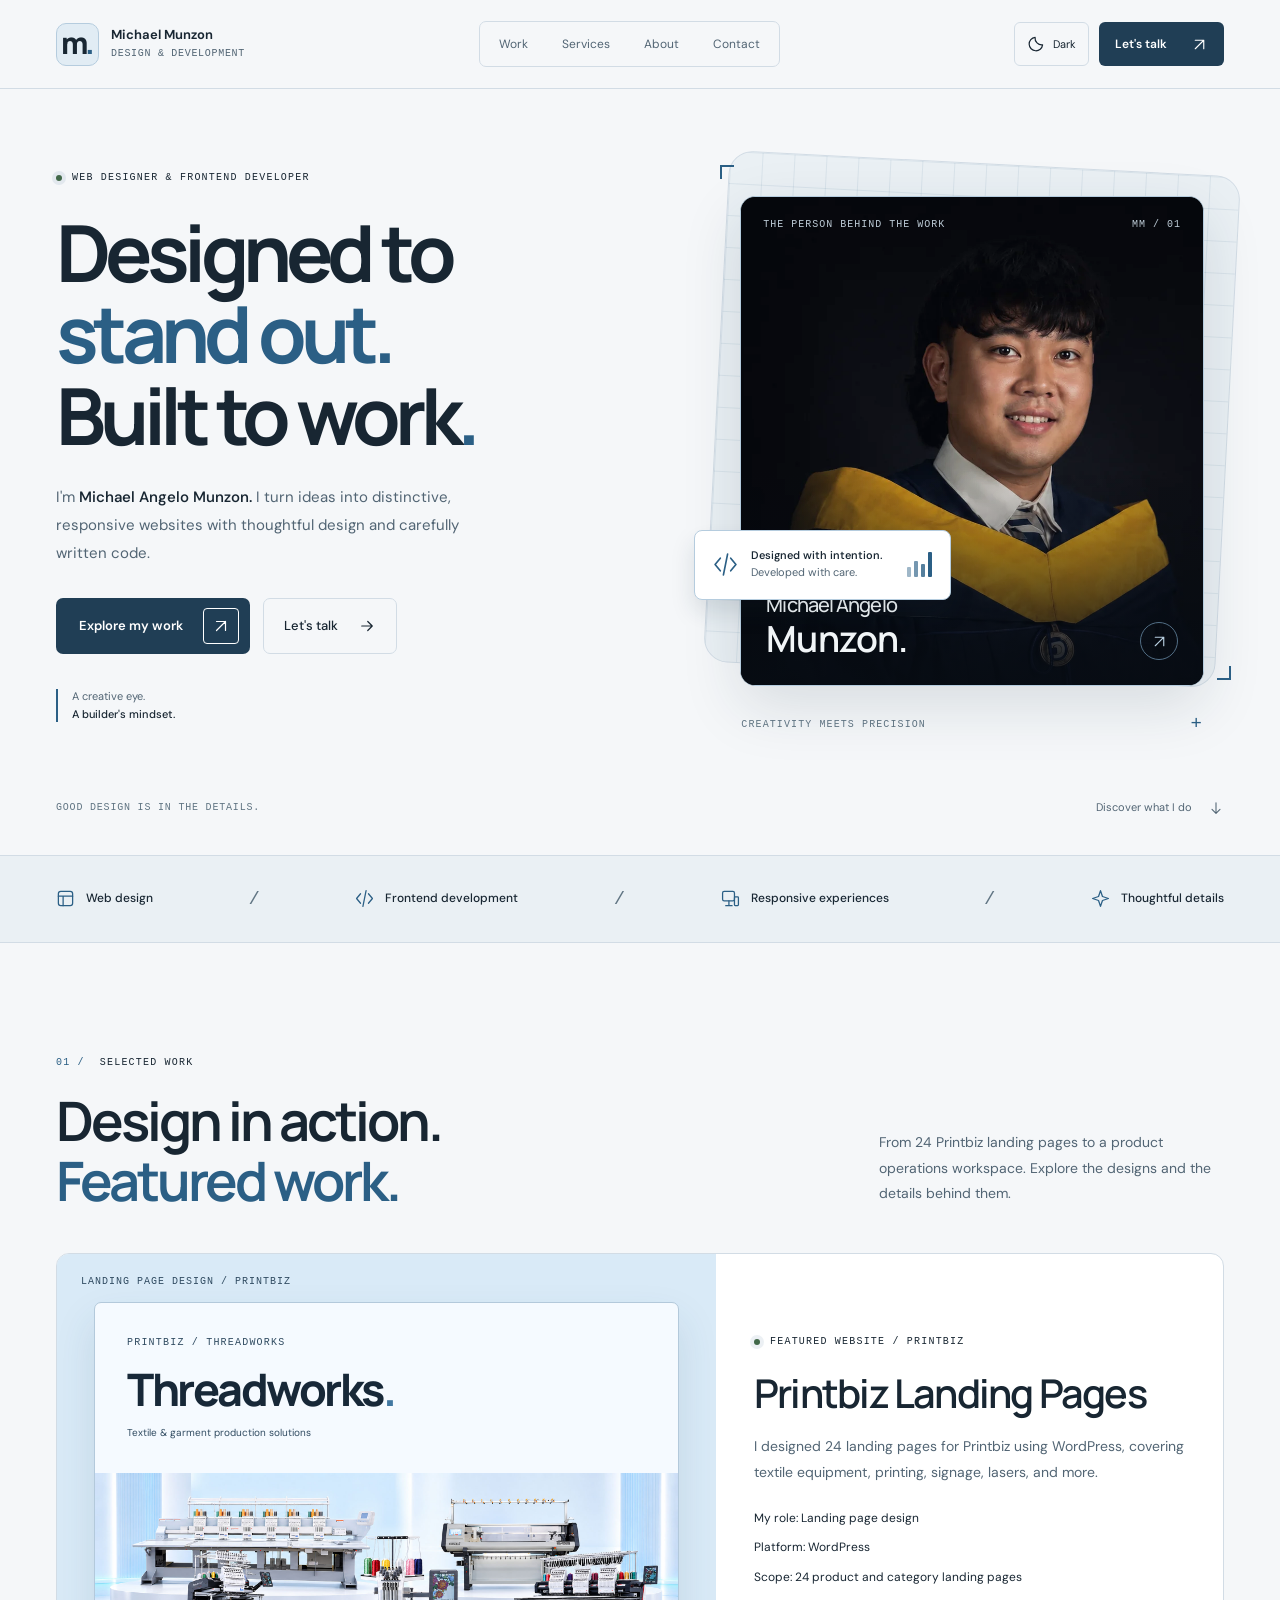
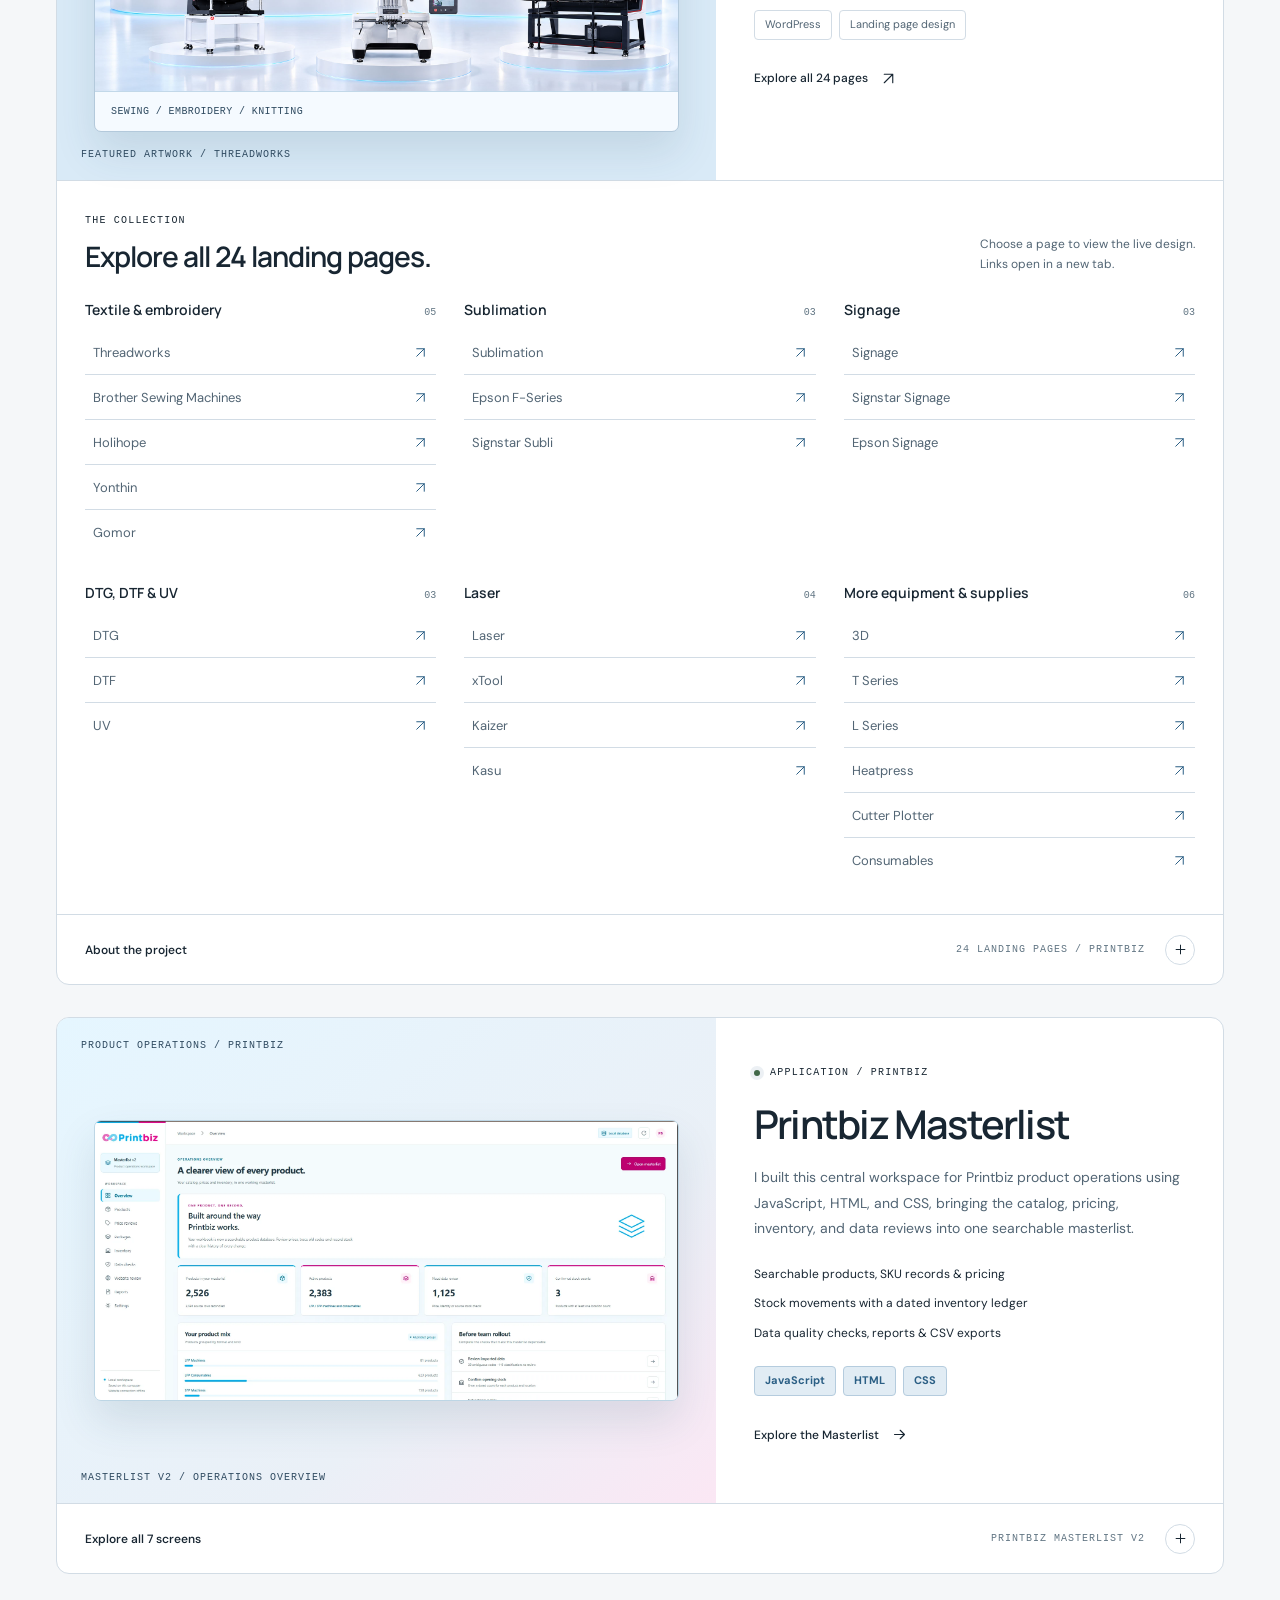
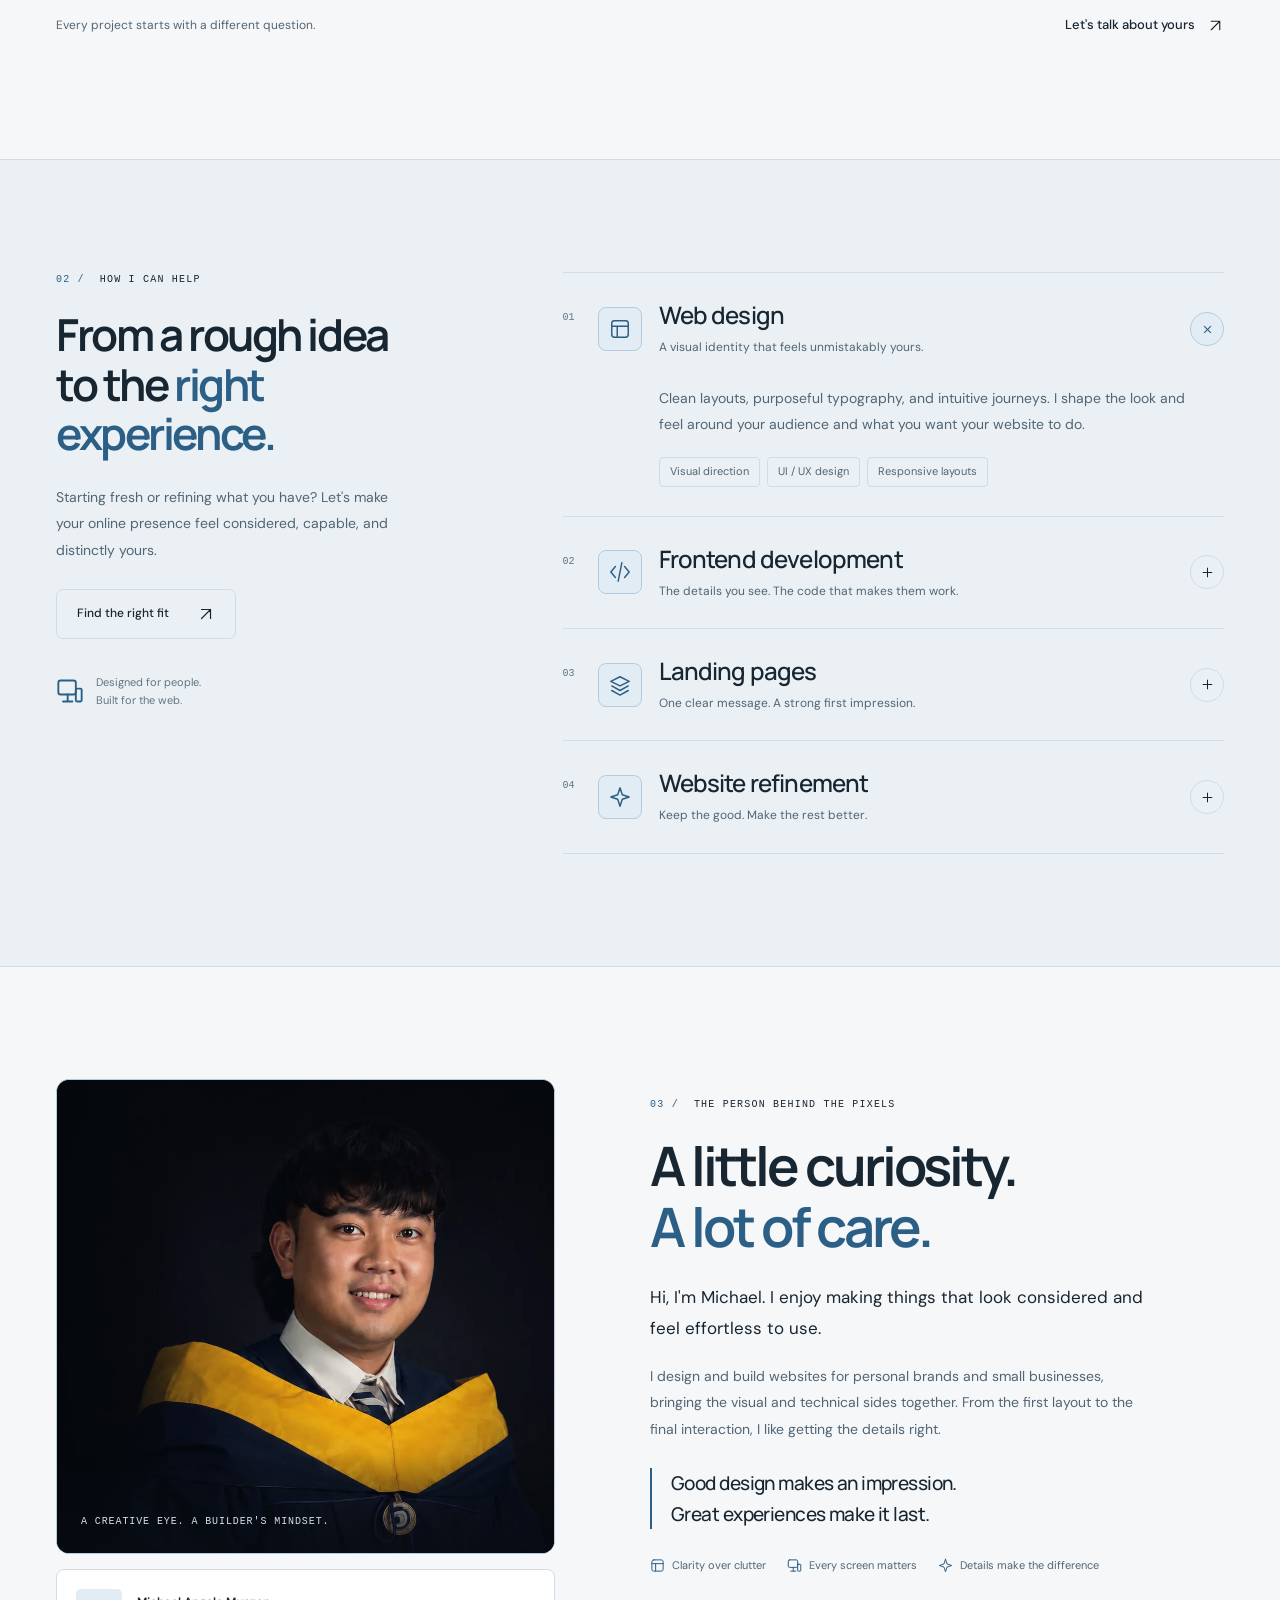
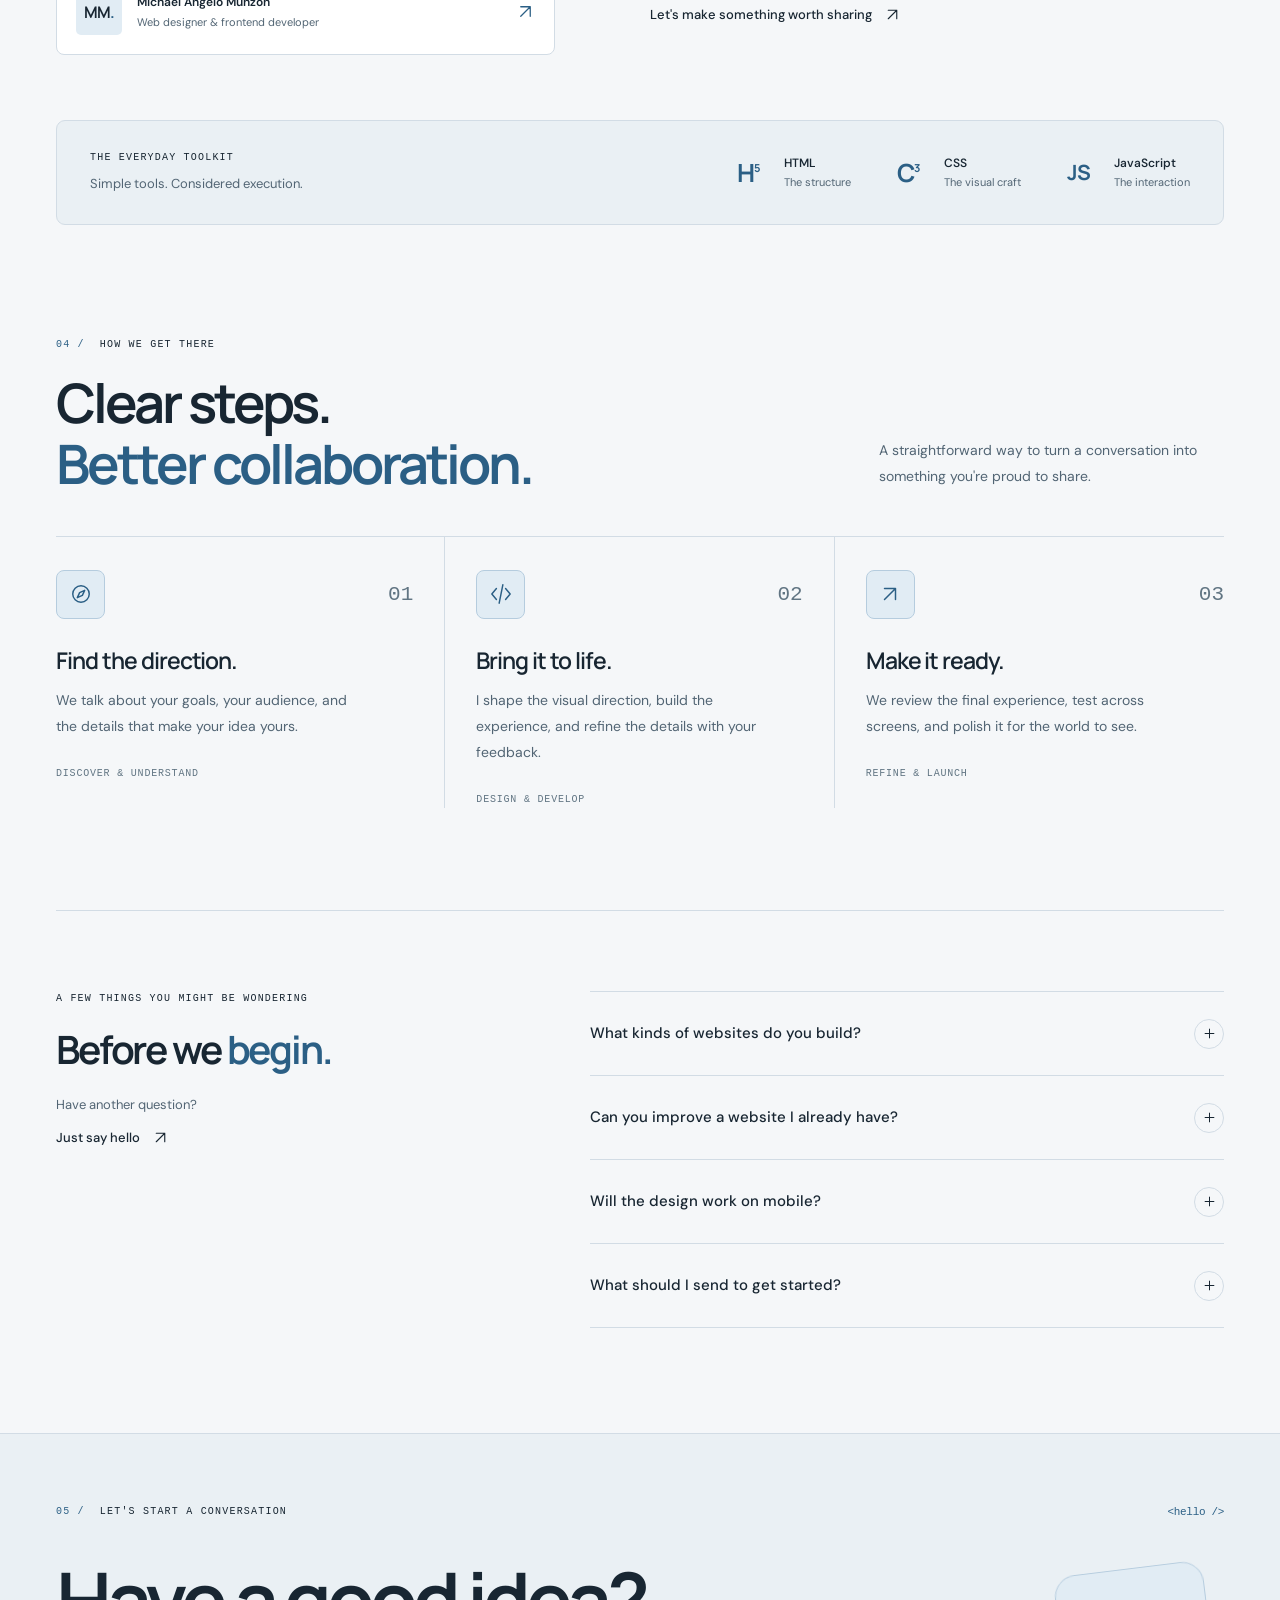
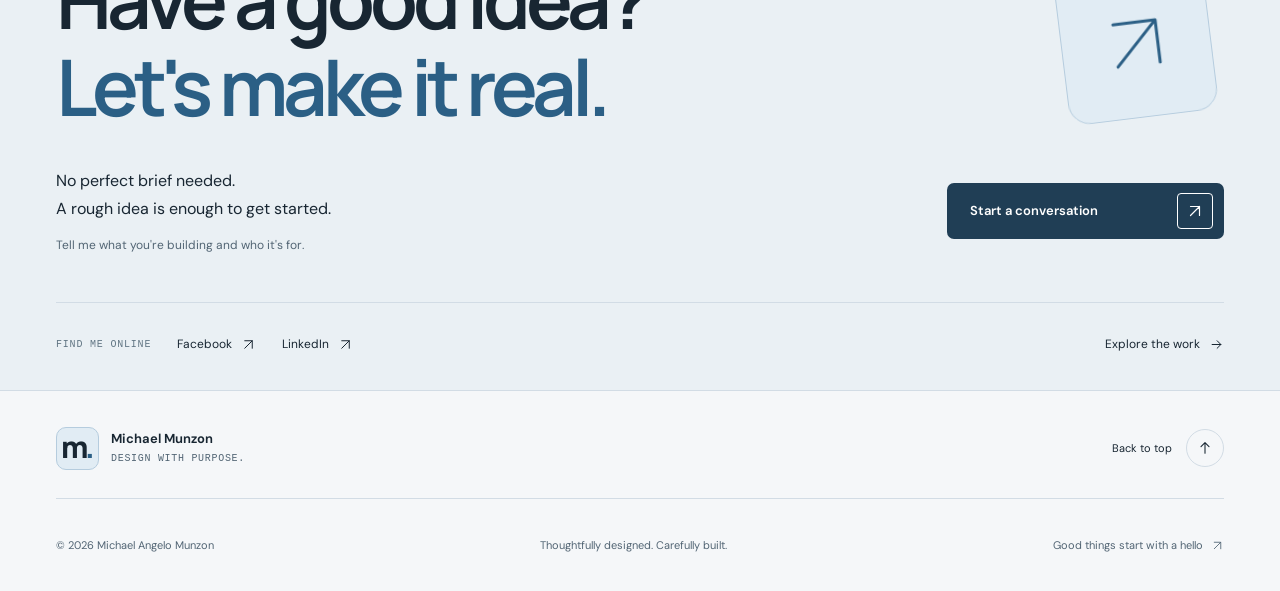
==== commit 8e1e54f8: "Optimize images, raise mobile text sizes, and add share tags - Convert the portrait and Masterlist s" ====
--- a/index.html
+++ b/index.html
@@ -10,9 +10,14 @@
   <meta property="og:type" content="website">
   <meta property="og:title" content="Michael Angelo Munzon | Design with purpose.">
   <meta property="og:description" content="Thoughtful web design. Carefully built experiences. Explore my work and let's bring your next idea to life.">
-  <meta property="og:image" content="background-img.png">
+  <meta property="og:url" content="https://michaelll0224.github.io/michael-portfolio/">
+  <meta property="og:image" content="https://michaelll0224.github.io/michael-portfolio/assets/share-card.jpg">
+  <meta property="og:image:width" content="1200">
+  <meta property="og:image:height" content="630">
   <meta property="og:image:alt" content="Michael Angelo Munzon, web designer and frontend developer">
+  <meta name="twitter:card" content="summary_large_image">
   <title>Michael Angelo Munzon | Web Designer &amp; Developer</title>
+  <link rel="canonical" href="https://michaelll0224.github.io/michael-portfolio/">
   <link rel="icon" href="favicon.svg" type="image/svg+xml">
   <link rel="preconnect" href="https://fonts.googleapis.com">
   <link rel="preconnect" href="https://fonts.gstatic.com" crossorigin>
@@ -51,7 +56,7 @@
           <div class="portrait-grid" aria-hidden="true"></div>
           <span class="frame-corner corner-one" aria-hidden="true"></span><span class="frame-corner corner-two" aria-hidden="true"></span>
           <div class="portrait-frame">
-            <img class="portrait" src="background-img.png" width="1672" height="941" fetchpriority="high" decoding="async" alt="Michael Angelo Munzon smiling in his graduation gown">
+            <img class="portrait" src="assets/portrait.webp" width="1672" height="941" fetchpriority="high" decoding="async" alt="Michael Angelo Munzon smiling in his graduation gown">
             <div class="portrait-topline"><span>THE PERSON BEHIND THE WORK</span><span>MM / 01</span></div>
             <div class="portrait-caption"><span>Michael Angelo<br><strong>Munzon.</strong></span><span class="portrait-caption-icon"><svg class="icon" viewBox="0 0 24 24" fill="none" stroke="currentColor" stroke-width="1.6" stroke-linecap="round" stroke-linejoin="round" aria-hidden="true"><path d="M6 18 18 6M6 6h12v12"/></svg></span></div>
           </div>
@@ -125,9 +130,9 @@
         <article class="project-card project-featured" id="printbiz-masterlist" aria-labelledby="masterlist-project-title">
           <figure class="project-art art-masterlist">
             <span class="art-label">PRODUCT OPERATIONS / PRINTBIZ</span>
-            <a class="masterlist-preview" href="assets/printbiz-masterlist/overview.png" target="_blank" rel="noopener noreferrer">
-              <img src="assets/printbiz-masterlist/overview.png" width="1908" height="913" alt="Printbiz Masterlist overview with catalog totals, product groups, and rollout checks" loading="lazy" decoding="async">
-              <span class="sr-only">Open overview screenshot at full size (opens in a new tab)</span>
+            <a class="masterlist-preview" href="#masterlist-screens">
+              <img src="assets/printbiz-masterlist/overview.webp" width="1908" height="913" alt="Printbiz Masterlist overview with catalog totals, product groups, and rollout checks" loading="lazy" decoding="async">
+              <span class="sr-only">View Printbiz Masterlist project and screenshots</span>
             </a>
             <figcaption class="preview-note">MASTERLIST V2 / OPERATIONS OVERVIEW</figcaption>
           </figure>
@@ -141,15 +146,19 @@
           </div>
           <details class="project-details" id="masterlist-screens">
             <summary><span>Explore all 7 screens</span><span class="detail-summary-note">PRINTBIZ MASTERLIST V2</span><span class="expand-icon"><svg class="icon" viewBox="0 0 24 24" fill="none" stroke="currentColor" stroke-width="1.6" stroke-linecap="round" stroke-linejoin="round" aria-hidden="true"><path d="M12 5v14M5 12h14"/></svg></span></summary>
-            <p class="masterlist-gallery-intro">A walkthrough of the workspace, from the product catalog to reporting. Select any screenshot to view it at full size in a new tab.</p>
+            <div class="masterlist-case-study masterlist-project-story">
+              <section aria-labelledby="masterlist-problem-title"><h4 id="masterlist-problem-title">Problem</h4><p>Managing a large product catalog means keeping pricing, legacy codes, stock movements, and product classifications consistent. The team needs a clear way to find records, review missing or conflicting data, and prepare operational reports.</p></section>
+              <section aria-labelledby="masterlist-solution-title"><h4 id="masterlist-solution-title">Solution</h4><p>I built a central workspace that connects searchable product records, structured product creation, and a dated inventory ledger. Dedicated data checks and export tools support catalog reviews and reporting.</p></section>
+            </div>
+            <p class="masterlist-gallery-intro">A walkthrough of the workspace, from the product catalog to reporting. Select any screenshot to see its purpose and key features.</p>
             <div class="masterlist-gallery">
-              <figure><a href="assets/printbiz-masterlist/overview.png" target="_blank" rel="noopener noreferrer"><img src="assets/printbiz-masterlist/overview.png" width="1908" height="913" alt="Operations overview showing 2,526 products, product groups, and team rollout checks" loading="lazy" decoding="async"><span class="sr-only">Open overview screenshot (opens in a new tab)</span></a><figcaption><strong>01 / Operations overview</strong>A summary of the catalog, product mix, and items to review before team rollout.</figcaption></figure>
-              <figure><a href="assets/printbiz-masterlist/products.png" target="_blank" rel="noopener noreferrer"><img src="assets/printbiz-masterlist/products.png" width="1904" height="902" alt="Product masterlist with search, category tabs, filters, prices, and stock status" loading="lazy" decoding="async"><span class="sr-only">Open product catalog screenshot (opens in a new tab)</span></a><figcaption><strong>02 / Product masterlist</strong>Search and filter products by format, brand, owner, status, and data checks.</figcaption></figure>
-              <figure><a href="assets/printbiz-masterlist/product-record.png" target="_blank" rel="noopener noreferrer"><img src="assets/printbiz-masterlist/product-record.png" width="1919" height="901" alt="Product record side panel with details, MOQ, pricing, stock, old SKUs, and source tabs" loading="lazy" decoding="async"><span class="sr-only">Open product record screenshot (opens in a new tab)</span></a><figcaption><strong>03 / Product records</strong>Product details, minimum order quantities, pricing, and legacy codes in one record.</figcaption></figure>
-              <figure><a href="assets/printbiz-masterlist/new-product.png" target="_blank" rel="noopener noreferrer"><img src="assets/printbiz-masterlist/new-product.png" width="1897" height="910" alt="New product form with brand, format, product kind, pricing, and an automatically generated SKU" loading="lazy" decoding="async"><span class="sr-only">Open new product screenshot (opens in a new tab)</span></a><figcaption><strong>04 / Product creation</strong>A structured form for new products, with automatic SKU generation and MOQ levels.</figcaption></figure>
-              <figure><a href="assets/printbiz-masterlist/inventory.png" target="_blank" rel="noopener noreferrer"><img src="assets/printbiz-masterlist/inventory.png" width="1902" height="911" alt="Inventory dashboard and movement ledger with dated receipts, sales, returns, and adjustments" loading="lazy" decoding="async"><span class="sr-only">Open inventory screenshot (opens in a new tab)</span></a><figcaption><strong>05 / Inventory ledger</strong>Opening counts and stock movements recorded with dates, locations, and references.</figcaption></figure>
-              <figure><a href="assets/printbiz-masterlist/data-checks.png" target="_blank" rel="noopener noreferrer"><img src="assets/printbiz-masterlist/data-checks.png" width="1904" height="902" alt="Data check cards flagging duplicate old codes, missing prices, costs, and product classifications" loading="lazy" decoding="async"><span class="sr-only">Open data checks screenshot (opens in a new tab)</span></a><figcaption><strong>06 / Data checks</strong>Review queues surface conflicting codes, missing prices, and classification issues.</figcaption></figure>
-              <figure><a href="assets/printbiz-masterlist/reports.png" target="_blank" rel="noopener noreferrer"><img src="assets/printbiz-masterlist/reports.png" width="1907" height="926" alt="Reports and exports for sales prices, the internal masterlist, reconciliation, counts, and database backups" loading="lazy" decoding="async"><span class="sr-only">Open reports screenshot (opens in a new tab)</span></a><figcaption><strong>07 / Reports &amp; exports</strong>Sales price lists, source reconciliation, count sheets, and database backups.</figcaption></figure>
+              <figure><a href="#masterlist-screens"><img src="assets/printbiz-masterlist/overview.webp" width="1908" height="913" alt="Operations overview showing 2,526 products, product groups, and team rollout checks" loading="lazy" decoding="async"><span class="sr-only">View overview in project preview</span></a><figcaption><strong>01 / Operations overview</strong>A summary of the catalog, product mix, and items to review before team rollout.</figcaption></figure>
+              <figure><a href="#masterlist-screens"><img src="assets/printbiz-masterlist/products.webp" width="1904" height="902" alt="Product masterlist with search, category tabs, filters, prices, and stock status" loading="lazy" decoding="async"><span class="sr-only">View product catalog in project preview</span></a><figcaption><strong>02 / Product masterlist</strong>Search and filter products by format, brand, owner, status, and data checks.</figcaption></figure>
+              <figure><a href="#masterlist-screens"><img src="assets/printbiz-masterlist/product-record.webp" width="1919" height="901" alt="Product record side panel with details, MOQ, pricing, stock, old SKUs, and source tabs" loading="lazy" decoding="async"><span class="sr-only">View product record in project preview</span></a><figcaption><strong>03 / Product records</strong>Product details, minimum order quantities, pricing, and legacy codes in one record.</figcaption></figure>
+              <figure><a href="#masterlist-screens"><img src="assets/printbiz-masterlist/new-product.webp" width="1897" height="910" alt="New product form with brand, format, product kind, pricing, and an automatically generated SKU" loading="lazy" decoding="async"><span class="sr-only">View new product in project preview</span></a><figcaption><strong>04 / Product creation</strong>A structured form for new products, with automatic SKU generation and MOQ levels.</figcaption></figure>
+              <figure><a href="#masterlist-screens"><img src="assets/printbiz-masterlist/inventory.webp" width="1902" height="911" alt="Inventory dashboard and movement ledger with dated receipts, sales, returns, and adjustments" loading="lazy" decoding="async"><span class="sr-only">View inventory in project preview</span></a><figcaption><strong>05 / Inventory ledger</strong>Opening counts and stock movements recorded with dates, locations, and references.</figcaption></figure>
+              <figure><a href="#masterlist-screens"><img src="assets/printbiz-masterlist/data-checks.webp" width="1904" height="902" alt="Data check cards flagging duplicate old codes, missing prices, costs, and product classifications" loading="lazy" decoding="async"><span class="sr-only">View data checks in project preview</span></a><figcaption><strong>06 / Data checks</strong>Review queues surface conflicting codes, missing prices, and classification issues.</figcaption></figure>
+              <figure><a href="#masterlist-screens"><img src="assets/printbiz-masterlist/reports.webp" width="1907" height="926" alt="Reports and exports for sales prices, the internal masterlist, reconciliation, counts, and database backups" loading="lazy" decoding="async"><span class="sr-only">View reports in project preview</span></a><figcaption><strong>07 / Reports &amp; exports</strong>Sales price lists, source reconciliation, count sheets, and database backups.</figcaption></figure>
             </div>
           </details>
         </article>
@@ -182,7 +191,7 @@
     </section>
 
     <section class="section container about-section" id="about" aria-labelledby="about-title">
-      <div class="about-visual" data-reveal><div class="about-photo"><img src="background-img.png" width="1672" height="941" alt="Michael Angelo Munzon smiling, pictured in full color" loading="lazy" decoding="async"><span class="about-photo-label">A CREATIVE EYE. A BUILDER'S MINDSET.</span></div><div class="about-caption"><span class="about-monogram" aria-hidden="true">MM<span>.</span></span><span><strong>Michael Angelo Munzon</strong><small>Web designer &amp; frontend developer</small></span><svg class="icon" viewBox="0 0 24 24" fill="none" stroke="currentColor" stroke-width="1.6" stroke-linecap="round" stroke-linejoin="round" aria-hidden="true"><path d="M6 18 18 6M6 6h12v12"/></svg></div></div>
+      <div class="about-visual" data-reveal><div class="about-photo"><img src="assets/portrait.webp" width="1672" height="941" alt="Michael Angelo Munzon smiling, pictured in full color" loading="lazy" decoding="async"><span class="about-photo-label">A CREATIVE EYE. A BUILDER'S MINDSET.</span></div><div class="about-caption"><span class="about-monogram" aria-hidden="true">MM<span>.</span></span><span><strong>Michael Angelo Munzon</strong><small>Web designer &amp; frontend developer</small></span><svg class="icon" viewBox="0 0 24 24" fill="none" stroke="currentColor" stroke-width="1.6" stroke-linecap="round" stroke-linejoin="round" aria-hidden="true"><path d="M6 18 18 6M6 6h12v12"/></svg></div></div>
       <div class="about-copy" data-reveal><p class="eyebrow"><span class="section-number">03 /</span> THE PERSON BEHIND THE PIXELS</p><h2 id="about-title">A little curiosity.<br><span class="accent-text">A lot of care.</span></h2><p class="about-lead">Hi, I'm Michael. I enjoy making things that look considered and feel effortless to use.</p><p>I design and build websites for personal brands and small businesses, bringing the visual and technical sides together. From the first layout to the final interaction, I like getting the details right.</p><blockquote>Good design makes an impression.<br>Great experiences make it last.</blockquote><div class="about-values"><span><svg class="icon" viewBox="0 0 24 24" fill="none" stroke="currentColor" stroke-width="1.6" stroke-linecap="round" stroke-linejoin="round" aria-hidden="true"><rect x="3" y="3" width="18" height="18" rx="3"/><path d="M3 9h18M9 9v12"/></svg> Clarity over clutter</span><span><svg class="icon" viewBox="0 0 24 24" fill="none" stroke="currentColor" stroke-width="1.6" stroke-linecap="round" stroke-linejoin="round" aria-hidden="true"><rect x="2" y="3" width="15" height="12" rx="2"/><path d="M6 21h8M10 15v6"/><rect x="17" y="10" width="5" height="11" rx="1"/></svg> Every screen matters</span><span><svg class="icon" viewBox="0 0 24 24" fill="none" stroke="currentColor" stroke-width="1.6" stroke-linecap="round" stroke-linejoin="round" aria-hidden="true"><path d="m12 2 2.5 7.5L22 12l-7.5 2.5L12 22l-2.5-7.5L2 12l7.5-2.5L12 2Z"/></svg> Details make the difference</span></div><a class="text-link" href="#contact">Let's make something worth sharing <svg class="icon" viewBox="0 0 24 24" fill="none" stroke="currentColor" stroke-width="1.6" stroke-linecap="round" stroke-linejoin="round" aria-hidden="true"><path d="M6 18 18 6M6 6h12v12"/></svg></a></div>
       <div class="toolkit"><div><p class="eyebrow">THE EVERYDAY TOOLKIT</p><p>Simple tools. Considered execution.</p></div><ul class="tool-list"><li><span class="tool-monogram">H<span>5</span></span><div><strong>HTML</strong><small>The structure</small></div></li><li><span class="tool-monogram">C<span>3</span></span><div><strong>CSS</strong><small>The visual craft</small></div></li><li><span class="tool-monogram tool-js">JS</span><div><strong>JavaScript</strong><small>The interaction</small></div></li></ul></div>
     </section>
@@ -211,5 +220,26 @@
     </div></section>
   </main>
   <footer class="site-footer container"><div class="footer-top"><a class="brand footer-brand" href="#home"><span class="brand-mark" aria-hidden="true">m<span>.</span></span><span class="brand-name">Michael Munzon<span>DESIGN WITH PURPOSE.</span></span></a><a class="back-top" href="#home">Back to top <span><svg class="icon" viewBox="0 0 24 24" fill="none" stroke="currentColor" stroke-width="1.6" stroke-linecap="round" stroke-linejoin="round" aria-hidden="true"><path d="M12 20V4m-6 6 6-6 6 6"/></svg></span></a></div><div class="footer-bottom"><p>&copy; <span id="year">2026</span> Michael Angelo Munzon</p><span>Thoughtfully designed. Carefully built.</span><a href="#contact">Good things start with a hello <svg class="icon" viewBox="0 0 24 24" fill="none" stroke="currentColor" stroke-width="1.6" stroke-linecap="round" stroke-linejoin="round" aria-hidden="true"><path d="M6 18 18 6M6 6h12v12"/></svg></a></div></footer>
+  <dialog class="masterlist-dialog" id="masterlist-project-dialog" aria-labelledby="masterlist-dialog-title">
+    <div class="masterlist-dialog-toolbar">
+      <button class="masterlist-dialog-close" type="button" aria-label="Close project preview" autofocus>&times;</button>
+    </div>
+    <div class="masterlist-dialog-preview">
+      <div class="masterlist-image-stage">
+        <img id="masterlist-dialog-image" width="1908" height="913" alt="Printbiz Masterlist operations overview" decoding="async">
+      </div>
+    </div>
+    <div class="masterlist-dialog-details">
+      <h2 id="masterlist-dialog-title">Printbiz Masterlist</h2>
+      <p class="masterlist-dialog-meta">Frontend Development <span aria-hidden="true">&middot;</span> Product Operations <span aria-hidden="true">&middot;</span> Web Application</p>
+      <h3 class="masterlist-screen-title" id="masterlist-screen-title">Operations overview</h3>
+      <h3 class="masterlist-tech-heading">Technologies</h3>
+      <ul class="masterlist-dialog-tags" aria-label="Technologies used"><li>JavaScript</li><li>HTML</li><li>CSS</li></ul>
+      <div class="masterlist-case-study">
+        <section aria-labelledby="masterlist-purpose-title"><h4 id="masterlist-purpose-title">Purpose</h4><p id="masterlist-screen-purpose"></p></section>
+        <section aria-labelledby="masterlist-features-title"><h4 id="masterlist-features-title">Key Features</h4><ul class="masterlist-screen-features" id="masterlist-screen-features"></ul></section>
+      </div>
+    </div>
+  </dialog>
 </body>
 </html>
--- a/styles.css
+++ b/styles.css
@@ -119,7 +119,7 @@
 .brand-mark { display: flex; align-items: center; justify-content: center; width: 43px; height: 43px; padding: 0 3px 3px 0; border: 1px solid var(--accent-line); border-radius: 10px; background: var(--accent-surface); font: 800 30px/1 var(--display); letter-spacing: -3px; }
 .brand-mark > span { color: var(--accent); }
 .brand-name { font-size: 13px; font-weight: 650; line-height: 1.6; }
-.brand-name > span { display: block; font: 400 8px/1.8 var(--mono); letter-spacing: .07em; color: var(--muted); }
+.brand-name > span { display: block; font: 400 10px/1.8 var(--mono); letter-spacing: .07em; color: var(--muted); }
 .primary-nav { display: flex; align-items: center; gap: 4px; padding: 4px; border: 1px solid var(--line); border-radius: 7px; }
 .primary-nav a { display: flex; align-items: center; justify-content: center; padding: 7px 15px; min-height: 36px; color: var(--muted); border-radius: 4px; font-size: 12px; transition: color .2s, background .2s; }
 .primary-nav a[aria-current="location"] { color: var(--text); background: var(--accent-surface); }
@@ -152,7 +152,7 @@
 .portrait-frame { position: relative; height: 490px; overflow: hidden; background: #080a0e; border: 1px solid var(--accent-line); border-radius: 15px; box-shadow: 0 20px 60px var(--shadow); }
 .portrait { width: 100%; height: 100%; object-fit: cover; object-position: 73% center; filter: brightness(1.06); }
 .portrait-frame::after { content: ""; position: absolute; inset: 56% 0 0; background: linear-gradient(transparent, #070c13e8); pointer-events: none; }
-.portrait-topline { display: flex; justify-content: space-between; gap: 12px; position: absolute; top: 20px; left: 22px; right: 22px; color: #bdcbd6; font: 400 7px/1.5 var(--mono); letter-spacing: .1em; }
+.portrait-topline { display: flex; justify-content: space-between; gap: 12px; position: absolute; top: 20px; left: 22px; right: 22px; color: #bdcbd6; font: 400 10px/1.5 var(--mono); letter-spacing: .1em; }
 .portrait-caption { display: flex; justify-content: space-between; align-items: flex-end; gap: 16px; position: absolute; bottom: 25px; left: 25px; right: 25px; z-index: 1; color: #f1f5f7; }
 .portrait-caption > span:first-child { font: 500 20px/1.2 var(--display); letter-spacing: -.045em; }
 .portrait-caption strong { font-size: 36px; font-weight: 600; }
@@ -164,15 +164,15 @@
 .craft-note { position: absolute; left: -26px; bottom: 110px; z-index: 3; display: flex; align-items: center; gap: 13px; padding: 16px 18px; background: var(--card); border: 1px solid var(--accent-line); border-radius: 8px; box-shadow: 0 12px 24px var(--shadow); }
 .craft-note > .icon { color: var(--accent); width: 25px; height: 25px; }
 .craft-note strong { display: block; font-size: 11px; line-height: 1.5; font-weight: 550; }
-.craft-note small { display: block; font-size: 10px; color: var(--muted); line-height: 1.8; }
+.craft-note small { display: block; font-size: 11px; color: var(--muted); line-height: 1.8; }
 .craft-bars { display: flex; align-items: flex-end; gap: 3px; height: 25px; margin-left: 11px; }
 .craft-bars i { width: 4px; height: 40%; background: var(--accent); border-radius: 1px; opacity: .45; }
 .craft-bars i:nth-child(2) { height: 65%; opacity: .65; }
 .craft-bars i:nth-child(3) { height: 55%; opacity: .8; }
 .craft-bars i:nth-child(4) { height: 100%; opacity: 1; }
-.portrait-footer { display: flex; align-items: center; justify-content: space-between; padding: 0 21px; font: 400 8px/1.5 var(--mono); letter-spacing: .11em; color: var(--quiet); }
+.portrait-footer { display: flex; align-items: center; justify-content: space-between; padding: 0 21px; font: 400 10px/1.5 var(--mono); letter-spacing: .11em; color: var(--quiet); }
 .small-cross { color: var(--accent); font-size: 19px; font-weight: 400; }
-.hero-bottom { grid-column: 1 / -1; display: flex; align-items: center; justify-content: space-between; gap: 20px; padding: 47px 0 25px; font: 400 9px/1.6 var(--mono); letter-spacing: .08em; color: var(--quiet); }
+.hero-bottom { grid-column: 1 / -1; display: flex; align-items: center; justify-content: space-between; gap: 20px; padding: 47px 0 25px; font: 400 10px/1.6 var(--mono); letter-spacing: .08em; color: var(--quiet); }
 .hero-bottom a { display: flex; align-items: center; gap: 16px; min-height: 44px; font: 400 11px/1.5 var(--body); letter-spacing: 0; color: var(--muted); }
 .hero-bottom .icon { width: 16px; height: 16px; }
 .expertise-strip { border-block: 1px solid var(--line); background: var(--surface); }
@@ -189,18 +189,18 @@
 .art-threadworks { background: #d9eaf7; color: #304b61; }
 .threadworks-preview { width: 100%; overflow: hidden; border: 1px solid #b3c9db; border-radius: 7px; background: #f5faff; box-shadow: 0 20px 40px #244c6b20; }
 .threadworks-preview-heading { padding: clamp(16px, 3vw, 32px); }
-.threadworks-preview-heading > span { display: block; font: 500 8px/1.5 var(--mono); letter-spacing: .12em; }
+.threadworks-preview-heading > span { display: block; font: 500 10px/1.5 var(--mono); letter-spacing: .12em; }
 .threadworks-preview-heading > strong { display: block; margin-top: 14px; color: #172838; font: 750 clamp(28px, 3.5vw, 46px)/1.1 var(--display); letter-spacing: -.055em; }
 .threadworks-preview-heading > strong > span { color: #4278a1; }
 .threadworks-preview-heading > p { margin-top: 10px; font-size: 10px; }
 .threadworks-preview img { display: block; width: 100%; height: auto; }
-.threadworks-preview-footer { padding: 12px 16px; border-top: 1px solid #c2d8e9; font: 400 8px/1.5 var(--mono); letter-spacing: .04em; }
+.threadworks-preview-footer { padding: 12px 16px; border-top: 1px solid #c2d8e9; font: 400 10px/1.5 var(--mono); letter-spacing: .04em; }
 
-.art-label, .preview-note { position: absolute; left: 24px; right: 24px; font: 400 8px/1.5 var(--mono); letter-spacing: .1em; }
+.art-label, .preview-note { position: absolute; left: 24px; right: 24px; font: 400 10px/1.5 var(--mono); letter-spacing: .1em; }
 .art-label { top: 20px; }
 .preview-note { bottom: 18px; }
 .featured-copy { min-width: 0; padding: 40px 38px; display: flex; flex-direction: column; align-items: flex-start; justify-content: center; }
-.featured-copy .eyebrow { font-size: 8px; }
+.featured-copy .eyebrow { font-size: 10px; }
 .featured-copy h3 { font-size: clamp(32px, 3.1vw, 45px); margin: 21px 0 19px; }
 .featured-copy > p:not(.eyebrow) { color: var(--muted); font-size: 14px; line-height: 1.8; }
 .feature-list { display: grid; gap: 9px; margin: 23px 0; }
@@ -228,7 +228,7 @@
 details[open] > summary .expand-icon { border-color: var(--accent-line); background: var(--accent-surface); color: var(--accent); }
 details[open] > summary .expand-icon .icon { transform: rotate(45deg); }
 summary:hover .expand-icon { border-color: var(--accent); }
-.detail-summary-note { font: 400 8px/1.5 var(--mono); letter-spacing: .1em; color: var(--quiet); margin-left: auto; }
+.detail-summary-note { font: 400 10px/1.5 var(--mono); letter-spacing: .1em; color: var(--quiet); margin-left: auto; }
 .case-study { display: grid; gap: 20px; padding: 2px 0 28px; }
 .project-featured .case-study { grid-template-columns: repeat(3, minmax(0, 1fr)); gap: 32px; }
 .case-study h4 { font-size: 13px; letter-spacing: -.01em; font-weight: 600; margin-bottom: 9px; }
@@ -248,6 +248,60 @@
 .masterlist-gallery img { width: 100%; height: auto; }
 .masterlist-gallery figcaption { padding-top: 12px; color: var(--muted); font-size: 12px; line-height: 1.7; }
 .masterlist-gallery figcaption strong { display: block; margin-bottom: 3px; color: var(--text); font-size: 14px; font-weight: 600; }
+/* A contained dark preview for the selected screenshot and its features. */
+html.masterlist-dialog-open { overflow: hidden; }
+.masterlist-dialog {
+  color-scheme: dark;
+  --bg: #0b0d10;
+  --surface: #10161c;
+  --card: #141b22;
+  --text: #edf2f6;
+  --muted: #a2afb9;
+  --line: #28343f;
+  --accent: #8db6d6;
+  --accent-surface: #172838;
+  --accent-line: #344f65;
+  width: min(1000px, calc(100% - 40px));
+  max-width: none;
+  max-height: calc(100vh - 48px);
+  max-height: calc(100dvh - 48px);
+  margin: auto;
+  padding: 0;
+  border: 1px solid var(--line);
+  border-radius: 16px;
+  background: var(--bg);
+  color: var(--text);
+  box-shadow: 0 24px 90px #0005;
+  overscroll-behavior: contain;
+}
+.masterlist-dialog::backdrop { background: #121820b3; }
+.masterlist-dialog-toolbar { position: sticky; top: 14px; height: 0; z-index: 2; display: flex; justify-content: flex-end; padding-right: 14px; }
+.masterlist-dialog-close { display: grid; place-items: center; width: 38px; height: 38px; padding: 0; border: 1px solid var(--line); border-radius: 50%; background: var(--card); color: var(--text); font-size: 24px; line-height: 1; cursor: pointer; box-shadow: 0 3px 12px #0003; }
+.masterlist-dialog-preview { padding: 60px 36px 28px; background: var(--bg); }
+.masterlist-image-stage { display: flex; align-items: center; justify-content: center; height: clamp(180px, 34vw, 380px); }
+.masterlist-image-stage img { width: 100%; height: 100%; object-fit: contain; }
+.masterlist-dialog-close:hover { background: var(--accent-surface); }
+.masterlist-dialog-details { padding: 30px 36px 36px; background: var(--surface); border-top: 1px solid var(--line); }
+.masterlist-dialog-details h2 { font-size: clamp(24px, 3vw, 30px); line-height: 1.2; letter-spacing: -.035em; }
+.masterlist-dialog-meta { display: flex; flex-wrap: wrap; gap: 6px 10px; margin-top: 7px; color: var(--accent); font-size: 12px; }
+.masterlist-screen-title { margin-top: 24px; font-size: 18px; letter-spacing: -.02em; }
+.masterlist-tech-heading { margin-top: 24px; font-size: 11px; text-transform: uppercase; letter-spacing: .04em; }
+.masterlist-dialog-tags { display: flex; flex-wrap: wrap; gap: 7px; margin-top: 10px; }
+.masterlist-dialog-tags li { padding: 3px 11px; border: 1px solid var(--accent-line); border-radius: 20px; background: var(--accent-surface); color: var(--accent); font-size: 11px; }
+.masterlist-case-study { display: grid; grid-template-columns: 1fr 1fr; gap: 16px; margin-top: 26px; }
+.masterlist-case-study section { padding: 18px; border: 1px solid var(--line); border-radius: 10px; background: var(--card); }
+.masterlist-case-study h4 { font-size: 15px; letter-spacing: -.02em; }
+.masterlist-case-study p { margin-top: 10px; color: var(--muted); font-size: 12px; line-height: 1.75; }
+.masterlist-project-story { margin: 0 0 24px; }
+.masterlist-screen-features { margin-top: 10px; padding-left: 18px; list-style: disc; color: var(--muted); font-size: 12px; line-height: 1.75; }
+.masterlist-screen-features li + li { margin-top: 6px; }
+@media (max-width: 600px) {
+  .masterlist-dialog { width: calc(100% - 24px); max-height: calc(100vh - 32px); max-height: calc(100dvh - 32px); border-radius: 12px; }
+  .masterlist-dialog-preview { padding: 58px 16px 18px; }
+  .masterlist-image-stage { height: clamp(150px, 46vw, 260px); }
+  .masterlist-dialog-details { padding: 24px 20px; }
+  .masterlist-case-study { grid-template-columns: 1fr; }
+}
 @media (max-width: 680px) {
   .masterlist-gallery { grid-template-columns: 1fr; }
 }
@@ -279,12 +333,12 @@
 .about-photo { height: 475px; position: relative; overflow: hidden; background: #090c11; border: 1px solid var(--accent-line); border-radius: 13px; }
 .about-photo img { width: 100%; height: 100%; object-fit: cover; object-position: 73%; filter: brightness(1.12) saturate(1.08); }
 .about-photo::after { content: ""; position: absolute; inset: 79% 0 0; background: linear-gradient(transparent, #080c13bb); pointer-events: none; }
-.about-photo-label { position: absolute; z-index: 1; bottom: 24px; left: 24px; color: #d2e0eb; font: 400 8px/1.5 var(--mono); letter-spacing: .09em; }
+.about-photo-label { position: absolute; z-index: 1; bottom: 24px; left: 24px; color: #d2e0eb; font: 400 10px/1.5 var(--mono); letter-spacing: .09em; }
 .about-caption { display: flex; align-items: center; gap: 15px; margin-top: 15px; padding: 19px; background: var(--card); border: 1px solid var(--line); border-radius: 8px; }
 .about-monogram { display: grid; grid-auto-flow: column; place-content: center; min-width: 46px; height: 46px; background: var(--accent-surface); border-radius: 5px; font: 650 16px/1 var(--display); letter-spacing: -.08em; }
 .about-monogram > span { color: var(--accent); }
 .about-caption strong { display: block; font-size: 12px; font-weight: 600; }
-.about-caption small { display: block; font-size: 10px; color: var(--muted); }
+.about-caption small { display: block; font-size: 11px; color: var(--muted); }
 .about-caption > .icon { margin-left: auto; width: 19px; height: 19px; color: var(--accent); }
 .about-copy h2 { margin-top: 22px; }
 .about-copy > p:not(.eyebrow) { color: var(--muted); font-size: 14px; line-height: 1.9; max-width: 505px; margin-top: 19px; }
@@ -301,7 +355,7 @@
 .tool-monogram > span { font-size: 11px; vertical-align: super; margin-left: 1px; }
 .tool-js { font-size: 21px; }
 .tool-list strong { display: block; font-size: 12px; font-weight: 550; }
-.tool-list small { display: block; font-size: 10px; color: var(--muted); }
+.tool-list small { display: block; font-size: 11px; color: var(--muted); }
 /* Process and FAQ */
 .process-section { padding-bottom: 102px; }
 .process-list { display: grid; grid-template-columns: repeat(3, minmax(0, 1fr)); border-top: 1px solid var(--line); }
@@ -313,9 +367,9 @@
 .process-number { font: 400 21px/1 var(--mono); color: var(--quiet); }
 .process-list h3 { font-size: 23px; margin-bottom: 15px; }
 .process-list p { color: var(--muted); font-size: 14px; line-height: 1.85; max-width: 305px; }
-.process-label { display: block; color: var(--quiet); font: 400 9px/1.6 var(--mono); letter-spacing: .08em; margin-top: 26px; }
+.process-label { display: block; color: var(--quiet); font: 400 10px/1.6 var(--mono); letter-spacing: .08em; margin-top: 26px; }
 .faq-section { display: grid; grid-template-columns: .9fr 1.3fr; gap: 95px; border-top: 1px solid var(--line); padding-block: 80px 105px; }
-.faq-heading .eyebrow { font-size: 9px; }
+.faq-heading .eyebrow { font-size: 10px; }
 .faq-heading h2 { font-size: 39px; margin-top: 21px; }
 .faq-heading > p:not(.eyebrow) { font-size: 13px; color: var(--muted); margin-top: 22px; }
 .faq-heading .text-link { color: var(--text); }
@@ -337,7 +391,7 @@
 .contact-bottom > div > span { display: block; font-size: 12px; color: var(--muted); margin-top: 11px; }
 .contact-button { min-width: 277px; justify-content: space-between; }
 .contact-links { display: flex; align-items: center; gap: 26px; margin-top: 47px; padding-top: 19px; border-top: 1px solid var(--line); }
-.contact-links > span { color: var(--quiet); font: 400 9px var(--mono); letter-spacing: .08em; }
+.contact-links > span { color: var(--quiet); font: 400 10px var(--mono); letter-spacing: .08em; }
 .contact-links a { display: flex; align-items: center; gap: 9px; min-height: 44px; font-size: 12px; }
 .contact-links .icon { width: 15px; height: 15px; }
 .contact-links a:last-child { margin-left: auto; }
@@ -346,7 +400,7 @@
 .back-top { display: flex; align-items: center; gap: 14px; min-height: 44px; font-size: 11px; }
 .back-top > span { display: grid; place-items: center; width: 38px; height: 38px; border: 1px solid var(--line); border-radius: 50%; }
 .back-top .icon { width: 16px; height: 16px; }
-.footer-bottom { display: flex; justify-content: space-between; align-items: center; gap: 24px; padding-top: 24px; margin-top: 28px; border-top: 1px solid var(--line); font-size: 10px; color: var(--muted); }
+.footer-bottom { display: flex; justify-content: space-between; align-items: center; gap: 24px; padding-top: 24px; margin-top: 28px; border-top: 1px solid var(--line); font-size: 11px; color: var(--muted); }
 .footer-bottom > a { display: inline-flex; align-items: center; gap: 8px; min-height: 44px; }
 .footer-bottom .icon { width: 13px; height: 13px; }
 /* Motion is an enhancement, never a requirement to see content. */
@@ -403,7 +457,7 @@
   .header-inner { min-height: 80px; }
   .header-cta { display: none; }
   .hero { padding-top: 55px; column-gap: 27px; }
-  .hero .eyebrow { font-size: 8px; gap: 9px; }
+  .hero .eyebrow { font-size: 10px; gap: 9px; }
   .hero h1 { font-size: clamp(48px, 6.55vw, 60px); margin-block: 25px; }
   .hero-description { font-size: 13px; }
   .hero-actions { gap: 9px; margin-top: 26px; }
@@ -412,19 +466,19 @@
   .hero-signoff { margin-top: 25px; }
   .portrait-stage { padding-inline: 12px; }
   .portrait-frame { height: 430px; }
-  .portrait-topline { left: 15px; right: 15px; font-size: 5px; }
+  .portrait-topline { left: 15px; right: 15px; font-size: 10px; }
   .portrait-caption { left: 18px; right: 18px; }
   .portrait-caption > span:first-child { font-size: 17px; }
   .portrait-caption strong { font-size: 30px; }
   .craft-note { left: -12px; bottom: 119px; padding: 12px; }
-  .craft-note strong { font-size: 9px; }
-  .craft-note small { font-size: 9px; }
+  .craft-note strong { font-size: 11px; }
+  .craft-note small { font-size: 11px; }
   .craft-note > .icon { width: 21px; }
   .craft-bars { display: none; }
-  .portrait-footer { padding-inline: 12px; font-size: 6px; }
-  .hero-bottom { padding-top: 32px; font-size: 8px; }
+  .portrait-footer { padding-inline: 12px; font-size: 10px; }
+  .hero-bottom { padding-top: 32px; font-size: 10px; }
   .expertise-inner { gap: 14px; min-height: 76px; }
-  .expertise-inner > span:not(.strip-divider) { font-size: 10px; gap: 8px; }
+  .expertise-inner > span:not(.strip-divider) { font-size: 11px; gap: 8px; }
   .expertise-inner .icon { width: 16px; height: 16px; }
   .strip-divider { font-size: 15px; }
   .section { padding-block: 86px; }
@@ -435,7 +489,7 @@
   .featured-copy { padding: 28px 23px; }
   .featured-copy h3 { font-size: 34px; }
   .featured-copy > p:not(.eyebrow) { font-size: 13px; }
-  .featured-copy .eyebrow { font-size: 7px; gap: 8px; }
+  .featured-copy .eyebrow { font-size: 10px; gap: 8px; }
   .feature-list li { font-size: 11px; }
   .art-label, .preview-note { left: 19px; right: 19px; }
   .project-details { padding-inline: 22px; }
@@ -453,12 +507,12 @@
   .about-copy > p:not(.eyebrow) { font-size: 13px; }
   .about-copy blockquote { font-size: 17px; }
   .about-values { gap: 10px; margin-top: 22px; }
-  .about-values > span { font-size: 10px; }
+  .about-values > span { font-size: 11px; }
   .about-photo { height: 440px; }
-  .about-photo-label { font-size: 6px; left: 19px; }
+  .about-photo-label { font-size: 10px; left: 19px; }
   .about-caption { padding: 13px; gap: 10px; }
-  .about-caption strong { font-size: 10px; }
-  .about-caption small { font-size: 8px; }
+  .about-caption strong { font-size: 11px; }
+  .about-caption small { font-size: 11px; }
   .about-monogram { min-width: 37px; height: 40px; font-size: 15px; }
   .about-caption > .icon { width: 15px; }
   .toolkit { flex-direction: column; align-items: stretch; gap: 24px; }
@@ -467,10 +521,10 @@
   .process-list > li { padding-inline: 23px; }
   .process-list h3 { font-size: 20px; }
   .process-list p { font-size: 13px; }
-  .process-label { font-size: 8px; }
+  .process-label { font-size: 10px; }
   .faq-section { padding-block: 65px 85px; gap: 38px; grid-template-columns: .85fr 1.15fr; }
   .faq-heading h2 { font-size: 35px; }
-  .faq-heading .eyebrow { font-size: 8px; }
+  .faq-heading .eyebrow { font-size: 10px; }
   .faq-item summary { font-size: 14px; }
   .faq-item > p { font-size: 13px; }
   .contact-heading h2 { font-size: 55px; }
@@ -479,7 +533,7 @@
   .contact-bottom p { font-size: 14px; }
   .contact-bottom > div > span { font-size: 11px; }
   .contact-button { min-width: 252px; font-size: 12px; }
-  .footer-bottom { font-size: 9px; gap: 16px; }
+  .footer-bottom { font-size: 11px; gap: 16px; }
 }
 /* Phones */
 @media (max-width: 680px) {
@@ -490,7 +544,7 @@
   .header-inner { min-height: 76px; flex-wrap: wrap; gap: 10px; padding-block: 12px; }
   .brand-mark { width: 39px; height: 39px; font-size: 28px; border-radius: 9px; }
   .brand-name { font-size: 12px; }
-  .brand-name > span { font-size: 7px; }
+  .brand-name > span { font-size: 10px; }
   .header-actions { margin-left: auto; gap: 8px; }
   .theme-toggle { padding: 10px; }
   .primary-nav { width: 100%; order: 4; justify-content: space-between; margin-top: 7px; }
@@ -503,7 +557,7 @@
   .menu-toggle[aria-expanded="true"] span:last-child { transform: translateY(-3.75px) rotate(-45deg); }
   .hero { grid-template-columns: 1fr; padding-top: 42px; }
   .hero-copy { padding-top: 0; }
-  .hero .eyebrow { font-size: 8px; letter-spacing: .09em; }
+  .hero .eyebrow { font-size: 10px; letter-spacing: .09em; }
   .hero h1 { font-size: clamp(48px, 11.8vw, 76px); line-height: 1.07; margin-top: 24px; margin-bottom: 23px; }
   .hero-description { font-size: 14px; max-width: 420px; }
   .hero-actions { gap: 10px; margin-top: 26px; }
@@ -514,33 +568,33 @@
   .portrait-stage { padding: 14px 15px 20px; }
   .portrait-frame { height: 435px; }
   .portrait-grid { inset: -3px 1px 25px; border-radius: 18px; transform: rotate(2deg); }
-  .portrait-topline { font-size: 6px; left: 18px; right: 18px; }
+  .portrait-topline { font-size: 10px; left: 18px; right: 18px; }
   .portrait-caption { bottom: 21px; left: 20px; right: 20px; }
   .portrait-caption > span:first-child { font-size: 18px; }
   .portrait-caption strong { font-size: 34px; }
   .craft-note { left: 0; bottom: 121px; gap: 11px; padding: 14px 16px; }
-  .craft-note strong { font-size: 10px; }
-  .craft-note small { font-size: 10px; }
+  .craft-note strong { font-size: 11px; }
+  .craft-note small { font-size: 11px; }
   .craft-bars { display: flex; }
   .corner-one { top: 0; left: 2px; }
   .corner-two { right: 1px; bottom: 24px; }
-  .portrait-footer { padding-inline: 15px; font-size: 7px; }
-  .hero-bottom { padding-top: 24px; padding-bottom: 17px; font-size: 6px; gap: 15px; }
+  .portrait-footer { padding-inline: 15px; font-size: 10px; }
+  .hero-bottom { padding-top: 24px; padding-bottom: 17px; font-size: 10px; gap: 15px; }
   .hero-bottom a { font-size: 10px; gap: 10px; }
   .expertise-inner { display: grid; grid-template-columns: 1fr 1fr; padding-block: 21px; gap: 18px 12px; min-height: auto; }
-  .expertise-inner > span:not(.strip-divider) { font-size: 10px; gap: 8px; }
+  .expertise-inner > span:not(.strip-divider) { font-size: 11px; gap: 8px; }
   .expertise-inner .icon { width: 17px; height: 17px; }
   .strip-divider { display: none; }
   .section { padding-block: 66px; }
   h2 { font-size: clamp(37px, 8.2vw, 48px); }
-  .eyebrow { font-size: 9px; letter-spacing: .09em; }
+  .eyebrow { font-size: 10px; letter-spacing: .09em; }
   .section-heading { flex-direction: column; align-items: flex-start; gap: 20px; margin-bottom: 29px; }
   .section-heading h2 { margin-top: 18px; }
   .section-intro { max-width: 350px; font-size: 13px; }
   .project-featured { display: block; }
   .project-featured .project-art { min-height: 0; padding: 48px 23px; }
   .featured-copy { padding: 27px 23px; }
-  .featured-copy .eyebrow { font-size: 8px; }
+  .featured-copy .eyebrow { font-size: 10px; }
   .featured-copy h3 { font-size: 35px; margin-top: 18px; }
   .featured-copy > p:not(.eyebrow) { font-size: 14px; }
   .feature-list { gap: 10px; }
@@ -568,10 +622,10 @@
   .about-section { grid-template-columns: 1fr; gap: 36px; }
   .about-visual { width: min(430px, 100%); margin-inline: auto; }
   .about-photo { height: 425px; }
-  .about-photo-label { font-size: 7px; }
+  .about-photo-label { font-size: 10px; }
   .about-caption { padding: 15px; gap: 13px; }
   .about-caption strong { font-size: 12px; }
-  .about-caption small { font-size: 10px; }
+  .about-caption small { font-size: 11px; }
   .about-monogram { min-width: 42px; height: 43px; font-size: 16px; }
   .about-caption > .icon { width: 18px; }
   .about-copy h2 { font-size: 42px; margin-top: 19px; }
@@ -587,22 +641,22 @@
   .tool-monogram { font-size: 24px; min-width: 31px; }
   .tool-js { font-size: 20px; }
   .tool-list strong { font-size: 11px; }
-  .tool-list small { font-size: 9px; }
+  .tool-list small { font-size: 11px; }
   .process-section { padding-bottom: 61px; }
   .process-list { grid-template-columns: 1fr; }
   .process-list > li, .process-list > li:first-child, .process-list > li:last-child { padding: 25px 0; border-right: 0; border-bottom: 1px solid var(--line); }
   .process-top { margin-bottom: 23px; }
   .process-list h3 { font-size: 24px; }
   .process-list p { font-size: 14px; max-width: 425px; }
-  .process-label { font-size: 9px; margin-top: 20px; }
+  .process-label { font-size: 10px; margin-top: 20px; }
   .faq-section { grid-template-columns: 1fr; gap: 29px; padding-block: 0 66px; border-top: 0; }
   .faq-heading h2 { font-size: 39px; margin-top: 18px; }
-  .faq-heading .eyebrow { font-size: 8px; }
+  .faq-heading .eyebrow { font-size: 10px; }
   .faq-heading > p:not(.eyebrow) { margin-top: 17px; }
   .faq-item summary { font-size: 14px; gap: 18px; min-height: 80px; }
   .faq-item > p { font-size: 13px; padding-right: 28px; }
   .contact-inner { padding-top: 51px; padding-bottom: 20px; }
-  .contact-topline .eyebrow { font-size: 8px; gap: 6px; }
+  .contact-topline .eyebrow { font-size: 10px; gap: 6px; }
   .contact-code { display: none; }
   .contact-heading { margin-top: 27px; }
   .contact-heading h2 { font-size: clamp(40px, 9.5vw, 61px); line-height: 1.15; }
@@ -612,26 +666,26 @@
   .contact-bottom > div > span { font-size: 11px; }
   .contact-button { min-width: 260px; font-size: 13px; }
   .contact-links { margin-top: 32px; padding-top: 16px; gap: 20px; flex-wrap: wrap; }
-  .contact-links > span { font-size: 8px; }
+  .contact-links > span { font-size: 10px; }
   .contact-links a { font-size: 11px; }
   .contact-links a:last-child { margin-left: 0; }
   .site-footer { padding-top: 26px; padding-bottom: 20px; }
   .footer-top { gap: 15px; }
-  .back-top { gap: 8px; font-size: 10px; }
+  .back-top { gap: 8px; font-size: 11px; }
   .back-top > span { width: 34px; height: 34px; }
-  .footer-bottom { flex-wrap: wrap; gap: 11px 20px; margin-top: 22px; padding-top: 23px; font-size: 10px; }
+  .footer-bottom { flex-wrap: wrap; gap: 11px 20px; margin-top: 22px; padding-top: 23px; font-size: 11px; }
   .footer-bottom > span { width: 100%; }
-  .footer-bottom > a { font-size: 10px; min-height: 35px; }
+  .footer-bottom > a { font-size: 11px; min-height: 35px; }
 }
 @media (max-width: 380px) {
   .landing-pages { padding-inline: 20px; }
   .container { width: calc(100% - 36px); }
   .brand { gap: 8px; }
   .brand-name { font-size: 11px; }
-  .brand-name > span { font-size: 6px; }
+  .brand-name > span { font-size: 10px; }
   .header-inner { gap: 8px; }
   .header-actions { gap: 7px; }
-  .hero .eyebrow { font-size: 7px; gap: 8px; }
+  .hero .eyebrow { font-size: 10px; gap: 8px; }
   .hero h1 { font-size: 44px; }
   .hero-description { font-size: 13px; }
   .hero-actions .button { font-size: 11px; gap: 10px; padding-left: 14px; }
@@ -640,7 +694,7 @@
   .portrait-frame { height: 385px; }
   .craft-note { padding: 12px; gap: 9px; }
   .craft-bars { display: none; }
-  .expertise-inner > span:not(.strip-divider) { font-size: 9px; gap: 6px; }
+  .expertise-inner > span:not(.strip-divider) { font-size: 11px; gap: 6px; }
   .expertise-inner .icon { width: 15px; }
   .project-featured .project-art { padding-inline: 17px; }
   .featured-copy { padding-inline: 20px; }
@@ -649,15 +703,15 @@
   .service-title > span { font-size: 21px; }
   .about-photo { height: 380px; }
   .about-caption { gap: 9px; padding: 12px; }
-  .about-caption strong { font-size: 10px; }
-  .about-caption small { font-size: 9px; }
-  .about-photo-label { font-size: 6px; }
+  .about-caption strong { font-size: 11px; }
+  .about-caption small { font-size: 11px; }
+  .about-photo-label { font-size: 10px; }
   .about-copy blockquote { font-size: 17px; padding-left: 14px; }
   .toolkit { padding: 21px; }
   .tool-list { gap: 21px 17px; }
   .contact-heading h2 { font-size: 38px; }
   .contact-button { min-width: 0; width: 100%; }
-  .back-top { gap: 6px; font-size: 9px; }
+  .back-top { gap: 6px; font-size: 11px; }
   .footer-brand .brand-name { font-size: 10px; }
 }
 @media print {
